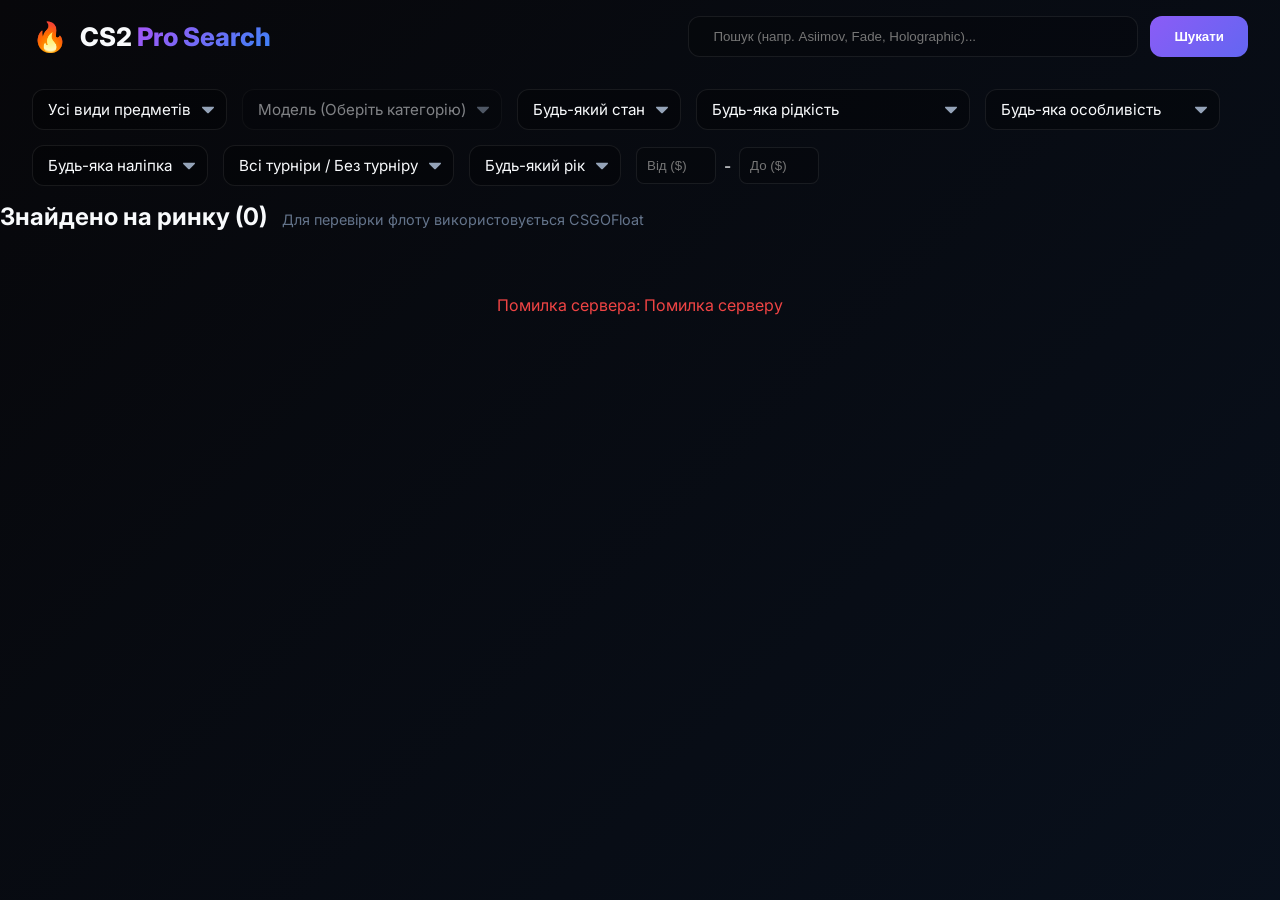
==== index.html @ dfa2dbc3 "Add files via upload" ====
<!DOCTYPE html>
<html lang="uk">
<head>
    <meta charset="UTF-8">
    <meta name="viewport" content="width=device-width, initial-scale=1.0">
    <title>CS2 Advanced Market</title>
    <link href="https://fonts.googleapis.com/css2?family=Outfit:wght@400;600;800&family=Inter:wght@400;500&display=swap" rel="stylesheet">
    <link rel="stylesheet" href="style.css">
    <!-- Зберігаємо стильовий мінімалізм -->
</head>
<body>
    <div class="app-container">
        <!-- Header -->
        <header class="header glass-panel">
            <div class="logo">
                <span class="logo-icon">🔥</span>
                <h1>CS2 <span class="highlight">Pro Search</span></h1>
            </div>
            <div class="search-bar">
                <input type="text" id="searchInput" placeholder="Пошук (напр. Asiimov, Fade, Holographic)...">
                <button id="searchBtn" class="btn-primary">Шукати</button>
            </div>
        </header>

        <!-- Dynamic Select Filters -->
        <nav class="filters-bar glass-panel flex-wrap">
            <select id="categorySelect" class="custom-select">
                <option value="">Усі види предметів</option>
                <option value="rifle">Гвинтівки</option>
                <option value="sniper">Снайперська зброя</option>
                <option value="pistol">Пістолети</option>
                <option value="smg">СМГ</option>
                <option value="shotgun">Дробовики</option>
                <option value="machinegun">Кулемети</option>
                <option value="knife">Ножі</option>
                <option value="gloves">Рукавиці</option>
            </select>

            <select id="weaponSelect" class="custom-select" disabled>
                <option value="">Модель (Оберіть категорію)</option>
            </select>

            <select id="conditionSelect" class="custom-select">
                <option value="">Будь-який стан</option>
                <option value="Factory New">Factory New</option>
                <option value="Minimal Wear">Minimal Wear</option>
                <option value="Field-Tested">Field-Tested</option>
                <option value="Well-Worn">Well-Worn</option>
                <option value="Battle-Scarred">Battle-Scarred</option>
            </select>

            <select id="raritySelect" class="custom-select">
                <option value="">Будь-яка рідкість</option>
                <option value="Consumer Grade">Ширпотреб (Consumer Grade)</option>
                <option value="Industrial Grade">Промислове (Industrial Grade)</option>
                <option value="Mil-Spec Grade">Армійське (Mil-Spec Grade)</option>
                <option value="Restricted">Заборонене (Restricted)</option>
                <option value="Classified">Засекречене (Classified)</option>
                <option value="Covert">Таємне (Covert)</option>
                <option value="Contraband">Контрабанда (Contraband)</option>
            </select>

            <select id="featureSelect" class="custom-select">
                <option value="">Будь-яка особливість</option>
                <option value="StatTrak™">StatTrak™</option>
                <option value="Souvenir">Сувенірна</option>
                <option value="Normal">Звичайна (Без Stat/Souv)</option>
            </select>

            <select id="stickerSelect" class="custom-select">
                <option value="">Будь-яка наліпка</option>
                <option value="Titan">Titan</option>
                <option value="iBUYPOWER">iBUYPOWER</option>
                <option value="Reason Gaming">Reason Gaming</option>
                <option value="Natus Vincere">Natus Vincere</option>
                <option value="Virtus.Pro">Virtus.Pro</option>
                <option value="Crown (Foil)">Crown (Foil)</option>
                <option value="Howling Dawn">Howling Dawn</option>
            </select>

            <select id="tournamentSelect" class="custom-select">
                <option value="">Всі турніри / Без турніру</option>
                <option value="Katowice">Katowice</option>
                <option value="Cologne">Cologne</option>
                <option value="Boston">Boston</option>
                <option value="Stockholm">Stockholm</option>
                <option value="Antwerp">Antwerp</option>
                <option value="Paris">Paris</option>
                <option value="Atlanta">Atlanta</option>
                <option value="Krakow">Krakow</option>
            </select>

            <select id="yearSelect" class="custom-select">
                <option value="">Будь-який рік</option>
                <option value="2014">2014</option>
                <option value="2015">2015</option>
                <option value="2016">2016</option>
                <option value="2017">2017</option>
                <option value="2018">2018</option>
                <option value="2019">2019</option>
                <option value="2020">2020</option>
                <option value="2021">2021</option>
                <option value="2022">2022</option>
                <option value="2023">2023</option>
                <option value="2024">2024</option>
            </select>

            <div class="price-inputs">
                <input type="number" id="minPrice" placeholder="Від ($)">
                <span>-</span>
                <input type="number" id="maxPrice" placeholder="До ($)">
            </div>
        </nav>

        <main class="main-content">
            <section class="items-display">
                <div class="items-header">
                    <h2>Знайдено на ринку (<span id="resultsCount">0</span>) <span style="font-size: 0.9rem; font-weight: normal; color: var(--text-muted); margin-left:10px;">Для перевірки флоту використовується CSGOFloat</span></h2>
                </div>
                
                <div id="itemsGrid" class="items-grid">
                    <!-- Cards will be injected via JS -->
                </div>
                
                <div style="text-align: center; margin-top: 30px;">
                    <button id="loadMoreBtn" class="btn-primary" style="display: none; width: 250px; font-size: 1.1rem; border-radius: 50px;">
                        Завантажити ще 100
                    </button>
                </div>
            </section>
        </main>
    </div>

    <!-- Modal Overlay -->
    <div id="itemModal" class="modal-overlay" style="display: none;">
        <div class="modal-content glass-panel">
            <button class="modal-close" onclick="closeModal()">×</button>
            <div class="modal-body">
                <!-- Ліва частина: 3D iframe або велика картинка -->
                <div class="modal-left" id="modalLeft">
                    <!-- Заповнюється динамічно -->
                </div>
                <!-- Права частина: Інформація -->
                <div class="modal-right">
                    <h2 id="modalTitle" class="modal-title">Назва</h2>
                    <div id="modalType" class="modal-subtitle">Тип</div>
                    <div id="modalPrice" class="modal-price">Ціна</div>
                    
                    <div class="modal-section">
                        <div id="modalLore" class="modal-lore">Опис (Lore)</div>
                    </div>

                    <div class="modal-section" id="modalStickersSection" style="display:none;">
                        <h4>Наліпки на зброї:</h4>
                        <div id="modalStickers" class="modal-stickers-container"></div>
                    </div>

                    <div class="modal-section">
                        <div id="modalActions">
                            <!-- Float та Лінк в Грати -->
                        </div>
                    </div>
                </div>
            </div>
        </div>
    </div>

    <script src="app.js"></script>
</body>
</html>
---- style.css ----
:root {
    --bg-dark: #07070a;
    --bg-gradient: radial-gradient(circle at 15% 50%, rgba(109, 40, 217, 0.15), transparent 40%),
                   radial-gradient(circle at 85% 30%, rgba(37, 99, 235, 0.15), transparent 40%);
    --panel-bg: rgba(255, 255, 255, 0.03);
    --panel-border: rgba(255, 255, 255, 0.08);
    --accent-primary: #8b5cf6;
    --accent-hover: #a78bfa;
    --text-primary: #f8fafc;
    --text-secondary: #94a3b8;
    --text-muted: #64748b;
    --danger: #ef4444;
    --success: #10b981;
    --font-heading: 'Outfit', sans-serif;
    --font-body: 'Inter', sans-serif;
    --transition-fast: 0.2s ease;
    --transition-smooth: 0.3s cubic-bezier(0.4, 0, 0.2, 1);
}

* { margin: 0; padding: 0; box-sizing: border-box; }

@keyframes fadeUpIn {
    from { opacity: 0; transform: translateY(30px); }
    to { opacity: 1; transform: translateY(0); }
}

@keyframes pulseGlow {
    0% { box-shadow: 0 4px 15px rgba(139, 92, 246, 0.3); }
    50% { box-shadow: 0 4px 25px rgba(139, 92, 246, 0.7); }
    100% { box-shadow: 0 4px 15px rgba(139, 92, 246, 0.3); }
}

@keyframes floating {
    0% { transform: translateY(0px); }
    50% { transform: translateY(-5px); }
    100% { transform: translateY(0px); }
}

@keyframes bgShift {
    0% { background-position: 0% 50%; }
    50% { background-position: 100% 50%; }
    100% { background-position: 0% 50%; }
}

body { 
    background-color: var(--bg-dark);
    background-image: linear-gradient(-45deg, #07070a, #110c1c, #091322, #07070a);
    background-size: 400% 400%;
    background-attachment: fixed;
    animation: bgShift 15s ease infinite;
    color: var(--text-primary); 
    font-family: var(--font-body); 
}
.header { display: flex; justify-content: space-between; align-items: center; padding: 16px 32px; border-radius: 20px; }
.logo { display: flex; align-items: center; gap: 12px; }
.logo-icon { font-size: 1.8rem; }
.logo h1 { font-size: 1.6rem; font-weight: 800; }
.highlight { background: linear-gradient(135deg, #a855f7, #3b82f6); -webkit-background-clip: text; -webkit-text-fill-color: transparent; }
.search-bar { display: flex; gap: 12px; }
.search-bar input { background: rgba(0,0,0,0.2); border: 1px solid var(--panel-border); color: white; padding: 12px 24px; border-radius: 12px; width: 450px; }
.btn-primary { background: linear-gradient(135deg, #8b5cf6, #6366f1); color: white; border: none; padding: 12px 24px; border-radius: 12px; font-weight: 600; cursor: pointer; transition: 0.2s; }
.btn-primary:hover { transform: translateY(-2px); box-shadow: 0 4px 12px rgba(139,92,246,0.4); }

.filters-bar { display: flex; gap: 15px; padding: 16px 32px; border-radius: 20px; position: sticky; top: 20px; z-index: 100; flex-wrap: wrap;}
.custom-select {
    background: rgba(0, 0, 0, 0.3); color: var(--text-primary);
    border: 1px solid var(--panel-border); padding: 10px 15px; border-radius: 12px;
    font-family: var(--font-body); font-size: 0.95rem; cursor: pointer; transition: 0.2s;
    outline: none; appearance: none; padding-right: 35px;
    background-image: url("data:image/svg+xml;charset=US-ASCII,%3Csvg%20xmlns%3D%22http%3A%2F%2Fwww.w3.org%2F2000%2Fsvg%22%20width%3D%22292.4%22%20height%3D%22292.4%22%3E%3Cpath%20fill%3D%22%2394a3b8%22%20d%3D%22M287%2069.4a17.6%2017.6%200%200%200-13-5.4H18.4c-5%200-9.3%201.8-12.9%205.4A17.6%2017.6%200%200%200%200%2082.2c0%205%201.8%209.3%205.4%2012.9l128%20127.9c3.6%203.6%207.8%205.4%2012.8%205.4s9.2-1.8%2012.8-5.4L287%2095c3.5-3.5%205.4-7.8%205.4-12.8%200-5-1.9-9.2-5.5-12.8z%22%2F%3E%3C%2Fsvg%3E");
    background-repeat: no-repeat; background-position: right 12px top 50%; background-size: 12px auto;
}
.custom-select:hover:not(:disabled) { border-color: var(--accent-primary); }
.custom-select:disabled { opacity: 0.5; cursor: not-allowed; }
.custom-select option { background: var(--bg-dark); }

.price-inputs { display: flex; align-items: center; gap: 8px; }
.price-inputs input { width: 80px; background: rgba(0,0,0,0.2); border: 1px solid var(--panel-border); color: white; padding: 10px; border-radius: 8px; transition: 0.3s; }
.price-inputs input:focus { border-color: var(--accent-primary); box-shadow: 0 0 12px rgba(139,92,246,0.3); outline: none; }

.items-header { display: flex; justify-content: space-between; margin-bottom: 24px; }
.items-grid { display: grid; grid-template-columns: repeat(auto-fill, minmax(280px, 1fr)); gap: 20px; }

.item-card { 
    border-radius: 20px; padding: 20px; display: flex; flex-direction: column; gap: 14px; 
    transition: 0.4s cubic-bezier(0.175, 0.885, 0.32, 1.275); 
    position: relative; overflow: hidden; 
    animation: fadeUpIn 0.6s ease-out backwards;
}
.item-card:hover { transform: translateY(-8px) scale(1.02); border-color: rgba(139, 92, 246, 0.5); box-shadow: 0 15px 35px rgba(0,0,0,0.6); }
.item-card-bg { position: absolute; top:0; left:0; right:0; height: 130px; background: radial-gradient(circle at center, rgba(139,92,246,0.2), transparent 70%); opacity: 0.5; z-index: 0; }
.item-image-wrapper { position: relative; height: 160px; display: flex; align-items: center; justify-content: center; z-index: 1; }
.item-image { max-width: 85%; max-height: 100%; object-fit: contain; filter: drop-shadow(0 10px 15px rgba(0,0,0,0.4)); transition: 0.3s; }
.item-card:hover .item-image { transform: scale(1.05); }

.item-details { z-index: 1; display: flex; flex-direction: column; gap: 6px; }
.item-type { font-size: 0.8rem; color: var(--text-muted); font-weight: 600; }
.item-name { font-size: 1.05rem; font-weight: 600; line-height: 1.3; }
.item-price { font-size: 1.2rem; font-weight: 800; color: #4ade80; }

.stickers-container { display: flex; gap: 6px; margin-top: 5px; flex-wrap: wrap; }
.sticker-img { width: 35px; height: 35px; object-fit: contain; background: rgba(0,0,0,0.3); border-radius: 8px; padding: 3px; border: 1px solid var(--panel-border); transition: 0.3s cubic-bezier(0.175, 0.885, 0.32, 1.275); }
.sticker-img:hover { transform: translateY(-5px) scale(1.3) rotate(5deg); border-color: rgba(139, 92, 246, 0.6); background: rgba(0,0,0,0.6); box-shadow: 0 5px 15px rgba(0,0,0,0.5); z-index: 10; }

/* Float Feature */
.float-block { margin-top: 10px; font-size: 0.85rem; }
.btn-float { background: rgba(255,255,255,0.05); border: 1px solid var(--panel-border); color: var(--text-primary); padding: 6px 12px; border-radius: 8px; cursor: pointer; transition: 0.2s; width: 100%; }
.btn-float:hover { background: rgba(139, 92, 246, 0.4); border-color: var(--accent-primary); animation: pulseGlow 2s infinite; }
.float-bar-container { height: 6px; background: linear-gradient(90deg, #00FF00 0%, #AAFF00 15%, #FFFF00 38%, #FF8800 45%, #FF0000 100%); border-radius: 3px; position: relative; margin-top: 8px; display: none; }
.float-marker { position: absolute; top: -3px; width: 2px; height: 12px; background: white; box-shadow: 0 0 5px black; z-index: 5; }

/* Modal Styles */
.modal-overlay { position: fixed; top: 0; left: 0; right: 0; bottom: 0; background: rgba(0,0,0,0.8); backdrop-filter: blur(8px); display: flex; align-items: center; justify-content: center; z-index: 9999; animation: fadeIn 0.3s forwards; }
@keyframes fadeIn { from { opacity: 0; } to { opacity: 1; } }
@keyframes zoomIn { from { transform: scale(0.95); opacity: 0; } to { transform: scale(1); opacity: 1; } }

.modal-content { 
    width: 90vw; height: 85vh; max-width: 1400px; 
    border-radius: 20px; position: relative; 
    display: flex; flex-direction: column; overflow: hidden;
    animation: zoomIn 0.3s cubic-bezier(0.175, 0.885, 0.32, 1.2) forwards;
}
.modal-close { position: absolute; top: 20px; right: 25px; background: transparent; border: none; color: white; font-size: 2rem; cursor: pointer; z-index: 100; transition: 0.2s; }
.modal-close:hover { color: var(--accent-primary); transform: scale(1.2); }

.modal-body { display: flex; height: 100%; width: 100%; }
.modal-left { flex: 2; height: 100%; background: rgba(0,0,0,0.4); display: flex; align-items: center; justify-content: center; position: relative; }
.modal-left iframe { width: 100%; height: 100%; border: none; }
.modal-left img.modal-fallback-img { max-width: 80%; max-height: 80%; object-fit: contain; filter: drop-shadow(0 20px 30px rgba(0,0,0,0.6)); }

.modal-right { flex: 1; min-width: 400px; padding: 40px; display: flex; flex-direction: column; overflow-y: auto; background: rgba(15, 23, 42, 0.8); border-left: 1px solid var(--panel-border); }
.modal-title { font-size: 2rem; margin-bottom: 5px; }
.modal-subtitle { color: var(--text-muted); font-size: 1rem; margin-bottom: 20px; }
.modal-price { font-size: 1.8rem; font-weight: bold; color: #4ade80; margin-bottom: 30px; }

.modal-section { margin-bottom: 25px; padding-bottom: 25px; border-bottom: 1px solid rgba(255,255,255,0.05); }
.modal-lore { font-style: italic; color: #cbd5e1; font-size: 0.95rem; line-height: 1.6; }
.modal-stickers-container { display: flex; gap: 10px; margin-top: 10px; flex-wrap: wrap; }
.modal-stickers-container .sticker-img { width: 60px; height: 60px; }

.item-actions { margin-top: auto; padding-top: 12px; border-top: 1px solid var(--panel-border); display: flex; gap: 8px;}
.btn-inspect { flex: 1; text-align: center; padding: 10px; border-radius: 10px; text-decoration: none; font-weight: 600; font-size: 0.9rem; transition: 0.2s; background: rgba(139, 92, 246, 0.1); border: 1px solid rgba(139,92,246,0.3); color: #a78bfa; }
.btn-market { flex: 1; text-align: center; padding: 10px; border-radius: 10px; text-decoration: none; font-weight: 600; font-size: 0.9rem; transition: 0.2s; background: rgba(37, 99, 235, 0.1); border: 1px solid rgba(37,99,235,0.3); color: #60a5fa;}
.btn-inspect:hover, .btn-market:hover { opacity: 0.8; color: white; }

/* Mobile Responsiveness */
@media (max-width: 768px) {
    .header { flex-direction: column; align-items: flex-start; gap: 15px; padding: 15px; border-radius: 15px; }
    .search-bar { width: 100%; flex-direction: column; }
    .search-bar input { width: 100%; }
    .btn-primary { width: 100%; }
    .app-container { padding: 10px; }
    
    .filters-bar { padding: 15px; flex-direction: column; gap: 10px; position: static; }
    .custom-select { width: 100%; }
    .price-inputs { width: 100%; justify-content: space-between; }
    .price-inputs input { width: 45%; }
    
    .items-grid { grid-template-columns: repeat(auto-fill, minmax(140px, 1fr)); gap: 10px; }
    .item-card { padding: 12px; gap: 8px; border-radius: 12px; }
    .item-card-bg { height: 90px; }
    .item-image-wrapper { height: 100px; }
    .item-name { font-size: 0.85rem; }
    .item-price { font-size: 1rem; }
    .item-type { font-size: 0.65rem; }
    .sticker-img { width: 25px; height: 25px; border-radius: 4px; padding: 2px;}
    
    .modal-content { width: 95vw; height: 90vh; }
    .modal-body { flex-direction: column; }
    .modal-left { flex: none; height: 40%; min-height: 250px; }
    .modal-right { flex: 1; min-width: 100%; padding: 20px; }
    .modal-title { font-size: 1.4rem; }
    .modal-price { font-size: 1.3rem; margin-bottom: 20px; }
    .modal-section { margin-bottom: 15px; padding-bottom: 15px; }
    
    .items-header { flex-direction: column; align-items: flex-start; gap: 10px;}
}
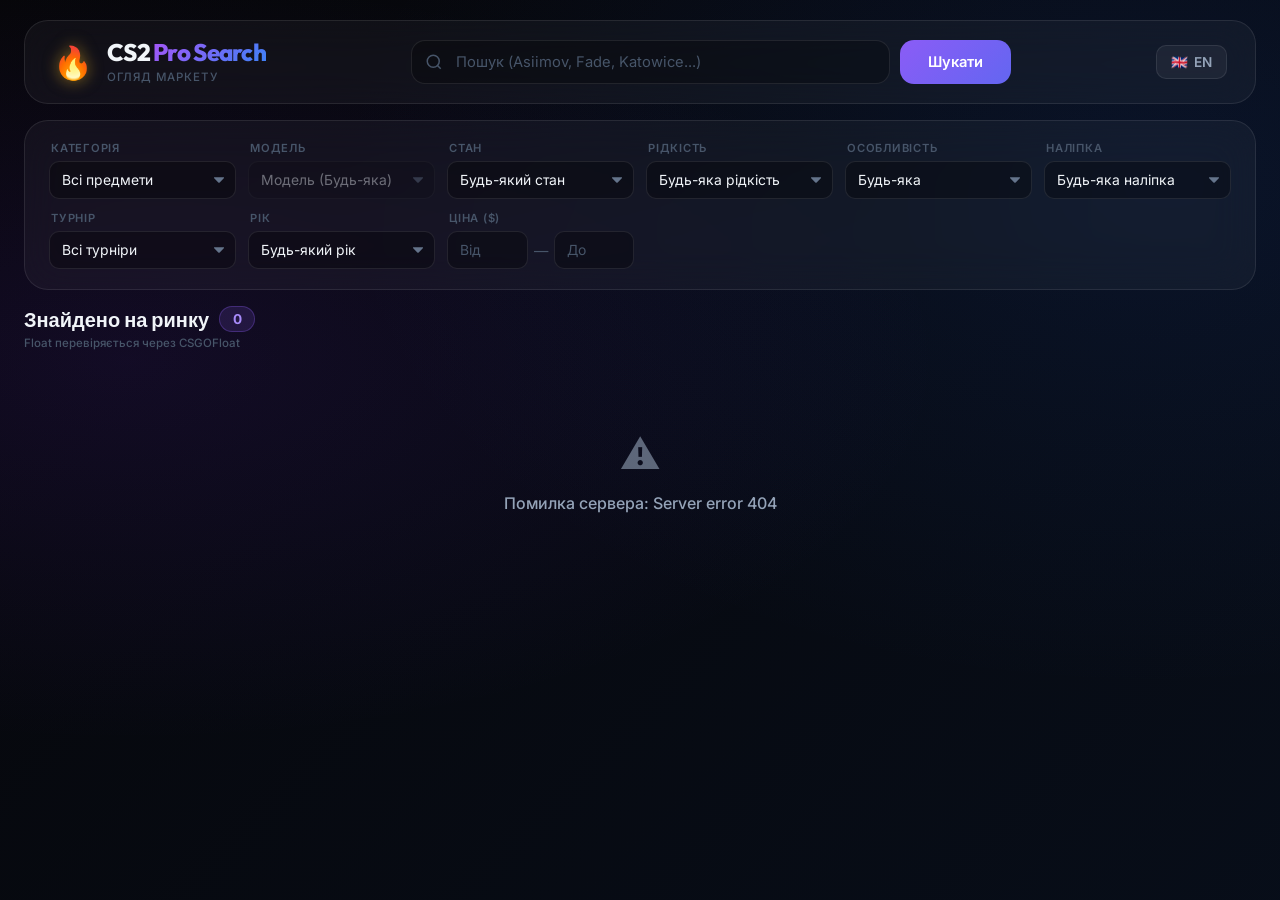
==== commit 0f6cbe1b: "Add files via upload" ====
--- a/index.html
+++ b/index.html
@@ -4,126 +4,178 @@
     <meta charset="UTF-8">
     <meta name="viewport" content="width=device-width, initial-scale=1.0">
     <title>CS2 Advanced Market</title>
-    <link href="https://fonts.googleapis.com/css2?family=Outfit:wght@400;600;800&family=Inter:wght@400;500&display=swap" rel="stylesheet">
+    <meta name="description" content="Professional CS2 Market Search — find skins, stickers, knives by price, float, rarity and tournament.">
+    <link href="https://fonts.googleapis.com/css2?family=Outfit:wght@400;600;700;800&family=Inter:wght@400;500;600&display=swap" rel="stylesheet">
     <link rel="stylesheet" href="style.css">
-    <!-- Зберігаємо стильовий мінімалізм -->
 </head>
 <body>
     <div class="app-container">
+
         <!-- Header -->
         <header class="header glass-panel">
             <div class="logo">
-                <span class="logo-icon">🔥</span>
-                <h1>CS2 <span class="highlight">Pro Search</span></h1>
-            </div>
+                <div class="logo-icon-wrap">🔥</div>
+                <div class="logo-text">
+                    <h1>CS2 <span class="highlight">Pro Search</span></h1>
+                    <span class="logo-sub" data-i18n="logoSub">Marketplace Explorer</span>
+                </div>
+            </div>
+
             <div class="search-bar">
-                <input type="text" id="searchInput" placeholder="Пошук (напр. Asiimov, Fade, Holographic)...">
-                <button id="searchBtn" class="btn-primary">Шукати</button>
+                <div class="search-input-wrap">
+                    <svg class="search-icon" viewBox="0 0 24 24" fill="none" stroke="currentColor" stroke-width="2"><circle cx="11" cy="11" r="8"/><path d="m21 21-4.35-4.35"/></svg>
+                    <input type="text" id="searchInput" data-i18n-placeholder="searchPlaceholder" placeholder="Пошук (Asiimov, Fade, Holographic...)">
+                </div>
+                <button id="searchBtn" class="btn-primary" data-i18n="searchBtn">Шукати</button>
+            </div>
+
+            <div class="header-actions">
+                <button id="langToggle" class="btn-lang" onclick="toggleLanguage()">
+                    <span id="langFlag">🇬🇧</span>
+                    <span id="langLabel">EN</span>
+                </button>
             </div>
         </header>
 
-        <!-- Dynamic Select Filters -->
-        <nav class="filters-bar glass-panel flex-wrap">
-            <select id="categorySelect" class="custom-select">
-                <option value="">Усі види предметів</option>
-                <option value="rifle">Гвинтівки</option>
-                <option value="sniper">Снайперська зброя</option>
-                <option value="pistol">Пістолети</option>
-                <option value="smg">СМГ</option>
-                <option value="shotgun">Дробовики</option>
-                <option value="machinegun">Кулемети</option>
-                <option value="knife">Ножі</option>
-                <option value="gloves">Рукавиці</option>
-            </select>
-
-            <select id="weaponSelect" class="custom-select" disabled>
-                <option value="">Модель (Оберіть категорію)</option>
-            </select>
-
-            <select id="conditionSelect" class="custom-select">
-                <option value="">Будь-який стан</option>
-                <option value="Factory New">Factory New</option>
-                <option value="Minimal Wear">Minimal Wear</option>
-                <option value="Field-Tested">Field-Tested</option>
-                <option value="Well-Worn">Well-Worn</option>
-                <option value="Battle-Scarred">Battle-Scarred</option>
-            </select>
-
-            <select id="raritySelect" class="custom-select">
-                <option value="">Будь-яка рідкість</option>
-                <option value="Consumer Grade">Ширпотреб (Consumer Grade)</option>
-                <option value="Industrial Grade">Промислове (Industrial Grade)</option>
-                <option value="Mil-Spec Grade">Армійське (Mil-Spec Grade)</option>
-                <option value="Restricted">Заборонене (Restricted)</option>
-                <option value="Classified">Засекречене (Classified)</option>
-                <option value="Covert">Таємне (Covert)</option>
-                <option value="Contraband">Контрабанда (Contraband)</option>
-            </select>
-
-            <select id="featureSelect" class="custom-select">
-                <option value="">Будь-яка особливість</option>
-                <option value="StatTrak™">StatTrak™</option>
-                <option value="Souvenir">Сувенірна</option>
-                <option value="Normal">Звичайна (Без Stat/Souv)</option>
-            </select>
-
-            <select id="stickerSelect" class="custom-select">
-                <option value="">Будь-яка наліпка</option>
-                <option value="Titan">Titan</option>
-                <option value="iBUYPOWER">iBUYPOWER</option>
-                <option value="Reason Gaming">Reason Gaming</option>
-                <option value="Natus Vincere">Natus Vincere</option>
-                <option value="Virtus.Pro">Virtus.Pro</option>
-                <option value="Crown (Foil)">Crown (Foil)</option>
-                <option value="Howling Dawn">Howling Dawn</option>
-            </select>
-
-            <select id="tournamentSelect" class="custom-select">
-                <option value="">Всі турніри / Без турніру</option>
-                <option value="Katowice">Katowice</option>
-                <option value="Cologne">Cologne</option>
-                <option value="Boston">Boston</option>
-                <option value="Stockholm">Stockholm</option>
-                <option value="Antwerp">Antwerp</option>
-                <option value="Paris">Paris</option>
-                <option value="Atlanta">Atlanta</option>
-                <option value="Krakow">Krakow</option>
-            </select>
-
-            <select id="yearSelect" class="custom-select">
-                <option value="">Будь-який рік</option>
-                <option value="2014">2014</option>
-                <option value="2015">2015</option>
-                <option value="2016">2016</option>
-                <option value="2017">2017</option>
-                <option value="2018">2018</option>
-                <option value="2019">2019</option>
-                <option value="2020">2020</option>
-                <option value="2021">2021</option>
-                <option value="2022">2022</option>
-                <option value="2023">2023</option>
-                <option value="2024">2024</option>
-            </select>
-
-            <div class="price-inputs">
-                <input type="number" id="minPrice" placeholder="Від ($)">
-                <span>-</span>
-                <input type="number" id="maxPrice" placeholder="До ($)">
+        <!-- Filters -->
+        <nav class="filters-bar glass-panel">
+            <div class="filters-grid">
+
+                <div class="filter-group">
+                    <label class="filter-label" data-i18n="filterCategory">Категорія</label>
+                    <select id="categorySelect" class="custom-select">
+                        <option value="" data-i18n="optAllItems">Всі предмети</option>
+                        <option value="rifle" data-i18n="optRifle">Гвинтівки</option>
+                        <option value="sniper" data-i18n="optSniper">Снайперська</option>
+                        <option value="pistol" data-i18n="optPistol">Пістолети</option>
+                        <option value="smg" data-i18n="optSmg">СМГ</option>
+                        <option value="shotgun" data-i18n="optShotgun">Дробовики</option>
+                        <option value="machinegun" data-i18n="optMachinegun">Кулемети</option>
+                        <option value="knife" data-i18n="optKnife">Ножі</option>
+                        <option value="gloves" data-i18n="optGloves">Рукавиці</option>
+                    </select>
+                </div>
+
+                <div class="filter-group">
+                    <label class="filter-label" data-i18n="filterModel">Модель</label>
+                    <select id="weaponSelect" class="custom-select" disabled>
+                        <option value="" data-i18n="optModelDefault">Модель (Будь-яка)</option>
+                    </select>
+                </div>
+
+                <div class="filter-group">
+                    <label class="filter-label" data-i18n="filterCondition">Стан</label>
+                    <select id="conditionSelect" class="custom-select">
+                        <option value="" data-i18n="optAnyCondition">Будь-який стан</option>
+                        <option value="Factory New">Factory New</option>
+                        <option value="Minimal Wear">Minimal Wear</option>
+                        <option value="Field-Tested">Field-Tested</option>
+                        <option value="Well-Worn">Well-Worn</option>
+                        <option value="Battle-Scarred">Battle-Scarred</option>
+                    </select>
+                </div>
+
+                <div class="filter-group">
+                    <label class="filter-label" data-i18n="filterRarity">Рідкість</label>
+                    <select id="raritySelect" class="custom-select">
+                        <option value="" data-i18n="optAnyRarity">Будь-яка</option>
+                        <option value="Consumer Grade" data-i18n="optConsumer">Ширпотреб</option>
+                        <option value="Industrial Grade" data-i18n="optIndustrial">Промислове</option>
+                        <option value="Mil-Spec Grade" data-i18n="optMilSpec">Армійське</option>
+                        <option value="Restricted" data-i18n="optRestricted">Заборонене</option>
+                        <option value="Classified" data-i18n="optClassified">Засекречене</option>
+                        <option value="Covert" data-i18n="optCovert">Таємне</option>
+                        <option value="Contraband" data-i18n="optContraband">Контрабанда</option>
+                    </select>
+                </div>
+
+                <div class="filter-group">
+                    <label class="filter-label" data-i18n="filterFeature">Особливість</label>
+                    <select id="featureSelect" class="custom-select">
+                        <option value="" data-i18n="optAnyFeature">Будь-яка</option>
+                        <option value="StatTrak™">StatTrak™</option>
+                        <option value="Souvenir" data-i18n="optSouvenir">Сувенірна</option>
+                        <option value="Normal" data-i18n="optNormal">Звичайна</option>
+                    </select>
+                </div>
+
+                <div class="filter-group">
+                    <label class="filter-label" data-i18n="filterSticker">Наліпка</label>
+                    <select id="stickerSelect" class="custom-select">
+                        <option value="" data-i18n="optAnySticker">Будь-яка</option>
+                        <option value="Titan">Titan</option>
+                        <option value="iBUYPOWER">iBUYPOWER</option>
+                        <option value="Reason Gaming">Reason Gaming</option>
+                        <option value="Natus Vincere">Natus Vincere</option>
+                        <option value="Virtus.Pro">Virtus.Pro</option>
+                        <option value="Crown (Foil)">Crown (Foil)</option>
+                        <option value="Howling Dawn">Howling Dawn</option>
+                    </select>
+                </div>
+
+                <div class="filter-group">
+                    <label class="filter-label" data-i18n="filterTournament">Турнір</label>
+                    <select id="tournamentSelect" class="custom-select">
+                        <option value="" data-i18n="optAnyTournament">Всі турніри</option>
+                        <option value="Katowice">Katowice</option>
+                        <option value="Cologne">Cologne</option>
+                        <option value="Boston">Boston</option>
+                        <option value="Stockholm">Stockholm</option>
+                        <option value="Antwerp">Antwerp</option>
+                        <option value="Paris">Paris</option>
+                        <option value="Atlanta">Atlanta</option>
+                        <option value="Krakow">Krakow</option>
+                    </select>
+                </div>
+
+                <div class="filter-group">
+                    <label class="filter-label" data-i18n="filterYear">Рік</label>
+                    <select id="yearSelect" class="custom-select">
+                        <option value="" data-i18n="optAnyYear">Будь-який</option>
+                        <option value="2014">2014</option>
+                        <option value="2015">2015</option>
+                        <option value="2016">2016</option>
+                        <option value="2017">2017</option>
+                        <option value="2018">2018</option>
+                        <option value="2019">2019</option>
+                        <option value="2020">2020</option>
+                        <option value="2021">2021</option>
+                        <option value="2022">2022</option>
+                        <option value="2023">2023</option>
+                        <option value="2024">2024</option>
+                    </select>
+                </div>
+
+                <div class="filter-group filter-group--price">
+                    <label class="filter-label" data-i18n="filterPrice">Ціна ($)</label>
+                    <div class="price-inputs">
+                        <input type="number" id="minPrice" data-i18n-placeholder="priceFrom" placeholder="Від">
+                        <span class="price-sep">—</span>
+                        <input type="number" id="maxPrice" data-i18n-placeholder="priceTo" placeholder="До">
+                    </div>
+                </div>
+
             </div>
         </nav>
 
+        <!-- Main Content -->
         <main class="main-content">
             <section class="items-display">
                 <div class="items-header">
-                    <h2>Знайдено на ринку (<span id="resultsCount">0</span>) <span style="font-size: 0.9rem; font-weight: normal; color: var(--text-muted); margin-left:10px;">Для перевірки флоту використовується CSGOFloat</span></h2>
-                </div>
-                
-                <div id="itemsGrid" class="items-grid">
-                    <!-- Cards will be injected via JS -->
-                </div>
-                
-                <div style="text-align: center; margin-top: 30px;">
-                    <button id="loadMoreBtn" class="btn-primary" style="display: none; width: 250px; font-size: 1.1rem; border-radius: 50px;">
+                    <div class="items-header-left">
+                        <h2>
+                            <span data-i18n="foundOnMarket">Знайдено на ринку</span>
+                            <span class="results-badge" id="resultsCount">0</span>
+                        </h2>
+                        <span class="float-credit" data-i18n="floatCredit">Float перевіряється через CSGOFloat</span>
+                    </div>
+                </div>
+
+                <div id="itemsGrid" class="items-grid"></div>
+
+                <div class="load-more-wrap">
+                    <button id="loadMoreBtn" class="btn-load-more" style="display: none;" data-i18n="loadMore">
+                        <svg viewBox="0 0 24 24" fill="none" stroke="currentColor" stroke-width="2" width="18" height="18"><path d="M12 5v14M5 12l7 7 7-7"/></svg>
                         Завантажити ще 100
                     </button>
                 </div>
@@ -132,33 +184,34 @@
     </div>
 
     <!-- Modal Overlay -->
-    <div id="itemModal" class="modal-overlay" style="display: none;">
+    <div id="itemModal" class="modal-overlay" style="display: none;" onclick="handleModalOverlayClick(event)">
         <div class="modal-content glass-panel">
-            <button class="modal-close" onclick="closeModal()">×</button>
+            <button class="modal-close" onclick="closeModal()" title="Close">
+                <svg viewBox="0 0 24 24" fill="none" stroke="currentColor" stroke-width="2.5" width="20" height="20"><path d="M18 6 6 18M6 6l12 12"/></svg>
+            </button>
             <div class="modal-body">
-                <!-- Ліва частина: 3D iframe або велика картинка -->
-                <div class="modal-left" id="modalLeft">
-                    <!-- Заповнюється динамічно -->
-                </div>
-                <!-- Права частина: Інформація -->
+                <div class="modal-left" id="modalLeft"></div>
                 <div class="modal-right">
-                    <h2 id="modalTitle" class="modal-title">Назва</h2>
-                    <div id="modalType" class="modal-subtitle">Тип</div>
-                    <div id="modalPrice" class="modal-price">Ціна</div>
-                    
-                    <div class="modal-section">
-                        <div id="modalLore" class="modal-lore">Опис (Lore)</div>
+                    <div class="modal-info-top">
+                        <div id="modalType" class="modal-subtitle"></div>
+                        <h2 id="modalTitle" class="modal-title"></h2>
+                        <div class="modal-price-row">
+                            <div id="modalPrice" class="modal-price"></div>
+                        </div>
+                    </div>
+
+                    <div class="modal-section" id="modalLoreSection">
+                        <div class="modal-section-label" data-i18n="modalDescription">Опис</div>
+                        <div id="modalLore" class="modal-lore"></div>
                     </div>
 
                     <div class="modal-section" id="modalStickersSection" style="display:none;">
-                        <h4>Наліпки на зброї:</h4>
+                        <div class="modal-section-label" data-i18n="modalStickers">Наліпки на зброї</div>
                         <div id="modalStickers" class="modal-stickers-container"></div>
                     </div>
 
-                    <div class="modal-section">
-                        <div id="modalActions">
-                            <!-- Float та Лінк в Грати -->
-                        </div>
+                    <div class="modal-section modal-section--actions" id="modalActionsSection">
+                        <div id="modalActions"></div>
                     </div>
                 </div>
             </div>
--- a/style.css
+++ b/style.css
@@ -1,177 +1,835 @@
 :root {
-    --bg-dark: #07070a;
-    --bg-gradient: radial-gradient(circle at 15% 50%, rgba(109, 40, 217, 0.15), transparent 40%),
-                   radial-gradient(circle at 85% 30%, rgba(37, 99, 235, 0.15), transparent 40%);
-    --panel-bg: rgba(255, 255, 255, 0.03);
-    --panel-border: rgba(255, 255, 255, 0.08);
+    --bg-dark: #060609;
+    --panel-bg: rgba(255, 255, 255, 0.04);
+    --panel-border: rgba(255, 255, 255, 0.09);
+    --panel-border-hover: rgba(139, 92, 246, 0.45);
     --accent-primary: #8b5cf6;
+    --accent-secondary: #6366f1;
+    --accent-gradient: linear-gradient(135deg, #8b5cf6, #6366f1);
     --accent-hover: #a78bfa;
-    --text-primary: #f8fafc;
+    --text-primary: #f1f5f9;
     --text-secondary: #94a3b8;
-    --text-muted: #64748b;
+    --text-muted: #475569;
     --danger: #ef4444;
-    --success: #10b981;
+    --success: #22c55e;
+    --gold: #f59e0b;
     --font-heading: 'Outfit', sans-serif;
     --font-body: 'Inter', sans-serif;
-    --transition-fast: 0.2s ease;
-    --transition-smooth: 0.3s cubic-bezier(0.4, 0, 0.2, 1);
-}
-
-* { margin: 0; padding: 0; box-sizing: border-box; }
+    --radius-sm: 10px;
+    --radius-md: 14px;
+    --radius-lg: 20px;
+    --radius-xl: 24px;
+    --shadow-accent: 0 0 30px rgba(139, 92, 246, 0.25);
+    --transition: 0.25s cubic-bezier(0.4, 0, 0.2, 1);
+}
+
+*, *::before, *::after { margin: 0; padding: 0; box-sizing: border-box; }
+
+html { scroll-behavior: smooth; }
 
 @keyframes fadeUpIn {
-    from { opacity: 0; transform: translateY(30px); }
-    to { opacity: 1; transform: translateY(0); }
-}
-
+    from { opacity: 0; transform: translateY(24px) scale(0.98); }
+    to   { opacity: 1; transform: translateY(0) scale(1); }
+}
 @keyframes pulseGlow {
-    0% { box-shadow: 0 4px 15px rgba(139, 92, 246, 0.3); }
-    50% { box-shadow: 0 4px 25px rgba(139, 92, 246, 0.7); }
-    100% { box-shadow: 0 4px 15px rgba(139, 92, 246, 0.3); }
-}
-
-@keyframes floating {
-    0% { transform: translateY(0px); }
-    50% { transform: translateY(-5px); }
-    100% { transform: translateY(0px); }
-}
-
+    0%, 100% { box-shadow: 0 4px 15px rgba(139,92,246,0.3); }
+    50%       { box-shadow: 0 4px 28px rgba(139,92,246,0.65); }
+}
 @keyframes bgShift {
-    0% { background-position: 0% 50%; }
-    50% { background-position: 100% 50%; }
+    0%   { background-position: 0% 50%; }
+    50%  { background-position: 100% 50%; }
     100% { background-position: 0% 50%; }
 }
-
-body { 
+@keyframes fadeIn    { from { opacity: 0; } to { opacity: 1; } }
+@keyframes zoomIn    { from { transform: scale(0.94); opacity: 0; } to { transform: scale(1); opacity: 1; } }
+@keyframes shimmer   { 0% { background-position: -200% 0; } 100% { background-position: 200% 0; } }
+@keyframes spin      { to { transform: rotate(360deg); } }
+
+body {
     background-color: var(--bg-dark);
-    background-image: linear-gradient(-45deg, #07070a, #110c1c, #091322, #07070a);
-    background-size: 400% 400%;
+    background-image:
+        radial-gradient(ellipse at 10% 40%, rgba(109, 40, 217, 0.12) 0%, transparent 50%),
+        radial-gradient(ellipse at 90% 20%, rgba(37, 99, 235, 0.10) 0%, transparent 50%),
+        linear-gradient(-45deg, #060609, #0e0918, #08101e, #060609);
+    background-size: 100% 100%, 100% 100%, 400% 400%;
     background-attachment: fixed;
-    animation: bgShift 15s ease infinite;
-    color: var(--text-primary); 
-    font-family: var(--font-body); 
-}
-.header { display: flex; justify-content: space-between; align-items: center; padding: 16px 32px; border-radius: 20px; }
-.logo { display: flex; align-items: center; gap: 12px; }
-.logo-icon { font-size: 1.8rem; }
-.logo h1 { font-size: 1.6rem; font-weight: 800; }
-.highlight { background: linear-gradient(135deg, #a855f7, #3b82f6); -webkit-background-clip: text; -webkit-text-fill-color: transparent; }
-.search-bar { display: flex; gap: 12px; }
-.search-bar input { background: rgba(0,0,0,0.2); border: 1px solid var(--panel-border); color: white; padding: 12px 24px; border-radius: 12px; width: 450px; }
-.btn-primary { background: linear-gradient(135deg, #8b5cf6, #6366f1); color: white; border: none; padding: 12px 24px; border-radius: 12px; font-weight: 600; cursor: pointer; transition: 0.2s; }
-.btn-primary:hover { transform: translateY(-2px); box-shadow: 0 4px 12px rgba(139,92,246,0.4); }
-
-.filters-bar { display: flex; gap: 15px; padding: 16px 32px; border-radius: 20px; position: sticky; top: 20px; z-index: 100; flex-wrap: wrap;}
+    animation: bgShift 20s ease infinite;
+    color: var(--text-primary);
+    font-family: var(--font-body);
+    min-height: 100vh;
+    overflow-x: hidden;
+}
+
+/* ─── Glass Panel ──────────────────────────────────────────────── */
+.glass-panel {
+    background: var(--panel-bg);
+    border: 1px solid var(--panel-border);
+    backdrop-filter: blur(20px);
+    -webkit-backdrop-filter: blur(20px);
+}
+
+/* ─── App Container ─────────────────────────────────────────────── */
+.app-container {
+    max-width: 1700px;
+    margin: 0 auto;
+    padding: 20px 24px;
+    display: flex;
+    flex-direction: column;
+    gap: 16px;
+}
+
+/* ─── Header ────────────────────────────────────────────────────── */
+.header {
+    display: grid;
+    grid-template-columns: auto 1fr auto;
+    align-items: center;
+    gap: 20px;
+    padding: 18px 28px;
+    border-radius: var(--radius-xl);
+}
+
+.logo {
+    display: flex;
+    align-items: center;
+    gap: 14px;
+    flex-shrink: 0;
+}
+
+.logo-icon-wrap {
+    font-size: 2rem;
+    filter: drop-shadow(0 0 8px rgba(251, 191, 36, 0.5));
+}
+
+.logo-text h1 {
+    font-family: var(--font-heading);
+    font-size: 1.5rem;
+    font-weight: 800;
+    line-height: 1.1;
+    letter-spacing: -0.03em;
+}
+
+.logo-text .logo-sub {
+    font-size: 0.72rem;
+    color: var(--text-muted);
+    font-weight: 500;
+    letter-spacing: 0.08em;
+    text-transform: uppercase;
+}
+
+.highlight {
+    background: linear-gradient(135deg, #a855f7, #3b82f6);
+    -webkit-background-clip: text;
+    -webkit-text-fill-color: transparent;
+    background-clip: text;
+}
+
+/* ─── Search Bar ─────────────────────────────────────────────────── */
+.search-bar {
+    display: flex;
+    gap: 10px;
+    max-width: 600px;
+    width: 100%;
+    justify-self: center;
+}
+
+.search-input-wrap {
+    position: relative;
+    flex: 1;
+}
+
+.search-icon {
+    position: absolute;
+    left: 14px;
+    top: 50%;
+    transform: translateY(-50%);
+    width: 18px;
+    height: 18px;
+    color: var(--text-muted);
+    pointer-events: none;
+}
+
+.search-bar input {
+    width: 100%;
+    background: rgba(0, 0, 0, 0.25);
+    border: 1px solid var(--panel-border);
+    color: var(--text-primary);
+    padding: 12px 16px 12px 44px;
+    border-radius: var(--radius-md);
+    font-family: var(--font-body);
+    font-size: 0.92rem;
+    transition: var(--transition);
+    outline: none;
+}
+
+.search-bar input:focus {
+    border-color: var(--accent-primary);
+    background: rgba(139, 92, 246, 0.05);
+    box-shadow: 0 0 0 3px rgba(139, 92, 246, 0.12);
+}
+
+.search-bar input::placeholder { color: var(--text-muted); }
+
+/* ─── Buttons ────────────────────────────────────────────────────── */
+.btn-primary {
+    background: var(--accent-gradient);
+    color: white;
+    border: none;
+    padding: 12px 28px;
+    border-radius: var(--radius-md);
+    font-family: var(--font-body);
+    font-weight: 600;
+    font-size: 0.92rem;
+    cursor: pointer;
+    transition: var(--transition);
+    white-space: nowrap;
+    flex-shrink: 0;
+    position: relative;
+    overflow: hidden;
+}
+
+.btn-primary::after {
+    content: '';
+    position: absolute;
+    inset: 0;
+    background: rgba(255,255,255,0);
+    transition: var(--transition);
+}
+
+.btn-primary:hover {
+    transform: translateY(-2px);
+    box-shadow: 0 6px 20px rgba(139, 92, 246, 0.45);
+}
+
+.btn-primary:hover::after { background: rgba(255,255,255,0.06); }
+.btn-primary:active { transform: translateY(0); }
+
+/* ─── Language Toggle ────────────────────────────────────────────── */
+.header-actions { display: flex; align-items: center; gap: 10px; }
+
+.btn-lang {
+    display: flex;
+    align-items: center;
+    gap: 6px;
+    background: rgba(255,255,255,0.05);
+    border: 1px solid var(--panel-border);
+    color: var(--text-secondary);
+    padding: 8px 14px;
+    border-radius: var(--radius-sm);
+    font-family: var(--font-body);
+    font-size: 0.85rem;
+    font-weight: 600;
+    cursor: pointer;
+    transition: var(--transition);
+    white-space: nowrap;
+}
+
+.btn-lang:hover {
+    background: rgba(139, 92, 246, 0.12);
+    border-color: var(--accent-primary);
+    color: var(--accent-hover);
+}
+
+/* ─── Filters Bar ─────────────────────────────────────────────────── */
+.filters-bar {
+    border-radius: var(--radius-xl);
+    padding: 20px 24px;
+    position: sticky;
+    top: 16px;
+    z-index: 100;
+}
+
+.filters-grid {
+    display: grid;
+    grid-template-columns: repeat(auto-fill, minmax(160px, 1fr));
+    gap: 12px;
+    align-items: end;
+}
+
+.filter-group {
+    display: flex;
+    flex-direction: column;
+    gap: 6px;
+}
+
+.filter-group--price { min-width: 180px; }
+
+.filter-label {
+    font-size: 0.7rem;
+    font-weight: 600;
+    color: var(--text-muted);
+    text-transform: uppercase;
+    letter-spacing: 0.07em;
+    padding-left: 2px;
+}
+
+/* ─── Custom Select ──────────────────────────────────────────────── */
 .custom-select {
-    background: rgba(0, 0, 0, 0.3); color: var(--text-primary);
-    border: 1px solid var(--panel-border); padding: 10px 15px; border-radius: 12px;
-    font-family: var(--font-body); font-size: 0.95rem; cursor: pointer; transition: 0.2s;
-    outline: none; appearance: none; padding-right: 35px;
-    background-image: url("data:image/svg+xml;charset=US-ASCII,%3Csvg%20xmlns%3D%22http%3A%2F%2Fwww.w3.org%2F2000%2Fsvg%22%20width%3D%22292.4%22%20height%3D%22292.4%22%3E%3Cpath%20fill%3D%22%2394a3b8%22%20d%3D%22M287%2069.4a17.6%2017.6%200%200%200-13-5.4H18.4c-5%200-9.3%201.8-12.9%205.4A17.6%2017.6%200%200%200%200%2082.2c0%205%201.8%209.3%205.4%2012.9l128%20127.9c3.6%203.6%207.8%205.4%2012.8%205.4s9.2-1.8%2012.8-5.4L287%2095c3.5-3.5%205.4-7.8%205.4-12.8%200-5-1.9-9.2-5.5-12.8z%22%2F%3E%3C%2Fsvg%3E");
-    background-repeat: no-repeat; background-position: right 12px top 50%; background-size: 12px auto;
-}
-.custom-select:hover:not(:disabled) { border-color: var(--accent-primary); }
-.custom-select:disabled { opacity: 0.5; cursor: not-allowed; }
-.custom-select option { background: var(--bg-dark); }
-
-.price-inputs { display: flex; align-items: center; gap: 8px; }
-.price-inputs input { width: 80px; background: rgba(0,0,0,0.2); border: 1px solid var(--panel-border); color: white; padding: 10px; border-radius: 8px; transition: 0.3s; }
-.price-inputs input:focus { border-color: var(--accent-primary); box-shadow: 0 0 12px rgba(139,92,246,0.3); outline: none; }
-
-.items-header { display: flex; justify-content: space-between; margin-bottom: 24px; }
-.items-grid { display: grid; grid-template-columns: repeat(auto-fill, minmax(280px, 1fr)); gap: 20px; }
-
-.item-card { 
-    border-radius: 20px; padding: 20px; display: flex; flex-direction: column; gap: 14px; 
-    transition: 0.4s cubic-bezier(0.175, 0.885, 0.32, 1.275); 
-    position: relative; overflow: hidden; 
-    animation: fadeUpIn 0.6s ease-out backwards;
-}
-.item-card:hover { transform: translateY(-8px) scale(1.02); border-color: rgba(139, 92, 246, 0.5); box-shadow: 0 15px 35px rgba(0,0,0,0.6); }
-.item-card-bg { position: absolute; top:0; left:0; right:0; height: 130px; background: radial-gradient(circle at center, rgba(139,92,246,0.2), transparent 70%); opacity: 0.5; z-index: 0; }
-.item-image-wrapper { position: relative; height: 160px; display: flex; align-items: center; justify-content: center; z-index: 1; }
-.item-image { max-width: 85%; max-height: 100%; object-fit: contain; filter: drop-shadow(0 10px 15px rgba(0,0,0,0.4)); transition: 0.3s; }
-.item-card:hover .item-image { transform: scale(1.05); }
-
-.item-details { z-index: 1; display: flex; flex-direction: column; gap: 6px; }
-.item-type { font-size: 0.8rem; color: var(--text-muted); font-weight: 600; }
-.item-name { font-size: 1.05rem; font-weight: 600; line-height: 1.3; }
-.item-price { font-size: 1.2rem; font-weight: 800; color: #4ade80; }
-
-.stickers-container { display: flex; gap: 6px; margin-top: 5px; flex-wrap: wrap; }
-.sticker-img { width: 35px; height: 35px; object-fit: contain; background: rgba(0,0,0,0.3); border-radius: 8px; padding: 3px; border: 1px solid var(--panel-border); transition: 0.3s cubic-bezier(0.175, 0.885, 0.32, 1.275); }
-.sticker-img:hover { transform: translateY(-5px) scale(1.3) rotate(5deg); border-color: rgba(139, 92, 246, 0.6); background: rgba(0,0,0,0.6); box-shadow: 0 5px 15px rgba(0,0,0,0.5); z-index: 10; }
-
-/* Float Feature */
-.float-block { margin-top: 10px; font-size: 0.85rem; }
-.btn-float { background: rgba(255,255,255,0.05); border: 1px solid var(--panel-border); color: var(--text-primary); padding: 6px 12px; border-radius: 8px; cursor: pointer; transition: 0.2s; width: 100%; }
-.btn-float:hover { background: rgba(139, 92, 246, 0.4); border-color: var(--accent-primary); animation: pulseGlow 2s infinite; }
-.float-bar-container { height: 6px; background: linear-gradient(90deg, #00FF00 0%, #AAFF00 15%, #FFFF00 38%, #FF8800 45%, #FF0000 100%); border-radius: 3px; position: relative; margin-top: 8px; display: none; }
-.float-marker { position: absolute; top: -3px; width: 2px; height: 12px; background: white; box-shadow: 0 0 5px black; z-index: 5; }
-
-/* Modal Styles */
-.modal-overlay { position: fixed; top: 0; left: 0; right: 0; bottom: 0; background: rgba(0,0,0,0.8); backdrop-filter: blur(8px); display: flex; align-items: center; justify-content: center; z-index: 9999; animation: fadeIn 0.3s forwards; }
-@keyframes fadeIn { from { opacity: 0; } to { opacity: 1; } }
-@keyframes zoomIn { from { transform: scale(0.95); opacity: 0; } to { transform: scale(1); opacity: 1; } }
-
-.modal-content { 
-    width: 90vw; height: 85vh; max-width: 1400px; 
-    border-radius: 20px; position: relative; 
-    display: flex; flex-direction: column; overflow: hidden;
+    background: rgba(0, 0, 0, 0.3);
+    color: var(--text-primary);
+    border: 1px solid var(--panel-border);
+    padding: 10px 34px 10px 12px;
+    border-radius: var(--radius-sm);
+    font-family: var(--font-body);
+    font-size: 0.87rem;
+    cursor: pointer;
+    transition: var(--transition);
+    outline: none;
+    appearance: none;
+    -webkit-appearance: none;
+    background-image: url("data:image/svg+xml;charset=US-ASCII,%3Csvg%20xmlns%3D%22http%3A%2F%2Fwww.w3.org%2F2000%2Fsvg%22%20width%3D%22292.4%22%20height%3D%22292.4%22%3E%3Cpath%20fill%3D%22%2364748b%22%20d%3D%22M287%2069.4a17.6%2017.6%200%200%200-13-5.4H18.4c-5%200-9.3%201.8-12.9%205.4A17.6%2017.6%200%200%200%200%2082.2c0%205%201.8%209.3%205.4%2012.9l128%20127.9c3.6%203.6%207.8%205.4%2012.8%205.4s9.2-1.8%2012.8-5.4L287%2095c3.5-3.5%205.4-7.8%205.4-12.8%200-5-1.9-9.2-5.5-12.8z%22%2F%3E%3C%2Fsvg%3E");
+    background-repeat: no-repeat;
+    background-position: right 11px center;
+    background-size: 10px auto;
+    width: 100%;
+}
+
+.custom-select:hover:not(:disabled) {
+    border-color: var(--accent-primary);
+    background-color: rgba(139, 92, 246, 0.07);
+}
+
+.custom-select:focus {
+    border-color: var(--accent-primary);
+    box-shadow: 0 0 0 3px rgba(139, 92, 246, 0.12);
+}
+
+.custom-select:disabled { opacity: 0.4; cursor: not-allowed; }
+.custom-select option { background: #0f0f1a; color: var(--text-primary); }
+
+/* ─── Price Inputs ────────────────────────────────────────────────── */
+.price-inputs {
+    display: flex;
+    align-items: center;
+    gap: 6px;
+}
+
+.price-inputs input {
+    flex: 1;
+    min-width: 0;
+    background: rgba(0, 0, 0, 0.3);
+    border: 1px solid var(--panel-border);
+    color: var(--text-primary);
+    padding: 10px 12px;
+    border-radius: var(--radius-sm);
+    font-family: var(--font-body);
+    font-size: 0.87rem;
+    transition: var(--transition);
+    outline: none;
+}
+
+.price-inputs input:focus {
+    border-color: var(--accent-primary);
+    box-shadow: 0 0 0 3px rgba(139, 92, 246, 0.12);
+}
+
+.price-inputs input::placeholder { color: var(--text-muted); }
+
+.price-sep { color: var(--text-muted); font-size: 0.9rem; flex-shrink: 0; }
+
+/* ─── Items Header ───────────────────────────────────────────────── */
+.items-header {
+    display: flex;
+    align-items: center;
+    justify-content: space-between;
+    margin-bottom: 20px;
+    flex-wrap: wrap;
+    gap: 10px;
+}
+
+.items-header-left { display: flex; flex-direction: column; gap: 4px; }
+
+.items-header h2 {
+    font-family: var(--font-heading);
+    font-size: 1.25rem;
+    font-weight: 700;
+    display: flex;
+    align-items: center;
+    gap: 10px;
+}
+
+.results-badge {
+    display: inline-flex;
+    align-items: center;
+    justify-content: center;
+    min-width: 36px;
+    height: 26px;
+    padding: 0 10px;
+    background: rgba(139, 92, 246, 0.15);
+    border: 1px solid rgba(139, 92, 246, 0.3);
+    border-radius: 50px;
+    font-size: 0.85rem;
+    font-weight: 700;
+    color: var(--accent-hover);
+    font-family: var(--font-body);
+}
+
+.float-credit {
+    font-size: 0.72rem;
+    color: var(--text-muted);
+    font-weight: 500;
+}
+
+/* ─── Items Grid ─────────────────────────────────────────────────── */
+.items-grid {
+    display: grid;
+    grid-template-columns: repeat(auto-fill, minmax(240px, 1fr));
+    gap: 16px;
+}
+
+/* ─── Item Card ──────────────────────────────────────────────────── */
+.item-card {
+    border-radius: var(--radius-lg);
+    padding: 18px;
+    display: flex;
+    flex-direction: column;
+    gap: 12px;
+    transition: transform 0.35s cubic-bezier(0.175, 0.885, 0.32, 1.275),
+                border-color 0.25s ease,
+                box-shadow 0.35s ease;
+    position: relative;
+    overflow: hidden;
+    cursor: pointer;
+    animation: fadeUpIn 0.5s ease-out backwards;
+}
+
+.item-card::before {
+    content: '';
+    position: absolute;
+    inset: 0;
+    background: linear-gradient(135deg, rgba(139,92,246,0.04), transparent 60%);
+    border-radius: inherit;
+    opacity: 0;
+    transition: opacity var(--transition);
+}
+
+.item-card:hover {
+    transform: translateY(-7px) scale(1.015);
+    border-color: rgba(139, 92, 246, 0.45);
+    box-shadow: 0 16px 40px rgba(0, 0, 0, 0.5), 0 0 0 1px rgba(139,92,246,0.15);
+}
+
+.item-card:hover::before { opacity: 1; }
+
+.item-card-bg {
+    position: absolute;
+    top: 0; left: 0; right: 0;
+    height: 110px;
+    background: radial-gradient(circle at 60% 0%, rgba(139,92,246,0.18), transparent 70%);
+    opacity: 0.6;
+    z-index: 0;
+    pointer-events: none;
+    transition: opacity var(--transition);
+}
+
+.item-card:hover .item-card-bg { opacity: 1; }
+
+.item-image-wrapper {
+    position: relative;
+    height: 148px;
+    display: flex;
+    align-items: center;
+    justify-content: center;
+    z-index: 1;
+}
+
+.item-image {
+    max-width: 88%;
+    max-height: 100%;
+    object-fit: contain;
+    filter: drop-shadow(0 8px 18px rgba(0, 0, 0, 0.5));
+    transition: transform 0.35s cubic-bezier(0.175, 0.885, 0.32, 1.275);
+}
+
+.item-card:hover .item-image { transform: scale(1.08) translateY(-3px); }
+
+.item-details {
+    z-index: 1;
+    display: flex;
+    flex-direction: column;
+    gap: 5px;
+}
+
+.item-meta {
+    display: flex;
+    justify-content: space-between;
+    align-items: center;
+}
+
+.item-type   { font-size: 0.72rem; color: var(--text-muted); font-weight: 600; text-transform: uppercase; letter-spacing: 0.05em; }
+.item-stock  { font-size: 0.7rem; color: var(--text-muted); }
+.item-name   { font-size: 0.95rem; font-weight: 700; line-height: 1.35; font-family: var(--font-heading); }
+.item-price  { font-size: 1.15rem; font-weight: 800; color: var(--success); letter-spacing: -0.02em; }
+
+.stickers-container { display: flex; gap: 5px; margin-top: 4px; flex-wrap: wrap; }
+
+.sticker-img {
+    width: 32px; height: 32px;
+    object-fit: contain;
+    background: rgba(0,0,0,0.35);
+    border-radius: 7px;
+    padding: 3px;
+    border: 1px solid var(--panel-border);
+    transition: transform 0.3s cubic-bezier(0.175, 0.885, 0.32, 1.275), border-color var(--transition);
+}
+
+.sticker-img:hover {
+    transform: translateY(-5px) scale(1.35) rotate(4deg);
+    border-color: rgba(139, 92, 246, 0.6);
+    background: rgba(0,0,0,0.6);
+    box-shadow: 0 5px 16px rgba(0,0,0,0.5);
+    z-index: 10;
+    position: relative;
+}
+
+/* ─── Card "Click to inspect" hint ──────────────────────────────── */
+.card-cta {
+    margin-top: auto;
+    padding-top: 10px;
+    font-size: 0.75rem;
+    color: var(--accent-primary);
+    font-weight: 600;
+    text-align: center;
+    opacity: 0;
+    transform: translateY(4px);
+    transition: opacity var(--transition), transform var(--transition);
+    letter-spacing: 0.03em;
+}
+
+.item-card:hover .card-cta { opacity: 1; transform: translateY(0); }
+
+/* ─── Float Feature ──────────────────────────────────────────────── */
+.float-block { font-size: 0.82rem; }
+
+.btn-float {
+    background: rgba(255,255,255,0.05);
+    border: 1px solid var(--panel-border);
+    color: var(--text-primary);
+    padding: 8px 14px;
+    border-radius: var(--radius-sm);
+    cursor: pointer;
+    transition: var(--transition);
+    width: 100%;
+    font-family: var(--font-body);
+    font-size: 0.85rem;
+    font-weight: 500;
+}
+
+.btn-float:hover {
+    background: rgba(139, 92, 246, 0.2);
+    border-color: var(--accent-primary);
+    box-shadow: 0 0 20px rgba(139, 92, 246, 0.25);
+}
+
+.float-bar-container {
+    height: 6px;
+    background: linear-gradient(90deg, #00FF00 0%, #AAFF00 15%, #FFFF00 38%, #FF8800 45%, #FF0000 100%);
+    border-radius: 3px;
+    position: relative;
+    margin-top: 8px;
+    display: none;
+}
+
+.float-marker {
+    position: absolute; top: -3px;
+    width: 2px; height: 12px;
+    background: white;
+    box-shadow: 0 0 6px black;
+    border-radius: 1px;
+}
+
+/* ─── Load More ──────────────────────────────────────────────────── */
+.load-more-wrap { text-align: center; margin-top: 32px; }
+
+.btn-load-more {
+    display: inline-flex;
+    align-items: center;
+    gap: 8px;
+    background: rgba(139, 92, 246, 0.1);
+    border: 1px solid rgba(139, 92, 246, 0.3);
+    color: var(--accent-hover);
+    padding: 14px 36px;
+    border-radius: 50px;
+    font-family: var(--font-body);
+    font-size: 0.95rem;
+    font-weight: 600;
+    cursor: pointer;
+    transition: var(--transition);
+}
+
+.btn-load-more:hover {
+    background: rgba(139, 92, 246, 0.2);
+    border-color: var(--accent-primary);
+    transform: translateY(-2px);
+    box-shadow: 0 8px 24px rgba(139, 92, 246, 0.2);
+}
+
+.btn-load-more:disabled { opacity: 0.5; cursor: not-allowed; transform: none; }
+
+/* ─── Modal ──────────────────────────────────────────────────────── */
+.modal-overlay {
+    position: fixed;
+    inset: 0;
+    background: rgba(0, 0, 0, 0.82);
+    backdrop-filter: blur(12px);
+    -webkit-backdrop-filter: blur(12px);
+    display: flex;
+    align-items: center;
+    justify-content: center;
+    z-index: 9999;
+    animation: fadeIn 0.25s forwards;
+    padding: 16px;
+}
+
+.modal-content {
+    width: min(92vw, 1300px);
+    height: min(88vh, 760px);
+    border-radius: var(--radius-xl);
+    position: relative;
+    display: flex;
+    flex-direction: column;
+    overflow: hidden;
     animation: zoomIn 0.3s cubic-bezier(0.175, 0.885, 0.32, 1.2) forwards;
 }
-.modal-close { position: absolute; top: 20px; right: 25px; background: transparent; border: none; color: white; font-size: 2rem; cursor: pointer; z-index: 100; transition: 0.2s; }
-.modal-close:hover { color: var(--accent-primary); transform: scale(1.2); }
-
-.modal-body { display: flex; height: 100%; width: 100%; }
-.modal-left { flex: 2; height: 100%; background: rgba(0,0,0,0.4); display: flex; align-items: center; justify-content: center; position: relative; }
+
+.modal-close {
+    position: absolute;
+    top: 16px; right: 18px;
+    width: 36px; height: 36px;
+    display: flex; align-items: center; justify-content: center;
+    background: rgba(255,255,255,0.07);
+    border: 1px solid var(--panel-border);
+    border-radius: 10px;
+    color: var(--text-secondary);
+    cursor: pointer;
+    z-index: 100;
+    transition: var(--transition);
+}
+
+.modal-close:hover {
+    background: rgba(239, 68, 68, 0.15);
+    border-color: rgba(239, 68, 68, 0.4);
+    color: #ef4444;
+    transform: scale(1.05);
+}
+
+.modal-body {
+    display: flex;
+    height: 100%;
+    width: 100%;
+    overflow: hidden;
+}
+
+.modal-left {
+    flex: 2;
+    height: 100%;
+    background: rgba(0,0,0,0.45);
+    display: flex;
+    align-items: center;
+    justify-content: center;
+    position: relative;
+    border-right: 1px solid var(--panel-border);
+}
+
 .modal-left iframe { width: 100%; height: 100%; border: none; }
-.modal-left img.modal-fallback-img { max-width: 80%; max-height: 80%; object-fit: contain; filter: drop-shadow(0 20px 30px rgba(0,0,0,0.6)); }
-
-.modal-right { flex: 1; min-width: 400px; padding: 40px; display: flex; flex-direction: column; overflow-y: auto; background: rgba(15, 23, 42, 0.8); border-left: 1px solid var(--panel-border); }
-.modal-title { font-size: 2rem; margin-bottom: 5px; }
-.modal-subtitle { color: var(--text-muted); font-size: 1rem; margin-bottom: 20px; }
-.modal-price { font-size: 1.8rem; font-weight: bold; color: #4ade80; margin-bottom: 30px; }
-
-.modal-section { margin-bottom: 25px; padding-bottom: 25px; border-bottom: 1px solid rgba(255,255,255,0.05); }
-.modal-lore { font-style: italic; color: #cbd5e1; font-size: 0.95rem; line-height: 1.6; }
-.modal-stickers-container { display: flex; gap: 10px; margin-top: 10px; flex-wrap: wrap; }
-.modal-stickers-container .sticker-img { width: 60px; height: 60px; }
-
-.item-actions { margin-top: auto; padding-top: 12px; border-top: 1px solid var(--panel-border); display: flex; gap: 8px;}
-.btn-inspect { flex: 1; text-align: center; padding: 10px; border-radius: 10px; text-decoration: none; font-weight: 600; font-size: 0.9rem; transition: 0.2s; background: rgba(139, 92, 246, 0.1); border: 1px solid rgba(139,92,246,0.3); color: #a78bfa; }
-.btn-market { flex: 1; text-align: center; padding: 10px; border-radius: 10px; text-decoration: none; font-weight: 600; font-size: 0.9rem; transition: 0.2s; background: rgba(37, 99, 235, 0.1); border: 1px solid rgba(37,99,235,0.3); color: #60a5fa;}
-.btn-inspect:hover, .btn-market:hover { opacity: 0.8; color: white; }
-
-/* Mobile Responsiveness */
+
+.modal-fallback-img {
+    max-width: 80%; max-height: 80%;
+    object-fit: contain;
+    filter: drop-shadow(0 20px 40px rgba(0,0,0,0.6));
+}
+
+.modal-right {
+    flex: 1;
+    min-width: 340px;
+    max-width: 420px;
+    padding: 36px 32px;
+    display: flex;
+    flex-direction: column;
+    gap: 0;
+    overflow-y: auto;
+    scrollbar-width: thin;
+    scrollbar-color: rgba(139,92,246,0.3) transparent;
+}
+
+.modal-right::-webkit-scrollbar { width: 5px; }
+.modal-right::-webkit-scrollbar-track { background: transparent; }
+.modal-right::-webkit-scrollbar-thumb { background: rgba(139,92,246,0.3); border-radius: 10px; }
+
+.modal-info-top { margin-bottom: 24px; }
+
+.modal-subtitle {
+    font-size: 0.75rem;
+    font-weight: 600;
+    color: var(--text-muted);
+    text-transform: uppercase;
+    letter-spacing: 0.08em;
+    margin-bottom: 6px;
+}
+
+.modal-title {
+    font-family: var(--font-heading);
+    font-size: 1.55rem;
+    font-weight: 800;
+    line-height: 1.2;
+    margin-bottom: 14px;
+    letter-spacing: -0.02em;
+}
+
+.modal-price-row { display: flex; align-items: baseline; gap: 10px; }
+
+.modal-price {
+    font-size: 1.65rem;
+    font-weight: 800;
+    color: var(--success);
+    letter-spacing: -0.03em;
+    font-family: var(--font-heading);
+}
+
+/* ─── Modal Sections ─────────────────────────────────────────────── */
+.modal-section {
+    padding: 18px 0;
+    border-top: 1px solid rgba(255,255,255,0.06);
+}
+
+.modal-section-label {
+    font-size: 0.7rem;
+    font-weight: 700;
+    color: var(--text-muted);
+    text-transform: uppercase;
+    letter-spacing: 0.1em;
+    margin-bottom: 10px;
+}
+
+.modal-lore {
+    font-style: italic;
+    color: #b5c0d0;
+    font-size: 0.88rem;
+    line-height: 1.65;
+}
+
+.modal-stickers-container { display: flex; gap: 10px; flex-wrap: wrap; }
+.modal-stickers-container .sticker-img { width: 56px; height: 56px; border-radius: 10px; }
+
+.modal-section--actions { margin-top: auto; border-top: 1px solid rgba(255,255,255,0.06); }
+
+/* ─── Modal Action Buttons ───────────────────────────────────────── */
+.btn-inspect, .btn-market {
+    display: block;
+    text-align: center;
+    padding: 12px;
+    border-radius: var(--radius-md);
+    text-decoration: none;
+    font-weight: 600;
+    font-size: 0.88rem;
+    transition: var(--transition);
+    border: 1px solid;
+}
+
+.btn-inspect {
+    background: rgba(139, 92, 246, 0.1);
+    border-color: rgba(139, 92, 246, 0.3);
+    color: #a78bfa;
+}
+
+.btn-market {
+    background: rgba(37, 99, 235, 0.1);
+    border-color: rgba(37, 99, 235, 0.3);
+    color: #60a5fa;
+}
+
+.btn-inspect:hover {
+    background: rgba(139, 92, 246, 0.25);
+    border-color: var(--accent-primary);
+    color: white;
+    transform: translateY(-1px);
+    box-shadow: 0 4px 14px rgba(139,92,246,0.25);
+}
+
+.btn-market:hover {
+    background: rgba(37, 99, 235, 0.25);
+    border-color: rgba(37, 99, 235, 0.7);
+    color: white;
+    transform: translateY(-1px);
+    box-shadow: 0 4px 14px rgba(37,99,235,0.25);
+}
+
+/* ─── Loading / Empty States ─────────────────────────────────────── */
+.state-message {
+    grid-column: 1 / -1;
+    text-align: center;
+    padding: 60px 20px;
+    color: var(--text-secondary);
+    display: flex;
+    flex-direction: column;
+    align-items: center;
+    gap: 14px;
+}
+
+.state-message .state-icon { font-size: 2.5rem; opacity: 0.6; }
+.state-message .state-text { font-size: 1rem; font-weight: 500; }
+.state-message .state-sub { font-size: 0.82rem; color: var(--text-muted); }
+
+.spinner {
+    width: 36px; height: 36px;
+    border: 3px solid rgba(139,92,246,0.2);
+    border-top-color: var(--accent-primary);
+    border-radius: 50%;
+    animation: spin 0.8s linear infinite;
+}
+
+/* ─── Responsive ─────────────────────────────────────────────────── */
+
+/* Tablet */
+@media (max-width: 1024px) {
+    .filters-grid { grid-template-columns: repeat(auto-fill, minmax(140px, 1fr)); }
+    .modal-right { min-width: 280px; padding: 28px 24px; }
+}
+
+/* Mobile L */
 @media (max-width: 768px) {
-    .header { flex-direction: column; align-items: flex-start; gap: 15px; padding: 15px; border-radius: 15px; }
-    .search-bar { width: 100%; flex-direction: column; }
-    .search-bar input { width: 100%; }
-    .btn-primary { width: 100%; }
-    .app-container { padding: 10px; }
-    
-    .filters-bar { padding: 15px; flex-direction: column; gap: 10px; position: static; }
-    .custom-select { width: 100%; }
-    .price-inputs { width: 100%; justify-content: space-between; }
-    .price-inputs input { width: 45%; }
-    
-    .items-grid { grid-template-columns: repeat(auto-fill, minmax(140px, 1fr)); gap: 10px; }
-    .item-card { padding: 12px; gap: 8px; border-radius: 12px; }
-    .item-card-bg { height: 90px; }
-    .item-image-wrapper { height: 100px; }
-    .item-name { font-size: 0.85rem; }
-    .item-price { font-size: 1rem; }
-    .item-type { font-size: 0.65rem; }
-    .sticker-img { width: 25px; height: 25px; border-radius: 4px; padding: 2px;}
-    
-    .modal-content { width: 95vw; height: 90vh; }
+    .app-container { padding: 12px; gap: 12px; }
+
+    /* Header */
+    .header {
+        grid-template-columns: 1fr auto;
+        grid-template-rows: auto auto;
+        gap: 12px;
+        padding: 16px;
+        border-radius: var(--radius-lg);
+    }
+    .logo { grid-row: 1; grid-column: 1; }
+    .header-actions { grid-row: 1; grid-column: 2; }
+    .search-bar { grid-row: 2; grid-column: 1 / -1; }
+
+    /* Filters */
+    .filters-bar { position: static; padding: 16px; border-radius: var(--radius-lg); }
+    .filters-grid { grid-template-columns: repeat(2, 1fr); gap: 10px; }
+    .filter-group--price { grid-column: 1 / -1; }
+
+    /* Grid */
+    .items-grid { grid-template-columns: repeat(auto-fill, minmax(152px, 1fr)); gap: 10px; }
+    .item-card { padding: 12px; gap: 8px; border-radius: var(--radius-md); }
+    .item-card-bg { height: 80px; }
+    .item-image-wrapper { height: 110px; }
+    .item-name { font-size: 0.82rem; }
+    .item-price { font-size: 0.98rem; }
+    .sticker-img { width: 26px; height: 26px; }
+
+    /* Modal */
+    .modal-overlay { padding: 0; align-items: flex-end; }
+    .modal-content { width: 100%; height: 94dvh; border-radius: var(--radius-xl) var(--radius-xl) 0 0; }
     .modal-body { flex-direction: column; }
-    .modal-left { flex: none; height: 40%; min-height: 250px; }
-    .modal-right { flex: 1; min-width: 100%; padding: 20px; }
-    .modal-title { font-size: 1.4rem; }
-    .modal-price { font-size: 1.3rem; margin-bottom: 20px; }
-    .modal-section { margin-bottom: 15px; padding-bottom: 15px; }
-    
-    .items-header { flex-direction: column; align-items: flex-start; gap: 10px;}
-}
+    .modal-left { flex: none; height: 42%; min-height: 220px; border-right: none; border-bottom: 1px solid var(--panel-border); }
+    .modal-right { flex: 1; min-width: 100%; max-width: 100%; padding: 20px 20px 28px; }
+    .modal-title { font-size: 1.2rem; }
+    .modal-price { font-size: 1.35rem; }
+    .modal-close { top: 12px; right: 14px; }
+}
+
+/* Mobile S */
+@media (max-width: 400px) {
+    .logo-text .logo-sub { display: none; }
+    .filters-grid { grid-template-columns: 1fr; }
+    .filter-group--price { grid-column: 1; }
+    .items-grid { grid-template-columns: repeat(2, 1fr); }
+}
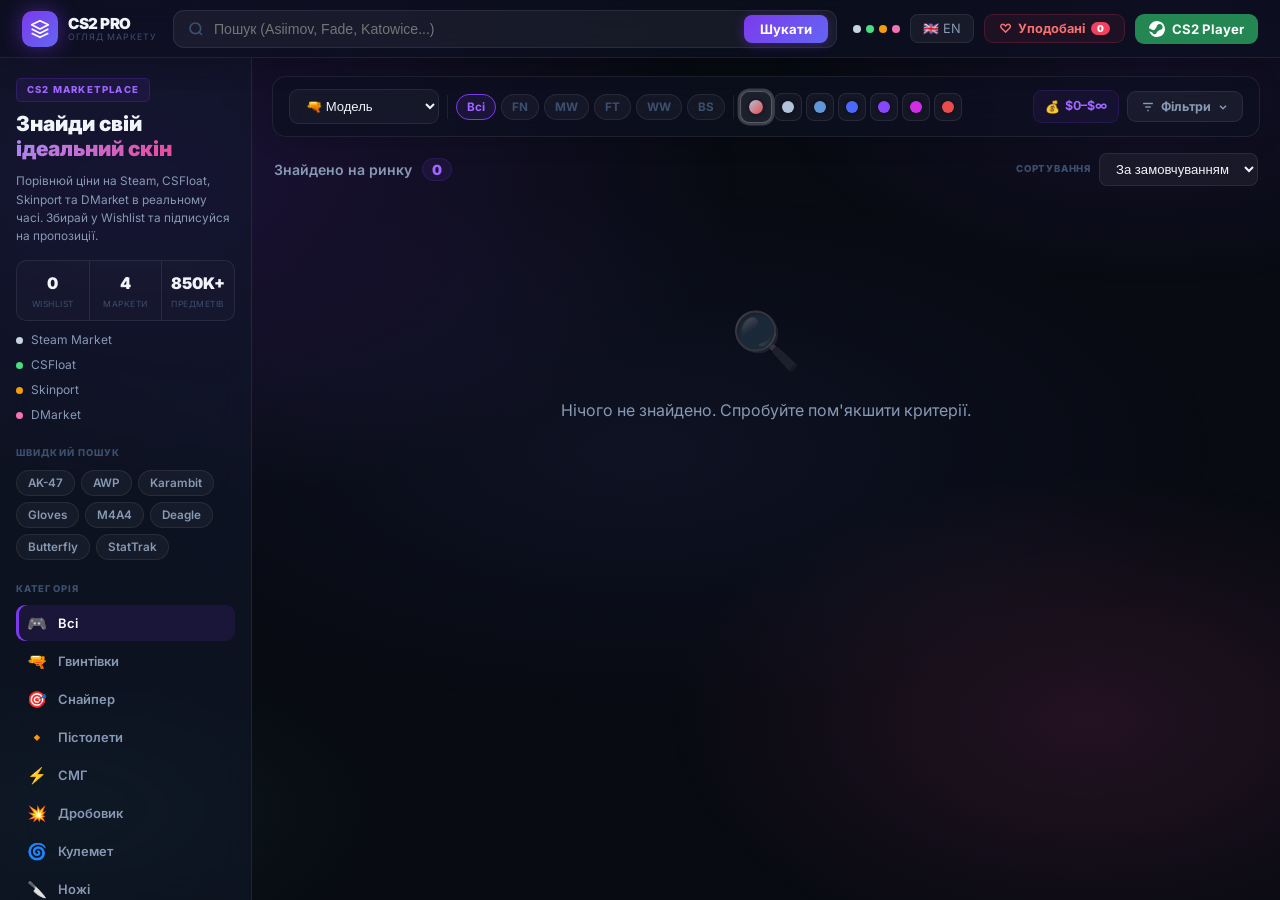
==== commit 1f601932: "Add files via upload" ====
--- a/index.html
+++ b/index.html
@@ -3,221 +3,383 @@
 <head>
     <meta charset="UTF-8">
     <meta name="viewport" content="width=device-width, initial-scale=1.0">
-    <title>CS2 Advanced Market</title>
-    <meta name="description" content="Professional CS2 Market Search — find skins, stickers, knives by price, float, rarity and tournament.">
-    <link href="https://fonts.googleapis.com/css2?family=Outfit:wght@400;600;700;800&family=Inter:wght@400;500;600&display=swap" rel="stylesheet">
+    <title>CS2 Pro Search — Marketplace Explorer</title>
+    <meta name="description" content="Знайди і порівняй ціни на скіни CS2 на Steam, CSFloat, Skinport і DMarket з одного зручного місця.">
+    <link rel="preconnect" href="https://fonts.googleapis.com">
+    <link rel="preconnect" href="https://fonts.gstatic.com" crossorigin>
+    <link href="https://fonts.googleapis.com/css2?family=Inter:wght@400;500;600;700;800;900&display=swap" rel="stylesheet">
     <link rel="stylesheet" href="style.css">
 </head>
 <body>
-    <div class="app-container">
-
-        <!-- Header -->
-        <header class="header glass-panel">
-            <div class="logo">
-                <div class="logo-icon-wrap">🔥</div>
-                <div class="logo-text">
-                    <h1>CS2 <span class="highlight">Pro Search</span></h1>
-                    <span class="logo-sub" data-i18n="logoSub">Marketplace Explorer</span>
-                </div>
-            </div>
-
-            <div class="search-bar">
-                <div class="search-input-wrap">
-                    <svg class="search-icon" viewBox="0 0 24 24" fill="none" stroke="currentColor" stroke-width="2"><circle cx="11" cy="11" r="8"/><path d="m21 21-4.35-4.35"/></svg>
-                    <input type="text" id="searchInput" data-i18n-placeholder="searchPlaceholder" placeholder="Пошук (Asiimov, Fade, Holographic...)">
-                </div>
-                <button id="searchBtn" class="btn-primary" data-i18n="searchBtn">Шукати</button>
-            </div>
-
-            <div class="header-actions">
-                <button id="langToggle" class="btn-lang" onclick="toggleLanguage()">
-                    <span id="langFlag">🇬🇧</span>
-                    <span id="langLabel">EN</span>
+
+<!-- ═══════════════════ SIDEBAR OVERLAY (mobile) ═══════════════════ -->
+<div class="sidebar-overlay" id="sidebarOverlay" onclick="closeSidebar()"></div>
+
+<!-- ═══════════════════ HEADER ═══════════════════ -->
+<header class="main-header">
+    <button class="btn-hamburger" id="btnHamburger" onclick="toggleSidebar()" aria-label="Меню">
+        <svg viewBox="0 0 24 24" fill="none" stroke="currentColor" stroke-width="2" width="20" height="20">
+            <line x1="3" y1="6" x2="21" y2="6"/><line x1="3" y1="12" x2="21" y2="12"/><line x1="3" y1="18" x2="21" y2="18"/>
+        </svg>
+    </button>
+
+    <a href="/" class="logo">
+        <div class="logo-icon">
+            <svg viewBox="0 0 24 24" fill="none" width="20" height="20">
+                <path d="M12 2L2 7l10 5 10-5-10-5z" stroke="white" stroke-width="2" stroke-linejoin="round"/>
+                <path d="M2 17l10 5 10-5" stroke="white" stroke-width="2" stroke-linejoin="round"/>
+                <path d="M2 12l10 5 10-5" stroke="white" stroke-width="2" stroke-linejoin="round"/>
+            </svg>
+        </div>
+        <div class="logo-text">
+            <span class="logo-main">CS2 PRO</span>
+            <span class="logo-sub">Огляд Маркету</span>
+        </div>
+    </a>
+
+    <div class="search-wrap">
+        <svg class="search-icon" viewBox="0 0 24 24" fill="none" stroke="currentColor" stroke-width="2.5" width="16" height="16">
+            <circle cx="11" cy="11" r="8"/><line x1="21" y1="21" x2="16.65" y2="16.65"/>
+        </svg>
+        <input type="text" id="searchInput" class="search-input" placeholder="Пошук (Asiimov, Fade, Katowice...)">
+        <button class="btn-search" onclick="handleSearch(true)">Шукати</button>
+    </div>
+
+    <div class="header-right">
+        <div class="market-indicators">
+            <span class="mkt-dot steam"></span>
+            <span class="mkt-dot csfloat"></span>
+            <span class="mkt-dot skinport"></span>
+            <span class="mkt-dot dmarket"></span>
+        </div>
+        <button class="btn-lang" onclick="toggleLanguage()"><span id="langFlag">🇬🇧</span> <span id="langLabel">EN</span></button>
+
+        <!-- Favorites button — always visible -->
+        <button id="btnHeaderFavs" class="btn-header-favs" onclick="toggleFavPanel()" title="Уподобані предмети">
+            ♡ <span>Уподобані</span>
+            <span id="headerFavCount" class="header-fav-count">0</span>
+        </button>
+
+        <button id="steamLoginBtn" class="btn-steam-login" onclick="steamLogin()">
+            <svg viewBox="0 0 24 24" width="16" height="16" fill="currentColor"><path d="M11.979 0C5.678 0 .511 4.86.022 11.037l6.432 2.658c.545-.371 1.203-.59 1.912-.59.063 0 .125.004.188.006l2.861-4.142V8.91c0-2.495 2.028-4.524 4.524-4.524 2.494 0 4.524 2.031 4.524 4.527s-2.03 4.525-4.524 4.525h-.105l-4.076 2.911c0 .052.004.105.004.159 0 1.875-1.515 3.396-3.39 3.396-1.635 0-3.016-1.173-3.331-2.727L.436 15.27C1.862 20.307 6.486 24 11.979 24c6.627 0 11.999-5.373 11.999-12S18.605 0 11.979 0z"/></svg>
+            CS2 Player
+        </button>
+        <div id="steamProfile" class="profile-badge" style="display:none;">
+            <img id="panelAvatar" src="" alt="" class="profile-avatar">
+            <span id="panelName" class="profile-name"></span>
+            <span id="wishlistCountBadge" class="wishlist-badge">0</span>
+            <button class="btn-profile-action" onclick="toggleProfilePanel()">Wishlist</button>
+        </div>
+    </div>
+</header>
+
+<!-- ═══════════════════ MAIN CONTENT ═══════════════════ -->
+<div class="page-wrap">
+
+    <!-- ═══ LEFT SIDEBAR ═══ -->
+    <aside class="sidebar">
+
+        <!-- Hero Block -->
+        <div class="hero-block">
+            <div class="hero-tag">CS2 MARKETPLACE</div>
+            <h1 class="hero-title">Знайди свій <span class="hero-grd">ідеальний скін</span></h1>
+            <p class="hero-sub">Порівнюй ціни на Steam, CSFloat, Skinport та DMarket в реальному часі. Збирай у Wishlist та підписуйся на пропозиції.</p>
+
+            <div class="hero-stats-row">
+                <div class="hero-stat"><span id="heroWishlistCount" class="hero-stat-num">0</span><span class="hero-stat-label">Wishlist</span></div>
+                <div class="hero-stat"><span class="hero-stat-num">4</span><span class="hero-stat-label">Маркети</span></div>
+                <div class="hero-stat"><span class="hero-stat-num">850K+</span><span class="hero-stat-label">Предметів</span></div>
+            </div>
+
+            <div class="hero-market-dots">
+                <span class="hero-mkt"><span class="hm-dot steam"></span>Steam Market</span>
+                <span class="hero-mkt"><span class="hm-dot csfloat"></span>CSFloat</span>
+                <span class="hero-mkt"><span class="hm-dot skinport"></span>Skinport</span>
+                <span class="hero-mkt"><span class="hm-dot dmarket"></span>DMarket</span>
+            </div>
+        </div>
+
+        <!-- Quick Search -->
+        <div class="sidebar-section">
+            <div class="sidebar-section-label">ШВИДКИЙ ПОШУК</div>
+            <div class="quick-pills">
+                <button class="qpill" onclick="quickSearch('AK-47')">AK-47</button>
+                <button class="qpill" onclick="quickSearch('AWP')">AWP</button>
+                <button class="qpill" onclick="quickSearch('Karambit')">Karambit</button>
+                <button class="qpill" onclick="quickSearch('Gloves')">Gloves</button>
+                <button class="qpill" onclick="quickSearch('M4A4')">M4A4</button>
+                <button class="qpill" onclick="quickSearch('Desert Eagle')">Deagle</button>
+                <button class="qpill" onclick="quickSearch('Butterfly Knife')">Butterfly</button>
+                <button class="qpill" onclick="quickSearch('StatTrak')">StatTrak</button>
+            </div>
+        </div>
+
+        <!-- Category -->
+        <div class="sidebar-section">
+            <div class="sidebar-section-label">КАТЕГОРІЯ</div>
+            <div class="cat-list" id="categoryCards">
+                <button class="cat-item active" data-cat="" onclick="selectCat(this,'')"><span class="cat-emoji">🎮</span> Всі</button>
+                <button class="cat-item" data-cat="rifle" onclick="selectCat(this,'rifle')"><span class="cat-emoji">🔫</span> Гвинтівки</button>
+                <button class="cat-item" data-cat="sniper" onclick="selectCat(this,'sniper')"><span class="cat-emoji">🎯</span> Снайпер</button>
+                <button class="cat-item" data-cat="pistol" onclick="selectCat(this,'pistol')"><span class="cat-emoji">🔸</span> Пістолети</button>
+                <button class="cat-item" data-cat="smg" onclick="selectCat(this,'smg')"><span class="cat-emoji">⚡</span> СМГ</button>
+                <button class="cat-item" data-cat="shotgun" onclick="selectCat(this,'shotgun')"><span class="cat-emoji">💥</span> Дробовик</button>
+                <button class="cat-item" data-cat="machinegun" onclick="selectCat(this,'machinegun')"><span class="cat-emoji">🌀</span> Кулемет</button>
+                <button class="cat-item" data-cat="knife" onclick="selectCat(this,'knife')"><span class="cat-emoji">🔪</span> Ножі</button>
+                <button class="cat-item" data-cat="gloves" onclick="selectCat(this,'gloves')"><span class="cat-emoji">🧤</span> Рукавиці</button>
+            </div>
+        </div>
+
+    </aside>
+
+    <!-- ═══ MAIN AREA ═══ -->
+    <main class="main-area">
+
+        <!-- Filters Bar -->
+        <div class="filters-bar">
+
+            <!-- ── COMPACT MAIN ROW ── -->
+            <div class="filters-main-row">
+
+                <!-- Model -->
+                <select id="filterWeapon" class="fselect fselect-compact" onchange="handleSearch(true)" title="Модель зброї">
+                    <option value="">🔫 Модель</option>
+                    <optgroup label="Rifles"><option>AK-47</option><option>M4A4</option><option>M4A1-S</option><option>AWP</option><option>Galil AR</option><option>FAMAS</option></optgroup>
+                    <optgroup label="Pistols"><option>USP-S</option><option>Glock-18</option><option>Desert Eagle</option><option>P250</option></optgroup>
+                    <optgroup label="SMGs"><option>MP5-SD</option><option>MP7</option><option>P90</option></optgroup>
+                    <optgroup label="Knives"><option>Karambit</option><option>M9 Bayonet</option><option>Butterfly Knife</option></optgroup>
+                </select>
+
+                <!-- Divider -->
+                <div class="filter-divider"></div>
+
+                <!-- Condition pills -->
+                <div class="cond-row cond-row-compact">
+                    <button class="cpill active" data-val="" onclick="selectCondition(this,'')">Всі</button>
+                    <button class="cpill fn" data-val="Factory New" onclick="selectCondition(this,'Factory New')" title="Factory New">FN</button>
+                    <button class="cpill mw" data-val="Minimal Wear" onclick="selectCondition(this,'Minimal Wear')" title="Minimal Wear">MW</button>
+                    <button class="cpill ft" data-val="Field-Tested" onclick="selectCondition(this,'Field-Tested')" title="Field-Tested">FT</button>
+                    <button class="cpill ww" data-val="Well-Worn" onclick="selectCondition(this,'Well-Worn')" title="Well-Worn">WW</button>
+                    <button class="cpill bs" data-val="Battle-Scarred" onclick="selectCondition(this,'Battle-Scarred')" title="Battle-Scarred">BS</button>
+                </div>
+
+                <!-- Divider -->
+                <div class="filter-divider"></div>
+
+                <!-- Rarity swatches (compact dots) -->
+                <div class="rarity-swatches" id="raritySwatches">
+                    <button class="rswatch active" data-val="" onclick="selectRarity(this,'')" title="Будь-яка рідкість"><span class="rswatch-dot" style="background:linear-gradient(135deg,#b0c3d9,#eb4b4b)"></span></button>
+                    <button class="rswatch" data-val="Consumer" onclick="selectRarity(this,'Consumer')" title="В Широкому вжитку"><span class="rswatch-dot" style="background:#b0c3d9"></span></button>
+                    <button class="rswatch" data-val="Industrial" onclick="selectRarity(this,'Industrial')" title="Промислова якість"><span class="rswatch-dot" style="background:#5e98d9"></span></button>
+                    <button class="rswatch" data-val="Mil-Spec" onclick="selectRarity(this,'Mil-Spec')" title="Армійська якість"><span class="rswatch-dot" style="background:#4b69ff"></span></button>
+                    <button class="rswatch" data-val="Restricted" onclick="selectRarity(this,'Restricted')" title="Заборонене"><span class="rswatch-dot" style="background:#8847ff"></span></button>
+                    <button class="rswatch" data-val="Classified" onclick="selectRarity(this,'Classified')" title="Засекречена"><span class="rswatch-dot" style="background:#d32ce6"></span></button>
+                    <button class="rswatch" data-val="Covert" onclick="selectRarity(this,'Covert')" title="Таємна"><span class="rswatch-dot" style="background:#eb4b4b"></span></button>
+                </div>
+
+                <!-- Spacer -->
+                <div style="flex:1"></div>
+
+                <!-- Price quick display -->
+                <div class="price-quick">
+                    <span class="price-quick-label">💰</span>
+                    <span class="price-val-disp">$<span id="priceMinVal">0</span>–$<span id="priceMaxVal">∞</span></span>
+                </div>
+
+                <!-- More filters toggle -->
+                <button class="btn-more-filters" id="btnMoreFilters" onclick="toggleAdvFilters()">
+                    <svg viewBox="0 0 20 20" fill="none" stroke="currentColor" stroke-width="2" width="14" height="14"><line x1="3" y1="5" x2="17" y2="5"/><line x1="6" y1="10" x2="14" y2="10"/><line x1="9" y1="15" x2="11" y2="15"/></svg>
+                    Фільтри
+                    <svg id="moreFiltersArrow" viewBox="0 0 20 20" fill="none" stroke="currentColor" stroke-width="2.5" width="12" height="12" style="transition:.2s"><polyline points="5,8 10,13 15,8"/></svg>
                 </button>
             </div>
-        </header>
-
-        <!-- Filters -->
-        <nav class="filters-bar glass-panel">
-            <div class="filters-grid">
-
-                <div class="filter-group">
-                    <label class="filter-label" data-i18n="filterCategory">Категорія</label>
-                    <select id="categorySelect" class="custom-select">
-                        <option value="" data-i18n="optAllItems">Всі предмети</option>
-                        <option value="rifle" data-i18n="optRifle">Гвинтівки</option>
-                        <option value="sniper" data-i18n="optSniper">Снайперська</option>
-                        <option value="pistol" data-i18n="optPistol">Пістолети</option>
-                        <option value="smg" data-i18n="optSmg">СМГ</option>
-                        <option value="shotgun" data-i18n="optShotgun">Дробовики</option>
-                        <option value="machinegun" data-i18n="optMachinegun">Кулемети</option>
-                        <option value="knife" data-i18n="optKnife">Ножі</option>
-                        <option value="gloves" data-i18n="optGloves">Рукавиці</option>
-                    </select>
-                </div>
-
-                <div class="filter-group">
-                    <label class="filter-label" data-i18n="filterModel">Модель</label>
-                    <select id="weaponSelect" class="custom-select" disabled>
-                        <option value="" data-i18n="optModelDefault">Модель (Будь-яка)</option>
-                    </select>
-                </div>
-
-                <div class="filter-group">
-                    <label class="filter-label" data-i18n="filterCondition">Стан</label>
-                    <select id="conditionSelect" class="custom-select">
-                        <option value="" data-i18n="optAnyCondition">Будь-який стан</option>
-                        <option value="Factory New">Factory New</option>
-                        <option value="Minimal Wear">Minimal Wear</option>
-                        <option value="Field-Tested">Field-Tested</option>
-                        <option value="Well-Worn">Well-Worn</option>
-                        <option value="Battle-Scarred">Battle-Scarred</option>
-                    </select>
-                </div>
-
-                <div class="filter-group">
-                    <label class="filter-label" data-i18n="filterRarity">Рідкість</label>
-                    <select id="raritySelect" class="custom-select">
-                        <option value="" data-i18n="optAnyRarity">Будь-яка</option>
-                        <option value="Consumer Grade" data-i18n="optConsumer">Ширпотреб</option>
-                        <option value="Industrial Grade" data-i18n="optIndustrial">Промислове</option>
-                        <option value="Mil-Spec Grade" data-i18n="optMilSpec">Армійське</option>
-                        <option value="Restricted" data-i18n="optRestricted">Заборонене</option>
-                        <option value="Classified" data-i18n="optClassified">Засекречене</option>
-                        <option value="Covert" data-i18n="optCovert">Таємне</option>
-                        <option value="Contraband" data-i18n="optContraband">Контрабанда</option>
-                    </select>
-                </div>
-
-                <div class="filter-group">
-                    <label class="filter-label" data-i18n="filterFeature">Особливість</label>
-                    <select id="featureSelect" class="custom-select">
-                        <option value="" data-i18n="optAnyFeature">Будь-яка</option>
-                        <option value="StatTrak™">StatTrak™</option>
-                        <option value="Souvenir" data-i18n="optSouvenir">Сувенірна</option>
-                        <option value="Normal" data-i18n="optNormal">Звичайна</option>
-                    </select>
-                </div>
-
-                <div class="filter-group">
-                    <label class="filter-label" data-i18n="filterSticker">Наліпка</label>
-                    <select id="stickerSelect" class="custom-select">
-                        <option value="" data-i18n="optAnySticker">Будь-яка</option>
-                        <option value="Titan">Titan</option>
-                        <option value="iBUYPOWER">iBUYPOWER</option>
-                        <option value="Reason Gaming">Reason Gaming</option>
-                        <option value="Natus Vincere">Natus Vincere</option>
-                        <option value="Virtus.Pro">Virtus.Pro</option>
-                        <option value="Crown (Foil)">Crown (Foil)</option>
-                        <option value="Howling Dawn">Howling Dawn</option>
-                    </select>
-                </div>
-
-                <div class="filter-group">
-                    <label class="filter-label" data-i18n="filterTournament">Турнір</label>
-                    <select id="tournamentSelect" class="custom-select">
-                        <option value="" data-i18n="optAnyTournament">Всі турніри</option>
-                        <option value="Katowice">Katowice</option>
-                        <option value="Cologne">Cologne</option>
-                        <option value="Boston">Boston</option>
-                        <option value="Stockholm">Stockholm</option>
-                        <option value="Antwerp">Antwerp</option>
-                        <option value="Paris">Paris</option>
-                        <option value="Atlanta">Atlanta</option>
-                        <option value="Krakow">Krakow</option>
-                    </select>
-                </div>
-
-                <div class="filter-group">
-                    <label class="filter-label" data-i18n="filterYear">Рік</label>
-                    <select id="yearSelect" class="custom-select">
-                        <option value="" data-i18n="optAnyYear">Будь-який</option>
-                        <option value="2014">2014</option>
-                        <option value="2015">2015</option>
-                        <option value="2016">2016</option>
-                        <option value="2017">2017</option>
-                        <option value="2018">2018</option>
-                        <option value="2019">2019</option>
-                        <option value="2020">2020</option>
-                        <option value="2021">2021</option>
-                        <option value="2022">2022</option>
-                        <option value="2023">2023</option>
-                        <option value="2024">2024</option>
-                    </select>
-                </div>
-
-                <div class="filter-group filter-group--price">
-                    <label class="filter-label" data-i18n="filterPrice">Ціна ($)</label>
-                    <div class="price-inputs">
-                        <input type="number" id="minPrice" data-i18n-placeholder="priceFrom" placeholder="Від">
-                        <span class="price-sep">—</span>
-                        <input type="number" id="maxPrice" data-i18n-placeholder="priceTo" placeholder="До">
-                    </div>
-                </div>
-
-            </div>
-        </nav>
-
-        <!-- Main Content -->
-        <main class="main-content">
-            <section class="items-display">
-                <div class="items-header">
-                    <div class="items-header-left">
-                        <h2>
-                            <span data-i18n="foundOnMarket">Знайдено на ринку</span>
-                            <span class="results-badge" id="resultsCount">0</span>
-                        </h2>
-                        <span class="float-credit" data-i18n="floatCredit">Float перевіряється через CSGOFloat</span>
-                    </div>
-                </div>
-
-                <div id="itemsGrid" class="items-grid"></div>
-
-                <div class="load-more-wrap">
-                    <button id="loadMoreBtn" class="btn-load-more" style="display: none;" data-i18n="loadMore">
-                        <svg viewBox="0 0 24 24" fill="none" stroke="currentColor" stroke-width="2" width="18" height="18"><path d="M12 5v14M5 12l7 7 7-7"/></svg>
-                        Завантажити ще 100
-                    </button>
-                </div>
-            </section>
-        </main>
-    </div>
-
-    <!-- Modal Overlay -->
-    <div id="itemModal" class="modal-overlay" style="display: none;" onclick="handleModalOverlayClick(event)">
-        <div class="modal-content glass-panel">
-            <button class="modal-close" onclick="closeModal()" title="Close">
-                <svg viewBox="0 0 24 24" fill="none" stroke="currentColor" stroke-width="2.5" width="20" height="20"><path d="M18 6 6 18M6 6l12 12"/></svg>
-            </button>
-            <div class="modal-body">
-                <div class="modal-left" id="modalLeft"></div>
-                <div class="modal-right">
-                    <div class="modal-info-top">
-                        <div id="modalType" class="modal-subtitle"></div>
-                        <h2 id="modalTitle" class="modal-title"></h2>
-                        <div class="modal-price-row">
-                            <div id="modalPrice" class="modal-price"></div>
+
+            <!-- ── ADVANCED FILTERS (collapsible) ── -->
+            <div class="filters-advanced" id="filtersAdvanced" style="display:none">
+                <div class="filters-adv-grid">
+                    <div class="fg">
+                        <label class="flabel">ОСОБЛИВІСТЬ</label>
+                        <select id="filterFeature" class="fselect" onchange="handleSearch(true)">
+                            <option value="">Будь-яка</option>
+                            <option value="StatTrak">StatTrak™</option>
+                            <option value="Souvenir">Souvenir</option>
+                        </select>
+                    </div>
+                    <div class="fg">
+                        <label class="flabel">НАВИЧКА</label>
+                        <select id="filterSticker" class="fselect" onchange="handleSearch(true)">
+                            <option value="">Будь-яка</option>
+                            <option value="Holo">Holo</option>
+                            <option value="Foil">Foil</option>
+                            <option value="Gold">Gold</option>
+                            <option value="Glitter">Glitter</option>
+                        </select>
+                    </div>
+                    <div class="fg">
+                        <label class="flabel">ТУРНІР</label>
+                        <select id="filterTournament" class="fselect" onchange="handleSearch(true)">
+                            <option value="">Всі турніри</option>
+                            <option value="Katowice 2014">Katowice 2014</option>
+                            <option value="Cologne 2014">Cologne 2014</option>
+                            <option value="ESL One Katowice 2015">Katowice 2015</option>
+                            <option value="MLG Columbus 2016">MLG Columbus 2016</option>
+                            <option value="Krakow 2017">Krakow 2017</option>
+                            <option value="Boston 2018">Boston 2018</option>
+                            <option value="Paris 2023">Paris 2023</option>
+                        </select>
+                    </div>
+                    <div class="fg">
+                        <label class="flabel">РІК</label>
+                        <select id="filterYear" class="fselect" onchange="handleSearch(true)">
+                            <option value="">Будь-який</option>
+                            <option>2014</option><option>2015</option><option>2016</option>
+                            <option>2017</option><option>2018</option><option>2019</option>
+                            <option>2020</option><option>2021</option><option>2022</option>
+                            <option>2023</option><option>2024</option>
+                        </select>
+                    </div>
+                    <div class="fg price-fg-adv">
+                        <label class="flabel">ЦІНА ($)</label>
+                        <div class="dual-slider-wrap">
+                            <input type="range" id="priceMin" min="0" max="2000" step="5" value="0" class="price-slider" oninput="updateSlider()">
+                            <input type="range" id="priceMax" min="0" max="2000" step="5" value="2000" class="price-slider" oninput="updateSlider()">
+                            <div class="slider-track" id="sliderTrack"></div>
                         </div>
-                    </div>
-
-                    <div class="modal-section" id="modalLoreSection">
-                        <div class="modal-section-label" data-i18n="modalDescription">Опис</div>
-                        <div id="modalLore" class="modal-lore"></div>
-                    </div>
-
-                    <div class="modal-section" id="modalStickersSection" style="display:none;">
-                        <div class="modal-section-label" data-i18n="modalStickers">Наліпки на зброї</div>
-                        <div id="modalStickers" class="modal-stickers-container"></div>
-                    </div>
-
-                    <div class="modal-section modal-section--actions" id="modalActionsSection">
-                        <div id="modalActions"></div>
-                    </div>
-                </div>
-            </div>
-        </div>
-    </div>
-
-    <script src="app.js"></script>
+                        <div class="price-presets">
+                            <button class="ppreset" onclick="setPreset(0,50)">$0–50</button>
+                            <button class="ppreset" onclick="setPreset(50,200)">$50–200</button>
+                            <button class="ppreset" onclick="setPreset(200,1000)">$200–1K</button>
+                            <button class="ppreset" onclick="setPreset(0,2000)">Всі</button>
+                        </div>
+                    </div>
+                </div>
+            </div>
+
+            <!-- Active Filters -->
+            <div id="activeFiltersBar" class="active-filters-bar" style="display:none;">
+                <span class="af-label">Активні:</span>
+                <div id="activeFilterChips" class="af-chips"></div>
+                <button class="af-clear" onclick="clearAllFilters()">Очистити</button>
+            </div>
+
+        </div>
+
+        <!-- Items Header -->
+        <div class="items-header-row">
+            <div class="items-found">
+                Знайдено на ринку <span id="foundCount" class="found-num">0</span>
+            </div>
+            <div class="sort-wrap">
+                <span class="sort-label">СОРТУВАННЯ</span>
+                <select id="filterSort" class="sort-select" onchange="handleSearch(true)">
+                    <option value="default">За замовчуванням</option>
+                    <option value="price_asc">Ціна ↑</option>
+                    <option value="price_desc">Ціна ↓</option>
+                    <option value="name_asc">Назва А-Я</option>
+                </select>
+            </div>
+        </div>
+
+        <!-- Loading -->
+        <div id="loadingBar" class="loading-bar" style="display:none;">
+            <div class="loading-spinner"></div>
+            <span>Завантаження з ринку Steam...</span>
+        </div>
+
+        <!-- Items Grid (SQUARE cards) -->
+        <div id="itemsGrid" class="items-grid"></div>
+
+        <div id="noResults" class="no-results" style="display:none;">
+            <div class="no-icon">🔍</div>
+            <div>Нічого не знайдено. Спробуйте пом'якшити критерії.</div>
+        </div>
+
+        <button id="loadMoreBtn" class="load-more-btn" style="display:none;" onclick="loadMore()">Завантажити ще 100</button>
+
+    </main>
+</div>
+
+<!-- ═══════════════════ PROFILE SIDE PANEL ═══════════════════ -->
+<div id="profileOverlay" class="profile-overlay" onclick="toggleFavPanel()"></div>
+<div id="profilePanel" class="profile-panel">
+    <div class="profile-panel-header">
+        <div class="profile-panel-user">
+            <div style="width:48px;height:48px;border-radius:50%;background:rgba(124,58,237,.15);border:2px solid rgba(124,58,237,.3);display:flex;align-items:center;justify-content:center;font-size:1.4rem;flex-shrink:0" id="panelAvatarPlaceholder">♡</div>
+            <img id="panelAvatarBig" src="" class="panel-avatar-big" alt="" style="display:none">
+            <div>
+                <div id="panelNameBig" class="panel-name-big">Уподобані предмети</div>
+                <div class="panel-tag" id="panelTagLine">Доступно без авторизації</div>
+            </div>
+        </div>
+        <button class="panel-close-btn" onclick="toggleFavPanel()">✕</button>
+    </div>
+    <div class="panel-wishlist-total">
+        <div class="panel-total-label">Найкраща ціна (набір)</div>
+        <div id="panelTotalValue" class="panel-total-value">$0.00</div>
+        <div id="panelMarketBreakdown" class="panel-market-breakdown"></div>
+    </div>
+    <div class="panel-items-list" id="panelFavList"></div>
+    <div class="panel-footer" id="profilePanelFooter" style="display:none">
+        <button class="btn-logout" onclick="steamLogout()">
+            <svg viewBox="0 0 24 24" width="14" height="14" fill="none" stroke="currentColor" stroke-width="2"><path d="M9 21H5a2 2 0 01-2-2V5a2 2 0 012-2h4M16 17l5-5-5-5M21 12H9"/></svg>
+            Вийти з Steam
+        </button>
+    </div>
+</div>
+
+
+<!-- ═══════════════════ MODAL ═══════════════════ -->
+<div id="modalOverlay" class="modal-overlay" onclick="closeModal()"></div>
+<div id="itemModal" class="item-modal">
+    <button class="modal-close-btn" onclick="closeModal()">✕</button>
+    <div class="modal-body">
+        <div class="modal-left">
+            <div class="modal-viewer-tabs">
+                <button class="viewer-tab active" id="tabPhoto" onclick="switchModalTab('photo')">📷 Фото</button>
+                <button class="viewer-tab" id="tab3D" onclick="switchModalTab('3d')">🎮 3D</button>
+            </div>
+            <div id="viewerPhoto" class="viewer-pane viewer-photo">
+                <img id="modalItemImg" src="" alt="" class="modal-item-img">
+            </div>
+            <div id="viewer3D" class="viewer-pane" style="display:none;">
+                <iframe id="modal3dFrame" src="" class="modal-3d-frame" allowfullscreen></iframe>
+            </div>
+            <div class="modal-inspect-row">
+                <a id="modalInspectLink" href="#" class="btn-inspect" target="_blank" style="display:none;">Відкрити в CS2</a>
+                <button id="btnFetchFloat" class="btn-float" onclick="fetchFloat()" style="display:none;">Перевірити Float</button>
+            </div>
+            <div id="floatResult" class="float-result" style="display:none;">
+                <div class="float-val-row"><span id="floatWearName" class="float-label"></span><span id="floatValText" class="float-val"></span></div>
+                <div class="float-bar-wrap">
+                    <div class="float-bar"><div id="floatBarFill" class="float-bar-fill"></div><div id="floatBarThumb" class="float-bar-thumb"></div></div>
+                    <div class="float-bar-labels"><span>0</span><span>1</span></div>
+                </div>
+            </div>
+        </div>
+        <div class="modal-right">
+            <div class="modal-badges-row">
+                <span id="modalRarityBadge" class="modal-badge rarity-badge"></span>
+                <span id="modalCondBadge" class="modal-badge cond-badge"></span>
+            </div>
+            <h2 id="modalItemName" class="modal-item-name"></h2>
+            <div id="modalItemType" class="modal-item-type"></div>
+            <div id="modalLoreText" class="modal-lore"></div>
+            <div class="modal-markets">
+                <div class="modal-markets-title">💰 Порівняння цін</div>
+                <div id="modalMarketRows" class="modal-market-rows"></div>
+            </div>
+            <div id="modalStickersSection" class="modal-stickers-section" style="display:none;">
+                <div class="modal-stickers-title">🎨 Наліпки</div>
+                <div id="modalStickerItems" class="modal-sticker-items"></div>
+            </div>
+            <div class="modal-action-row">
+                <button id="modalFavBtn" class="btn-modal-fav" onclick="toggleModalFav()">♡ До Wishlist</button>
+                <a id="modalBuyBtn" href="#" target="_blank" class="btn-modal-buy">Купити на Steam</a>
+            </div>
+        </div>
+    </div>
+</div>
+
+<script src="app.js"></script>
 </body>
 </html>
--- a/style.css
+++ b/style.css
@@ -1,835 +1,739 @@
 :root {
-    --bg-dark: #060609;
-    --panel-bg: rgba(255, 255, 255, 0.04);
-    --panel-border: rgba(255, 255, 255, 0.09);
-    --panel-border-hover: rgba(139, 92, 246, 0.45);
-    --accent-primary: #8b5cf6;
-    --accent-secondary: #6366f1;
-    --accent-gradient: linear-gradient(135deg, #8b5cf6, #6366f1);
-    --accent-hover: #a78bfa;
-    --text-primary: #f1f5f9;
-    --text-secondary: #94a3b8;
-    --text-muted: #475569;
-    --danger: #ef4444;
-    --success: #22c55e;
-    --gold: #f59e0b;
-    --font-heading: 'Outfit', sans-serif;
-    --font-body: 'Inter', sans-serif;
-    --radius-sm: 10px;
-    --radius-md: 14px;
-    --radius-lg: 20px;
-    --radius-xl: 24px;
-    --shadow-accent: 0 0 30px rgba(139, 92, 246, 0.25);
-    --transition: 0.25s cubic-bezier(0.4, 0, 0.2, 1);
-}
-
-*, *::before, *::after { margin: 0; padding: 0; box-sizing: border-box; }
-
-html { scroll-behavior: smooth; }
-
-@keyframes fadeUpIn {
-    from { opacity: 0; transform: translateY(24px) scale(0.98); }
-    to   { opacity: 1; transform: translateY(0) scale(1); }
-}
-@keyframes pulseGlow {
-    0%, 100% { box-shadow: 0 4px 15px rgba(139,92,246,0.3); }
-    50%       { box-shadow: 0 4px 28px rgba(139,92,246,0.65); }
-}
-@keyframes bgShift {
-    0%   { background-position: 0% 50%; }
-    50%  { background-position: 100% 50%; }
-    100% { background-position: 0% 50%; }
-}
-@keyframes fadeIn    { from { opacity: 0; } to { opacity: 1; } }
-@keyframes zoomIn    { from { transform: scale(0.94); opacity: 0; } to { transform: scale(1); opacity: 1; } }
-@keyframes shimmer   { 0% { background-position: -200% 0; } 100% { background-position: 200% 0; } }
-@keyframes spin      { to { transform: rotate(360deg); } }
-
-body {
-    background-color: var(--bg-dark);
-    background-image:
-        radial-gradient(ellipse at 10% 40%, rgba(109, 40, 217, 0.12) 0%, transparent 50%),
-        radial-gradient(ellipse at 90% 20%, rgba(37, 99, 235, 0.10) 0%, transparent 50%),
-        linear-gradient(-45deg, #060609, #0e0918, #08101e, #060609);
-    background-size: 100% 100%, 100% 100%, 400% 400%;
-    background-attachment: fixed;
-    animation: bgShift 20s ease infinite;
-    color: var(--text-primary);
-    font-family: var(--font-body);
-    min-height: 100vh;
-    overflow-x: hidden;
-}
-
-/* ─── Glass Panel ──────────────────────────────────────────────── */
-.glass-panel {
-    background: var(--panel-bg);
-    border: 1px solid var(--panel-border);
-    backdrop-filter: blur(20px);
-    -webkit-backdrop-filter: blur(20px);
-}
-
-/* ─── App Container ─────────────────────────────────────────────── */
-.app-container {
-    max-width: 1700px;
-    margin: 0 auto;
-    padding: 20px 24px;
-    display: flex;
-    flex-direction: column;
-    gap: 16px;
-}
-
-/* ─── Header ────────────────────────────────────────────────────── */
-.header {
-    display: grid;
-    grid-template-columns: auto 1fr auto;
-    align-items: center;
-    gap: 20px;
-    padding: 18px 28px;
-    border-radius: var(--radius-xl);
-}
-
-.logo {
-    display: flex;
-    align-items: center;
-    gap: 14px;
-    flex-shrink: 0;
-}
-
-.logo-icon-wrap {
-    font-size: 2rem;
-    filter: drop-shadow(0 0 8px rgba(251, 191, 36, 0.5));
-}
-
-.logo-text h1 {
-    font-family: var(--font-heading);
-    font-size: 1.5rem;
-    font-weight: 800;
-    line-height: 1.1;
-    letter-spacing: -0.03em;
-}
-
-.logo-text .logo-sub {
-    font-size: 0.72rem;
-    color: var(--text-muted);
-    font-weight: 500;
-    letter-spacing: 0.08em;
-    text-transform: uppercase;
-}
-
-.highlight {
-    background: linear-gradient(135deg, #a855f7, #3b82f6);
-    -webkit-background-clip: text;
-    -webkit-text-fill-color: transparent;
-    background-clip: text;
-}
-
-/* ─── Search Bar ─────────────────────────────────────────────────── */
-.search-bar {
-    display: flex;
-    gap: 10px;
-    max-width: 600px;
-    width: 100%;
-    justify-self: center;
-}
-
-.search-input-wrap {
-    position: relative;
-    flex: 1;
-}
-
-.search-icon {
-    position: absolute;
-    left: 14px;
-    top: 50%;
-    transform: translateY(-50%);
-    width: 18px;
-    height: 18px;
-    color: var(--text-muted);
-    pointer-events: none;
-}
-
-.search-bar input {
-    width: 100%;
-    background: rgba(0, 0, 0, 0.25);
-    border: 1px solid var(--panel-border);
-    color: var(--text-primary);
-    padding: 12px 16px 12px 44px;
-    border-radius: var(--radius-md);
-    font-family: var(--font-body);
-    font-size: 0.92rem;
-    transition: var(--transition);
-    outline: none;
-}
-
-.search-bar input:focus {
-    border-color: var(--accent-primary);
-    background: rgba(139, 92, 246, 0.05);
-    box-shadow: 0 0 0 3px rgba(139, 92, 246, 0.12);
-}
-
-.search-bar input::placeholder { color: var(--text-muted); }
-
-/* ─── Buttons ────────────────────────────────────────────────────── */
-.btn-primary {
-    background: var(--accent-gradient);
-    color: white;
-    border: none;
-    padding: 12px 28px;
-    border-radius: var(--radius-md);
-    font-family: var(--font-body);
-    font-weight: 600;
-    font-size: 0.92rem;
-    cursor: pointer;
-    transition: var(--transition);
-    white-space: nowrap;
-    flex-shrink: 0;
-    position: relative;
-    overflow: hidden;
-}
-
-.btn-primary::after {
-    content: '';
-    position: absolute;
-    inset: 0;
-    background: rgba(255,255,255,0);
-    transition: var(--transition);
-}
-
-.btn-primary:hover {
-    transform: translateY(-2px);
-    box-shadow: 0 6px 20px rgba(139, 92, 246, 0.45);
-}
-
-.btn-primary:hover::after { background: rgba(255,255,255,0.06); }
-.btn-primary:active { transform: translateY(0); }
-
-/* ─── Language Toggle ────────────────────────────────────────────── */
-.header-actions { display: flex; align-items: center; gap: 10px; }
-
-.btn-lang {
-    display: flex;
-    align-items: center;
-    gap: 6px;
-    background: rgba(255,255,255,0.05);
-    border: 1px solid var(--panel-border);
-    color: var(--text-secondary);
-    padding: 8px 14px;
-    border-radius: var(--radius-sm);
-    font-family: var(--font-body);
-    font-size: 0.85rem;
-    font-weight: 600;
-    cursor: pointer;
-    transition: var(--transition);
-    white-space: nowrap;
-}
-
-.btn-lang:hover {
-    background: rgba(139, 92, 246, 0.12);
-    border-color: var(--accent-primary);
-    color: var(--accent-hover);
-}
-
-/* ─── Filters Bar ─────────────────────────────────────────────────── */
-.filters-bar {
-    border-radius: var(--radius-xl);
-    padding: 20px 24px;
-    position: sticky;
-    top: 16px;
-    z-index: 100;
-}
-
-.filters-grid {
-    display: grid;
-    grid-template-columns: repeat(auto-fill, minmax(160px, 1fr));
-    gap: 12px;
-    align-items: end;
-}
-
-.filter-group {
-    display: flex;
-    flex-direction: column;
-    gap: 6px;
-}
-
-.filter-group--price { min-width: 180px; }
-
-.filter-label {
-    font-size: 0.7rem;
-    font-weight: 600;
-    color: var(--text-muted);
-    text-transform: uppercase;
-    letter-spacing: 0.07em;
-    padding-left: 2px;
-}
-
-/* ─── Custom Select ──────────────────────────────────────────────── */
-.custom-select {
-    background: rgba(0, 0, 0, 0.3);
-    color: var(--text-primary);
-    border: 1px solid var(--panel-border);
-    padding: 10px 34px 10px 12px;
-    border-radius: var(--radius-sm);
-    font-family: var(--font-body);
-    font-size: 0.87rem;
-    cursor: pointer;
-    transition: var(--transition);
-    outline: none;
-    appearance: none;
-    -webkit-appearance: none;
-    background-image: url("data:image/svg+xml;charset=US-ASCII,%3Csvg%20xmlns%3D%22http%3A%2F%2Fwww.w3.org%2F2000%2Fsvg%22%20width%3D%22292.4%22%20height%3D%22292.4%22%3E%3Cpath%20fill%3D%22%2364748b%22%20d%3D%22M287%2069.4a17.6%2017.6%200%200%200-13-5.4H18.4c-5%200-9.3%201.8-12.9%205.4A17.6%2017.6%200%200%200%200%2082.2c0%205%201.8%209.3%205.4%2012.9l128%20127.9c3.6%203.6%207.8%205.4%2012.8%205.4s9.2-1.8%2012.8-5.4L287%2095c3.5-3.5%205.4-7.8%205.4-12.8%200-5-1.9-9.2-5.5-12.8z%22%2F%3E%3C%2Fsvg%3E");
-    background-repeat: no-repeat;
-    background-position: right 11px center;
-    background-size: 10px auto;
-    width: 100%;
-}
-
-.custom-select:hover:not(:disabled) {
-    border-color: var(--accent-primary);
-    background-color: rgba(139, 92, 246, 0.07);
-}
-
-.custom-select:focus {
-    border-color: var(--accent-primary);
-    box-shadow: 0 0 0 3px rgba(139, 92, 246, 0.12);
-}
-
-.custom-select:disabled { opacity: 0.4; cursor: not-allowed; }
-.custom-select option { background: #0f0f1a; color: var(--text-primary); }
-
-/* ─── Price Inputs ────────────────────────────────────────────────── */
-.price-inputs {
-    display: flex;
-    align-items: center;
-    gap: 6px;
-}
-
-.price-inputs input {
-    flex: 1;
-    min-width: 0;
-    background: rgba(0, 0, 0, 0.3);
-    border: 1px solid var(--panel-border);
-    color: var(--text-primary);
-    padding: 10px 12px;
-    border-radius: var(--radius-sm);
-    font-family: var(--font-body);
-    font-size: 0.87rem;
-    transition: var(--transition);
-    outline: none;
-}
-
-.price-inputs input:focus {
-    border-color: var(--accent-primary);
-    box-shadow: 0 0 0 3px rgba(139, 92, 246, 0.12);
-}
-
-.price-inputs input::placeholder { color: var(--text-muted); }
-
-.price-sep { color: var(--text-muted); font-size: 0.9rem; flex-shrink: 0; }
-
-/* ─── Items Header ───────────────────────────────────────────────── */
-.items-header {
-    display: flex;
-    align-items: center;
-    justify-content: space-between;
-    margin-bottom: 20px;
-    flex-wrap: wrap;
-    gap: 10px;
-}
-
-.items-header-left { display: flex; flex-direction: column; gap: 4px; }
-
-.items-header h2 {
-    font-family: var(--font-heading);
-    font-size: 1.25rem;
-    font-weight: 700;
-    display: flex;
-    align-items: center;
-    gap: 10px;
-}
-
-.results-badge {
-    display: inline-flex;
-    align-items: center;
-    justify-content: center;
-    min-width: 36px;
-    height: 26px;
-    padding: 0 10px;
-    background: rgba(139, 92, 246, 0.15);
-    border: 1px solid rgba(139, 92, 246, 0.3);
-    border-radius: 50px;
-    font-size: 0.85rem;
-    font-weight: 700;
-    color: var(--accent-hover);
-    font-family: var(--font-body);
-}
-
-.float-credit {
-    font-size: 0.72rem;
-    color: var(--text-muted);
-    font-weight: 500;
-}
-
-/* ─── Items Grid ─────────────────────────────────────────────────── */
-.items-grid {
-    display: grid;
-    grid-template-columns: repeat(auto-fill, minmax(240px, 1fr));
-    gap: 16px;
-}
-
-/* ─── Item Card ──────────────────────────────────────────────────── */
-.item-card {
-    border-radius: var(--radius-lg);
-    padding: 18px;
-    display: flex;
-    flex-direction: column;
-    gap: 12px;
-    transition: transform 0.35s cubic-bezier(0.175, 0.885, 0.32, 1.275),
-                border-color 0.25s ease,
-                box-shadow 0.35s ease;
-    position: relative;
-    overflow: hidden;
-    cursor: pointer;
-    animation: fadeUpIn 0.5s ease-out backwards;
-}
-
-.item-card::before {
-    content: '';
-    position: absolute;
-    inset: 0;
-    background: linear-gradient(135deg, rgba(139,92,246,0.04), transparent 60%);
-    border-radius: inherit;
-    opacity: 0;
-    transition: opacity var(--transition);
-}
-
-.item-card:hover {
-    transform: translateY(-7px) scale(1.015);
-    border-color: rgba(139, 92, 246, 0.45);
-    box-shadow: 0 16px 40px rgba(0, 0, 0, 0.5), 0 0 0 1px rgba(139,92,246,0.15);
-}
-
-.item-card:hover::before { opacity: 1; }
-
-.item-card-bg {
-    position: absolute;
-    top: 0; left: 0; right: 0;
-    height: 110px;
-    background: radial-gradient(circle at 60% 0%, rgba(139,92,246,0.18), transparent 70%);
-    opacity: 0.6;
-    z-index: 0;
-    pointer-events: none;
-    transition: opacity var(--transition);
-}
-
-.item-card:hover .item-card-bg { opacity: 1; }
-
-.item-image-wrapper {
-    position: relative;
-    height: 148px;
-    display: flex;
-    align-items: center;
-    justify-content: center;
-    z-index: 1;
-}
-
-.item-image {
-    max-width: 88%;
-    max-height: 100%;
-    object-fit: contain;
-    filter: drop-shadow(0 8px 18px rgba(0, 0, 0, 0.5));
-    transition: transform 0.35s cubic-bezier(0.175, 0.885, 0.32, 1.275);
-}
-
-.item-card:hover .item-image { transform: scale(1.08) translateY(-3px); }
-
-.item-details {
-    z-index: 1;
-    display: flex;
-    flex-direction: column;
-    gap: 5px;
-}
-
-.item-meta {
-    display: flex;
-    justify-content: space-between;
-    align-items: center;
-}
-
-.item-type   { font-size: 0.72rem; color: var(--text-muted); font-weight: 600; text-transform: uppercase; letter-spacing: 0.05em; }
-.item-stock  { font-size: 0.7rem; color: var(--text-muted); }
-.item-name   { font-size: 0.95rem; font-weight: 700; line-height: 1.35; font-family: var(--font-heading); }
-.item-price  { font-size: 1.15rem; font-weight: 800; color: var(--success); letter-spacing: -0.02em; }
-
-.stickers-container { display: flex; gap: 5px; margin-top: 4px; flex-wrap: wrap; }
-
-.sticker-img {
-    width: 32px; height: 32px;
-    object-fit: contain;
-    background: rgba(0,0,0,0.35);
-    border-radius: 7px;
-    padding: 3px;
-    border: 1px solid var(--panel-border);
-    transition: transform 0.3s cubic-bezier(0.175, 0.885, 0.32, 1.275), border-color var(--transition);
-}
-
-.sticker-img:hover {
-    transform: translateY(-5px) scale(1.35) rotate(4deg);
-    border-color: rgba(139, 92, 246, 0.6);
-    background: rgba(0,0,0,0.6);
-    box-shadow: 0 5px 16px rgba(0,0,0,0.5);
-    z-index: 10;
-    position: relative;
-}
-
-/* ─── Card "Click to inspect" hint ──────────────────────────────── */
-.card-cta {
-    margin-top: auto;
-    padding-top: 10px;
-    font-size: 0.75rem;
-    color: var(--accent-primary);
-    font-weight: 600;
-    text-align: center;
-    opacity: 0;
-    transform: translateY(4px);
-    transition: opacity var(--transition), transform var(--transition);
-    letter-spacing: 0.03em;
-}
-
-.item-card:hover .card-cta { opacity: 1; transform: translateY(0); }
-
-/* ─── Float Feature ──────────────────────────────────────────────── */
-.float-block { font-size: 0.82rem; }
-
-.btn-float {
-    background: rgba(255,255,255,0.05);
-    border: 1px solid var(--panel-border);
-    color: var(--text-primary);
-    padding: 8px 14px;
-    border-radius: var(--radius-sm);
-    cursor: pointer;
-    transition: var(--transition);
-    width: 100%;
-    font-family: var(--font-body);
-    font-size: 0.85rem;
-    font-weight: 500;
-}
-
-.btn-float:hover {
-    background: rgba(139, 92, 246, 0.2);
-    border-color: var(--accent-primary);
-    box-shadow: 0 0 20px rgba(139, 92, 246, 0.25);
-}
-
-.float-bar-container {
-    height: 6px;
-    background: linear-gradient(90deg, #00FF00 0%, #AAFF00 15%, #FFFF00 38%, #FF8800 45%, #FF0000 100%);
-    border-radius: 3px;
-    position: relative;
-    margin-top: 8px;
-    display: none;
-}
-
-.float-marker {
-    position: absolute; top: -3px;
-    width: 2px; height: 12px;
-    background: white;
-    box-shadow: 0 0 6px black;
-    border-radius: 1px;
-}
-
-/* ─── Load More ──────────────────────────────────────────────────── */
-.load-more-wrap { text-align: center; margin-top: 32px; }
-
-.btn-load-more {
-    display: inline-flex;
-    align-items: center;
-    gap: 8px;
-    background: rgba(139, 92, 246, 0.1);
-    border: 1px solid rgba(139, 92, 246, 0.3);
-    color: var(--accent-hover);
-    padding: 14px 36px;
-    border-radius: 50px;
-    font-family: var(--font-body);
-    font-size: 0.95rem;
-    font-weight: 600;
-    cursor: pointer;
-    transition: var(--transition);
-}
-
-.btn-load-more:hover {
-    background: rgba(139, 92, 246, 0.2);
-    border-color: var(--accent-primary);
-    transform: translateY(-2px);
-    box-shadow: 0 8px 24px rgba(139, 92, 246, 0.2);
-}
-
-.btn-load-more:disabled { opacity: 0.5; cursor: not-allowed; transform: none; }
-
-/* ─── Modal ──────────────────────────────────────────────────────── */
-.modal-overlay {
-    position: fixed;
-    inset: 0;
-    background: rgba(0, 0, 0, 0.82);
-    backdrop-filter: blur(12px);
-    -webkit-backdrop-filter: blur(12px);
-    display: flex;
-    align-items: center;
-    justify-content: center;
-    z-index: 9999;
-    animation: fadeIn 0.25s forwards;
-    padding: 16px;
-}
-
-.modal-content {
-    width: min(92vw, 1300px);
-    height: min(88vh, 760px);
-    border-radius: var(--radius-xl);
-    position: relative;
-    display: flex;
-    flex-direction: column;
-    overflow: hidden;
-    animation: zoomIn 0.3s cubic-bezier(0.175, 0.885, 0.32, 1.2) forwards;
-}
-
-.modal-close {
-    position: absolute;
-    top: 16px; right: 18px;
-    width: 36px; height: 36px;
-    display: flex; align-items: center; justify-content: center;
-    background: rgba(255,255,255,0.07);
-    border: 1px solid var(--panel-border);
-    border-radius: 10px;
-    color: var(--text-secondary);
-    cursor: pointer;
-    z-index: 100;
-    transition: var(--transition);
-}
-
-.modal-close:hover {
-    background: rgba(239, 68, 68, 0.15);
-    border-color: rgba(239, 68, 68, 0.4);
-    color: #ef4444;
-    transform: scale(1.05);
-}
-
-.modal-body {
-    display: flex;
-    height: 100%;
-    width: 100%;
-    overflow: hidden;
-}
-
-.modal-left {
-    flex: 2;
-    height: 100%;
-    background: rgba(0,0,0,0.45);
-    display: flex;
-    align-items: center;
-    justify-content: center;
-    position: relative;
-    border-right: 1px solid var(--panel-border);
-}
-
-.modal-left iframe { width: 100%; height: 100%; border: none; }
-
-.modal-fallback-img {
-    max-width: 80%; max-height: 80%;
-    object-fit: contain;
-    filter: drop-shadow(0 20px 40px rgba(0,0,0,0.6));
-}
-
-.modal-right {
-    flex: 1;
-    min-width: 340px;
-    max-width: 420px;
-    padding: 36px 32px;
-    display: flex;
-    flex-direction: column;
-    gap: 0;
-    overflow-y: auto;
-    scrollbar-width: thin;
-    scrollbar-color: rgba(139,92,246,0.3) transparent;
-}
-
-.modal-right::-webkit-scrollbar { width: 5px; }
-.modal-right::-webkit-scrollbar-track { background: transparent; }
-.modal-right::-webkit-scrollbar-thumb { background: rgba(139,92,246,0.3); border-radius: 10px; }
-
-.modal-info-top { margin-bottom: 24px; }
-
-.modal-subtitle {
-    font-size: 0.75rem;
-    font-weight: 600;
-    color: var(--text-muted);
-    text-transform: uppercase;
-    letter-spacing: 0.08em;
-    margin-bottom: 6px;
-}
-
-.modal-title {
-    font-family: var(--font-heading);
-    font-size: 1.55rem;
-    font-weight: 800;
-    line-height: 1.2;
-    margin-bottom: 14px;
-    letter-spacing: -0.02em;
-}
-
-.modal-price-row { display: flex; align-items: baseline; gap: 10px; }
-
-.modal-price {
-    font-size: 1.65rem;
-    font-weight: 800;
-    color: var(--success);
-    letter-spacing: -0.03em;
-    font-family: var(--font-heading);
-}
-
-/* ─── Modal Sections ─────────────────────────────────────────────── */
-.modal-section {
-    padding: 18px 0;
-    border-top: 1px solid rgba(255,255,255,0.06);
-}
-
-.modal-section-label {
-    font-size: 0.7rem;
-    font-weight: 700;
-    color: var(--text-muted);
-    text-transform: uppercase;
-    letter-spacing: 0.1em;
-    margin-bottom: 10px;
-}
-
-.modal-lore {
-    font-style: italic;
-    color: #b5c0d0;
-    font-size: 0.88rem;
-    line-height: 1.65;
-}
-
-.modal-stickers-container { display: flex; gap: 10px; flex-wrap: wrap; }
-.modal-stickers-container .sticker-img { width: 56px; height: 56px; border-radius: 10px; }
-
-.modal-section--actions { margin-top: auto; border-top: 1px solid rgba(255,255,255,0.06); }
-
-/* ─── Modal Action Buttons ───────────────────────────────────────── */
-.btn-inspect, .btn-market {
-    display: block;
-    text-align: center;
-    padding: 12px;
-    border-radius: var(--radius-md);
-    text-decoration: none;
-    font-weight: 600;
-    font-size: 0.88rem;
-    transition: var(--transition);
-    border: 1px solid;
-}
-
-.btn-inspect {
-    background: rgba(139, 92, 246, 0.1);
-    border-color: rgba(139, 92, 246, 0.3);
-    color: #a78bfa;
-}
-
-.btn-market {
-    background: rgba(37, 99, 235, 0.1);
-    border-color: rgba(37, 99, 235, 0.3);
-    color: #60a5fa;
-}
-
-.btn-inspect:hover {
-    background: rgba(139, 92, 246, 0.25);
-    border-color: var(--accent-primary);
-    color: white;
-    transform: translateY(-1px);
-    box-shadow: 0 4px 14px rgba(139,92,246,0.25);
-}
-
-.btn-market:hover {
-    background: rgba(37, 99, 235, 0.25);
-    border-color: rgba(37, 99, 235, 0.7);
-    color: white;
-    transform: translateY(-1px);
-    box-shadow: 0 4px 14px rgba(37,99,235,0.25);
-}
-
-/* ─── Loading / Empty States ─────────────────────────────────────── */
-.state-message {
-    grid-column: 1 / -1;
-    text-align: center;
-    padding: 60px 20px;
-    color: var(--text-secondary);
-    display: flex;
-    flex-direction: column;
-    align-items: center;
-    gap: 14px;
-}
-
-.state-message .state-icon { font-size: 2.5rem; opacity: 0.6; }
-.state-message .state-text { font-size: 1rem; font-weight: 500; }
-.state-message .state-sub { font-size: 0.82rem; color: var(--text-muted); }
-
-.spinner {
-    width: 36px; height: 36px;
-    border: 3px solid rgba(139,92,246,0.2);
-    border-top-color: var(--accent-primary);
-    border-radius: 50%;
-    animation: spin 0.8s linear infinite;
-}
-
-/* ─── Responsive ─────────────────────────────────────────────────── */
-
-/* Tablet */
-@media (max-width: 1024px) {
-    .filters-grid { grid-template-columns: repeat(auto-fill, minmax(140px, 1fr)); }
-    .modal-right { min-width: 280px; padding: 28px 24px; }
-}
-
-/* Mobile L */
-@media (max-width: 768px) {
-    .app-container { padding: 12px; gap: 12px; }
-
+    --bg:       #080b12;
+    --bg1:      #0d1120;
+    --bg2:      #121829;
+    --bg3:      #181f33;
+    --border:   rgba(255,255,255,.08);
+    --glass:    rgba(13,17,32,.7);
+    --glass2:   rgba(18,24,41,.6);
+    --accent:   #7c3aed;
+    --accent2:  #9f67ff;
+    --text:     #f1f5f9;
+    --text2:    #8899b4;
+    --text3:    #3d4f6e;
+    --green:    #22c55e;
+    --trans:    .22s cubic-bezier(.4,0,.2,1);
+    --sidebar-w:252px;
+    --header-h: 58px;
+}
+
+/* ═════════════════════════ BASE ══════════════════════════ */
+*{margin:0;padding:0;box-sizing:border-box}
+html{scroll-behavior:smooth}
+body{
+    background:var(--bg);color:var(--text);
+    font-family:'Inter',sans-serif;line-height:1.5;
+    -webkit-font-smoothing:antialiased;min-height:100vh;
+    overflow-x:hidden;
+}
+::-webkit-scrollbar{width:5px;height:5px}
+::-webkit-scrollbar-track{background:transparent}
+::-webkit-scrollbar-thumb{background:rgba(255,255,255,.1);border-radius:10px}
+button{font-family:inherit;cursor:pointer}
+a{text-decoration:none;color:inherit}
+
+/* ═════════════════════════ ANIMATED BACKGROUND ═══════════════════ */
+body::before {
+    content:'';
+    position:fixed;inset:0;z-index:0;pointer-events:none;
+    background:
+        radial-gradient(ellipse 80% 60% at 10% 20%, rgba(124,58,237,.18) 0%, transparent 60%),
+        radial-gradient(ellipse 60% 50% at 85% 80%, rgba(236,72,153,.12) 0%, transparent 55%),
+        radial-gradient(ellipse 70% 45% at 50% 50%, rgba(99,102,241,.08) 0%, transparent 65%);
+    animation: bgMove 18s ease-in-out infinite alternate;
+}
+body::after {
+    content:'';
+    position:fixed;inset:0;z-index:0;pointer-events:none;
+    background:
+        radial-gradient(ellipse 55% 40% at 90% 10%, rgba(124,58,237,.1) 0%, transparent 55%),
+        radial-gradient(ellipse 50% 35% at 5% 90%, rgba(99,244,215,.07) 0%, transparent 50%);
+    animation: bgMove2 22s ease-in-out infinite alternate;
+}
+@keyframes bgMove{
+    0%  { transform:translate(0,0)    scale(1); }
+    33% { transform:translate(3%,2%)  scale(1.04); }
+    66% { transform:translate(-2%,3%) scale(.97); }
+    100%{ transform:translate(2%,-2%) scale(1.02); }
+}
+@keyframes bgMove2{
+    0%  { transform:translate(0,0)    scale(1); }
+    50% { transform:translate(-3%,-2%)scale(1.05); }
+    100%{ transform:translate(2%,3%)  scale(.98); }
+}
+
+/* Grid overlay texture */
+body > *{ position:relative;z-index:1 }
+
+/* ═════════════════════════ HEADER ════════════════════════ */
+.main-header{
+    position:sticky;top:0;z-index:900;
+    display:flex;align-items:center;gap:16px;
+    padding:0 22px;height:var(--header-h);
+    background:var(--glass);
+    backdrop-filter:blur(20px) saturate(1.4);
+    -webkit-backdrop-filter:blur(20px) saturate(1.4);
+    border-bottom:1px solid var(--border);
+    box-shadow:0 1px 30px rgba(0,0,0,.3);
+}
+
+.logo{display:flex;align-items:center;gap:10px;flex-shrink:0}
+.logo-icon{
+    width:36px;height:36px;border-radius:10px;
+    background:linear-gradient(135deg,var(--accent),#6366f1);
+    display:flex;align-items:center;justify-content:center;flex-shrink:0;
+    box-shadow:0 0 20px rgba(124,58,237,.5);
+}
+.logo-text{display:flex;flex-direction:column;line-height:1}
+.logo-main{font-size:.95rem;font-weight:900;letter-spacing:-.5px}
+.logo-sub{font-size:.55rem;color:var(--text3);text-transform:uppercase;letter-spacing:1px;margin-top:2px}
+
+.search-wrap{
+    flex:1;display:flex;align-items:center;gap:10px;
+    background:rgba(255,255,255,.05);border:1px solid var(--border);
+    border-radius:11px;padding:0 8px 0 14px;height:38px;
+    transition:var(--trans);min-width:0;
+}
+.search-wrap:focus-within{
+    border-color:rgba(124,58,237,.5);
+    box-shadow:0 0 0 3px rgba(124,58,237,.12),inset 0 0 20px rgba(124,58,237,.04);
+}
+.search-icon{color:var(--text3);flex-shrink:0}
+.search-input{flex:1;background:none;border:none;color:var(--text);font-size:.88rem;outline:none;min-width:0}
+.btn-search{
+    background:linear-gradient(135deg,var(--accent),#6366f1);
+    color:#fff;border:none;padding:6px 16px;border-radius:8px;
+    font-size:.82rem;font-weight:700;white-space:nowrap;flex-shrink:0;transition:var(--trans);
+    box-shadow:0 2px 12px rgba(124,58,237,.35);
+}
+.btn-search:hover{transform:translateY(-1px);box-shadow:0 4px 18px rgba(124,58,237,.5)}
+
+.header-right{display:flex;align-items:center;gap:10px;flex-shrink:0}
+.market-indicators{display:flex;align-items:center;gap:5px}
+.mkt-dot{width:8px;height:8px;border-radius:50%;animation:mpulse 2.5s ease-in-out infinite}
+.mkt-dot.steam{background:#c7d5e0}.mkt-dot.csfloat{background:#4ade80;animation-delay:.35s}
+.mkt-dot.skinport{background:#f59e0b;animation-delay:.7s}.mkt-dot.dmarket{background:#f472b6;animation-delay:1.1s}
+@keyframes mpulse{0%,100%{opacity:1;transform:scale(1)}50%{opacity:.4;transform:scale(.8)}}
+
+.btn-lang{
+    background:rgba(255,255,255,.05);border:1px solid var(--border);
+    color:var(--text2);padding:6px 12px;border-radius:8px;font-size:.8rem;
+    white-space:nowrap;transition:var(--trans);backdrop-filter:blur(10px);
+}
+.btn-lang:hover{background:rgba(255,255,255,.1);color:var(--text)}
+
+/* Favorites header button */
+.btn-header-favs{
+    display:flex;align-items:center;gap:6px;
+    background:rgba(244,63,94,.07);border:1.5px solid rgba(244,63,94,.2);
+    color:#f87171;padding:6px 14px;border-radius:9px;
+    font-size:.8rem;font-weight:700;white-space:nowrap;transition:var(--trans);
+    position:relative;
+}
+.btn-header-favs:hover{background:rgba(244,63,94,.14);border-color:rgba(244,63,94,.4);color:#fff}
+.btn-header-favs.active{background:rgba(244,63,94,.18);border-color:#f43f5e;color:#fff}
+.header-fav-count{
+    background:#f43f5e;color:#fff;font-size:.6rem;font-weight:900;
+    padding:1px 6px;border-radius:10px;min-width:18px;text-align:center;
+}
+
+.btn-steam-login{
+    display:flex;align-items:center;gap:7px;
+    background:rgba(42,157,92,.85);color:#fff;border:none;
+    padding:7px 14px;border-radius:9px;font-weight:700;font-size:.82rem;
+    white-space:nowrap;transition:var(--trans);backdrop-filter:blur(10px);
+}
+.btn-steam-login:hover{background:#22c55e;transform:translateY(-1px);box-shadow:0 4px 14px rgba(34,197,94,.3)}
+
+.profile-badge{
+    display:flex;align-items:center;gap:9px;padding:4px 12px 4px 5px;
+    background:rgba(255,255,255,.05);border:1px solid var(--border);
+    border-radius:40px;backdrop-filter:blur(10px);
+}
+.profile-avatar{width:28px;height:28px;border-radius:50%;border:2px solid var(--accent);flex-shrink:0}
+.profile-name{font-size:.8rem;font-weight:600;max-width:90px;white-space:nowrap;overflow:hidden;text-overflow:ellipsis}
+.wishlist-badge{background:var(--accent);font-size:.6rem;font-weight:800;padding:1px 6px;border-radius:10px}
+.btn-profile-action{
+    background:var(--accent);color:#fff;border:none;padding:6px 12px;
+    border-radius:7px;font-size:.76rem;font-weight:700;white-space:nowrap;transition:var(--trans);
+}
+.btn-profile-action:hover{background:var(--accent2)}
+
+/* Hamburger (mobile) */
+.btn-hamburger{
+    display:none;width:38px;height:38px;border:1px solid var(--border);
+    background:rgba(255,255,255,.05);border-radius:9px;color:var(--text2);
+    font-size:1.2rem;align-items:center;justify-content:center;flex-shrink:0;transition:var(--trans);
+}
+.btn-hamburger:hover{background:rgba(255,255,255,.1);color:var(--text)}
+
+/* ═════════════════════════ PAGE LAYOUT ════════════════════ */
+.page-wrap{display:flex;align-items:flex-start;min-height:calc(100vh - var(--header-h))}
+
+/* ═════════════════════════ SIDEBAR ════════════════════════ */
+.sidebar{
+    width:var(--sidebar-w);min-width:var(--sidebar-w);
+    background:var(--glass2);
+    backdrop-filter:blur(16px) saturate(1.3);
+    -webkit-backdrop-filter:blur(16px) saturate(1.3);
+    border-right:1px solid var(--border);
+    padding:20px 16px 28px;display:flex;flex-direction:column;gap:22px;
+    position:sticky;top:var(--header-h);height:calc(100vh - var(--header-h));
+    overflow-y:auto;transition:transform .3s cubic-bezier(.4,0,.2,1);
+}
+/* Mobile sidebar overlay */
+.sidebar-overlay{
+    display:none;
+    position:fixed;inset:0;
+    background:rgba(0,0,0,.75);
+    /* NO backdrop-filter here — it blurs the entire page */
+    z-index:800;
+    transition:opacity .3s;
+}
+.sidebar-overlay.open{display:block}
+.sidebar.mobile-open{transform:translateX(0) !important}
+
+/* Hero Block */
+.hero-block{display:flex;flex-direction:column;gap:10px}
+.hero-tag{
+    display:inline-flex;align-items:center;
+    font-size:.6rem;font-weight:800;text-transform:uppercase;letter-spacing:1.2px;
+    color:var(--accent2);padding:4px 10px;
+    background:rgba(124,58,237,.1);border:1px solid rgba(124,58,237,.22);border-radius:5px;
+    width:fit-content;
+}
+.hero-title{font-size:1.3rem;font-weight:900;line-height:1.2}
+.hero-grd{background:linear-gradient(135deg,#a78bfa,#ec4899);-webkit-background-clip:text;-webkit-text-fill-color:transparent}
+.hero-sub{font-size:.74rem;color:var(--text2);line-height:1.55}
+
+.hero-stats-row{
+    display:flex;border:1px solid var(--border);border-radius:10px;overflow:hidden;
+    background:rgba(255,255,255,.02);margin-top:4px;
+}
+.hero-stat{flex:1;display:flex;flex-direction:column;align-items:center;padding:10px 4px;border-right:1px solid var(--border)}
+.hero-stat:last-child{border-right:none}
+.hero-stat-num{font-size:1rem;font-weight:900}
+.hero-stat-label{font-size:.53rem;color:var(--text3);text-transform:uppercase;letter-spacing:.5px;margin-top:3px}
+
+.hero-market-dots{display:flex;flex-direction:column;gap:7px}
+.hero-mkt{display:flex;align-items:center;gap:8px;font-size:.75rem;color:var(--text2)}
+.hm-dot{width:7px;height:7px;border-radius:50%;flex-shrink:0}
+.hm-dot.steam{background:#c7d5e0}.hm-dot.csfloat{background:#4ade80}
+.hm-dot.skinport{background:#f59e0b}.hm-dot.dmarket{background:#f472b6}
+
+.sidebar-section{display:flex;flex-direction:column;gap:9px}
+.sidebar-section-label{font-size:.59rem;font-weight:800;text-transform:uppercase;color:var(--text3);letter-spacing:1.1px}
+.quick-pills{display:flex;flex-wrap:wrap;gap:6px}
+.qpill{
+    background:rgba(255,255,255,.04);border:1px solid var(--border);
+    color:var(--text2);padding:5px 11px;border-radius:20px;font-size:.73rem;font-weight:600;transition:var(--trans);
+}
+.qpill:hover{background:rgba(124,58,237,.12);border-color:var(--accent);color:#fff}
+
+.cat-list{display:flex;flex-direction:column;gap:2px}
+.cat-item{
+    display:flex;align-items:center;gap:10px;padding:8px 10px;
+    border-radius:9px;border:none;background:none;color:var(--text2);
+    font-size:.81rem;font-weight:600;transition:var(--trans);width:100%;text-align:left;
+}
+.cat-item:hover{background:rgba(255,255,255,.05);color:var(--text)}
+.cat-item.active{background:rgba(124,58,237,.12);color:#fff;box-shadow:inset 3px 0 0 var(--accent)}
+.cat-emoji{font-size:1rem;width:22px;text-align:center;flex-shrink:0}
+
+/* ═════════════════════════ MAIN AREA ══════════════════════ */
+.main-area{flex:1;min-width:0;padding:18px 20px 40px;display:flex;flex-direction:column;gap:16px}
+
+/* ═════════════════════════ FILTERS BAR ═══════════════════ */
+.filters-bar{
+    background:var(--glass);
+    backdrop-filter:blur(16px) saturate(1.2);
+    -webkit-backdrop-filter:blur(16px) saturate(1.2);
+    border:1px solid var(--border);border-radius:14px;
+    padding:12px 16px;display:flex;flex-direction:column;gap:10px;
+    box-shadow:0 4px 24px rgba(0,0,0,.2);
+}
+
+/* ── Compact Main Row ── */
+.filters-main-row{
+    display:flex;align-items:center;gap:8px;flex-wrap:wrap;min-width:0;
+}
+.filter-divider{
+    width:1px;height:24px;background:var(--border);flex-shrink:0;
+}
+
+/* Compact weapon select */
+.fselect-compact{
+    background:rgba(255,255,255,.05);border:1px solid var(--border);
+    color:var(--text);padding:7px 11px;border-radius:9px;font-size:.82rem;
+    flex-shrink:0;width:auto;max-width:150px;
+    transition:var(--trans);backdrop-filter:blur(8px);
+}
+.fselect-compact:focus{outline:none;border-color:rgba(124,58,237,.5)}
+.fselect-compact option,.fselect-compact optgroup{background:#0f1420}
+
+/* Condition row compact */
+.cond-row-compact{display:flex;gap:4px;flex-wrap:nowrap}
+.cond-row-compact .cpill{padding:5px 10px;font-size:.73rem;border-radius:18px}
+
+/* Rarity swatches — compact color dots */
+.rarity-swatches{display:flex;align-items:center;gap:4px}
+.rswatch{
+    width:28px;height:28px;border-radius:8px;
+    background:rgba(255,255,255,.04);border:1.5px solid var(--border);
+    display:flex;align-items:center;justify-content:center;
+    transition:var(--trans);position:relative;
+}
+.rswatch:hover,.rswatch.active{
+    background:rgba(255,255,255,.08);
+    border-color:rgba(255,255,255,.25);
+    transform:scale(1.15);
+}
+.rswatch.active{box-shadow:0 0 0 2px rgba(255,255,255,.2)}
+.rswatch-dot{
+    width:12px;height:12px;border-radius:50%;display:block;
+    box-shadow:0 0 6px rgba(0,0,0,.5);
+}
+/* Tooltip on hover via title */
+.rswatch[title]:hover::after{
+    content:attr(title);
+    position:absolute;bottom:calc(100% + 7px);left:50%;transform:translateX(-50%);
+    background:rgba(10,14,28,.95);border:1px solid var(--border);
+    color:var(--text);padding:4px 9px;border-radius:7px;
+    font-size:.65rem;font-weight:600;white-space:nowrap;pointer-events:none;
+    box-shadow:0 4px 16px rgba(0,0,0,.4);
+    z-index:100;
+}
+
+/* Price quick display */
+.price-quick{
+    display:flex;align-items:center;gap:5px;
+    background:rgba(124,58,237,.07);border:1px solid rgba(124,58,237,.18);
+    border-radius:9px;padding:6px 11px;flex-shrink:0;
+}
+.price-quick-label{font-size:.75rem}
+.price-quick .price-val-disp{font-size:.78rem;font-weight:700;color:var(--accent2)}
+
+/* More filters toggle button */
+.btn-more-filters{
+    display:flex;align-items:center;gap:6px;flex-shrink:0;
+    background:rgba(255,255,255,.05);border:1.5px solid var(--border);
+    color:var(--text2);padding:7px 13px;border-radius:9px;
+    font-size:.78rem;font-weight:700;transition:var(--trans);
+}
+.btn-more-filters:hover{background:rgba(255,255,255,.1);color:var(--text)}
+.btn-more-filters.open{
+    background:rgba(124,58,237,.1);border-color:rgba(124,58,237,.35);color:#fff;
+}
+
+/* Advanced filters panel */
+.filters-advanced{
+    padding-top:12px;
+    border-top:1px solid var(--border);
+    animation:fadeSlideIn .2s ease;
+}
+@keyframes fadeSlideIn{
+    from{opacity:0;transform:translateY(-6px)}
+    to{opacity:1;transform:translateY(0)}
+}
+.filters-adv-grid{
+    display:grid;
+    grid-template-columns:1fr 1fr 1fr 1fr 220px;
+    gap:14px;align-items:start;
+}
+.price-fg-adv{display:flex;flex-direction:column;gap:8px}
+
+/* Favorites toggle row */
+.filters-favs-bar{
+    display:flex;align-items:center;gap:10px;
+    padding:10px 14px;
+    background:rgba(244,63,94,.05);border:1px solid rgba(244,63,94,.15);
+    border-radius:10px;
+}
+.filters-favs-bar-label{font-size:.78rem;color:#f87171;font-weight:700;flex:1}
+.filters-favs-close{
+    background:none;border:none;color:var(--text3);font-size:.9rem;
+    padding:3px 7px;border-radius:6px;transition:var(--trans);
+}
+.filters-favs-close:hover{color:#f43f5e;background:rgba(244,63,94,.1)}
+
+.fg{display:flex;flex-direction:column;gap:7px}
+.flabel{font-size:.6rem;font-weight:800;color:var(--text3);text-transform:uppercase;letter-spacing:.9px;white-space:nowrap}
+
+.fselect{
+    background:rgba(255,255,255,.04);border:1px solid var(--border);
+    color:var(--text);padding:8px 12px;border-radius:9px;font-size:.82rem;
+    width:100%;transition:var(--trans);backdrop-filter:blur(8px);
+}
+.fselect:focus{outline:none;border-color:rgba(124,58,237,.5);box-shadow:0 0 0 2px rgba(124,58,237,.1)}
+.fselect option,.fselect optgroup{background:#0f1420}
+
+.cond-row{display:flex;gap:5px;flex-wrap:wrap}
+.cpill{
+    padding:6px 12px;border-radius:20px;font-size:.76rem;font-weight:700;
+    border:1.5px solid var(--border);background:rgba(255,255,255,.04);color:var(--text3);
+    transition:var(--trans);white-space:nowrap;
+}
+.cpill.active[data-val=""]{background:rgba(124,58,237,.12);border-color:var(--accent);color:var(--accent2)}
+.cpill.fn:hover,.cpill.fn.active{background:rgba(34,197,94,.1);border-color:#22c55e;color:#22c55e}
+.cpill.mw:hover,.cpill.mw.active{background:rgba(59,130,246,.1);border-color:#3b82f6;color:#3b82f6}
+.cpill.ft:hover,.cpill.ft.active{background:rgba(234,179,8,.1);border-color:#eab308;color:#eab308}
+.cpill.ww:hover,.cpill.ww.active{background:rgba(249,115,22,.1);border-color:#f97316;color:#f97316}
+.cpill.bs:hover,.cpill.bs.active{background:rgba(239,68,68,.1);border-color:#ef4444;color:#ef4444}
+
+.rarity-row{display:flex;gap:5px;flex-wrap:wrap}
+.rpill{
+    display:flex;align-items:center;gap:6px;padding:6px 11px;
+    border-radius:20px;font-size:.73rem;font-weight:600;
+    border:1.5px solid var(--border);background:rgba(255,255,255,.04);color:var(--text3);
+    transition:var(--trans);white-space:nowrap;
+}
+.rpill:hover,.rpill.active{background:rgba(255,255,255,.07);border-color:rgba(255,255,255,.18);color:var(--text)}
+.rdot{width:8px;height:8px;border-radius:50%;display:inline-block;flex-shrink:0}
+
+/* Price */
+.price-range-row{display:flex;justify-content:space-between;align-items:center;margin-bottom:2px}
+.price-val-disp{font-size:.77rem;font-weight:700;color:var(--accent2)}
+.dual-slider-wrap{position:relative;height:22px;display:flex;align-items:center}
+.price-slider{position:absolute;width:100%;-webkit-appearance:none;appearance:none;height:4px;background:transparent;pointer-events:none;outline:none}
+.price-slider::-webkit-slider-thumb{-webkit-appearance:none;width:17px;height:17px;border-radius:50%;background:white;border:2.5px solid var(--accent);cursor:pointer;pointer-events:all;box-shadow:0 0 8px rgba(124,58,237,.5);transition:transform .15s}
+.price-slider::-webkit-slider-thumb:hover{transform:scale(1.2)}
+.slider-track{position:absolute;left:0;right:0;height:4px;border-radius:2px;background:rgba(255,255,255,.1);pointer-events:none}
+.price-presets{display:flex;gap:5px;margin-top:10px;flex-wrap:wrap}
+.ppreset{background:rgba(255,255,255,.05);border:1px solid var(--border);color:var(--text3);padding:4px 10px;border-radius:14px;font-size:.69rem;font-weight:700;transition:var(--trans)}
+.ppreset:hover{background:rgba(124,58,237,.1);border-color:var(--accent);color:#fff}
+
+/* Active Filters */
+.active-filters-bar{display:flex;align-items:center;gap:10px;flex-wrap:wrap;padding-top:12px;border-top:1px solid var(--border)}
+.af-label{font-size:.6rem;font-weight:800;color:var(--text3);text-transform:uppercase;letter-spacing:.9px;flex-shrink:0}
+.af-chips{display:flex;gap:6px;flex-wrap:wrap;flex:1}
+.filter-chip{display:flex;align-items:center;gap:5px;background:rgba(124,58,237,.1);border:1px solid rgba(124,58,237,.25);color:var(--accent2);padding:4px 11px;border-radius:20px;font-size:.71rem;font-weight:600}
+.filter-chip-remove{background:none;border:none;color:inherit;cursor:pointer;font-size:.8rem;line-height:1;padding:0;opacity:.7}
+.filter-chip-remove:hover{opacity:1}
+.af-clear{background:rgba(239,68,68,.08);border:1px solid rgba(239,68,68,.2);color:#ef4444;padding:4px 12px;border-radius:20px;font-size:.71rem;font-weight:700;flex-shrink:0;transition:var(--trans)}
+.af-clear:hover{background:rgba(239,68,68,.16)}
+
+/* ═════════════════════════ ITEMS HEADER ═══════════════════ */
+.items-header-row{display:flex;justify-content:space-between;align-items:center;padding:0 2px}
+.items-found{font-size:.88rem;color:var(--text2);font-weight:600}
+.found-num{color:var(--accent2);font-weight:900;background:rgba(124,58,237,.1);border:1px solid rgba(124,58,237,.18);padding:2px 9px;border-radius:20px;margin-left:6px}
+.sort-wrap{display:flex;align-items:center;gap:8px}
+.sort-label{font-size:.6rem;font-weight:800;color:var(--text3);text-transform:uppercase;letter-spacing:.8px}
+.sort-select{background:rgba(255,255,255,.05);border:1px solid var(--border);color:var(--text);padding:7px 12px;border-radius:8px;font-size:.82rem;transition:var(--trans);backdrop-filter:blur(8px)}
+.sort-select:focus{outline:none;border-color:var(--accent)}
+.sort-select option{background:#0f1420}
+
+/* Loading */
+.loading-bar{display:flex;align-items:center;gap:14px;padding:24px;color:var(--text2);font-size:.88rem}
+.loading-spinner{width:24px;height:24px;border:2.5px solid rgba(124,58,237,.2);border-left-color:var(--accent);border-radius:50%;animation:spin 1s linear infinite;flex-shrink:0}
+@keyframes spin{to{transform:rotate(360deg)}}
+
+/* ═════════════════════════ SQUARE ITEM CARDS ══════════════ */
+.items-grid{display:grid;grid-template-columns:repeat(auto-fill,minmax(200px,1fr));gap:14px}
+
+.item-card{
+    background:var(--glass2);
+    backdrop-filter:blur(12px);-webkit-backdrop-filter:blur(12px);
+    border:1px solid var(--border);border-radius:14px;
+    overflow:hidden;cursor:pointer;transition:var(--trans);
+    display:flex;flex-direction:column;
+}
+.item-card:hover{
+    border-color:rgba(124,58,237,.45);
+    box-shadow:0 8px 32px rgba(124,58,237,.15),0 0 0 1px rgba(124,58,237,.1);
+    transform:translateY(-4px);
+    background:rgba(20,28,50,.8);
+}
+.item-img-wrap{
+    aspect-ratio:1/1;width:100%;
+    display:flex;align-items:center;justify-content:center;
+    background:linear-gradient(135deg,rgba(0,0,0,.4) 0%,rgba(124,58,237,.05) 100%);
+    padding:20px;position:relative;
+}
+.item-img{max-width:100%;max-height:100%;object-fit:contain;transition:transform .4s;filter:drop-shadow(0 8px 18px rgba(0,0,0,.6))}
+.item-card:hover .item-img{transform:scale(1.1) translateY(-4px)}
+
+.btn-fav{
+    position:absolute;top:9px;right:9px;
+    width:32px;height:32px;
+    background:rgba(0,0,0,.55);backdrop-filter:blur(6px);
+    border:1px solid rgba(255,255,255,.12);border-radius:9px;font-size:1rem;
+    display:flex;align-items:center;justify-content:center;
+    transition:var(--trans);color:var(--text2);z-index:2;
+    opacity:0;
+}
+.item-card:hover .btn-fav,.btn-fav.active{opacity:1}
+.btn-fav.active{color:#f43f5e;background:rgba(244,63,94,.12);border-color:rgba(244,63,94,.25)}
+.btn-fav:hover{background:rgba(244,63,94,.15);border-color:rgba(244,63,94,.3);color:#f43f5e}
+
+.item-info{padding:12px;display:flex;flex-direction:column;gap:4px;border-top:1px solid var(--border);flex:1}
+.item-type-lbl{font-size:.61rem;font-weight:800;color:var(--text3);text-transform:uppercase;letter-spacing:.4px}
+.item-name{font-size:.84rem;font-weight:700;line-height:1.3;display:-webkit-box;-webkit-line-clamp:2;-webkit-box-orient:vertical;overflow:hidden}
+.item-price{font-size:1.05rem;font-weight:900;margin-top:4px}
+.item-best{display:inline-flex;align-items:center;gap:5px;background:rgba(34,197,94,.07);border:1px solid rgba(34,197,94,.15);color:#22c55e;font-size:.67rem;font-weight:700;padding:3px 8px;border-radius:20px;width:fit-content;margin-top:2px}
+
+.no-results{text-align:center;padding:80px 20px;color:var(--text2)}
+.no-icon{font-size:3.5rem;margin-bottom:16px;opacity:.22}
+.load-more-btn{display:block;margin:8px auto 0;padding:13px 40px;border-radius:12px;background:rgba(124,58,237,.1);border:1.5px solid rgba(124,58,237,.25);color:var(--accent2);font-size:.88rem;font-weight:700;transition:var(--trans)}
+.load-more-btn:hover{background:rgba(124,58,237,.2);transform:translateY(-2px)}
+
+/* ═════════════════════════ PROFILE PANEL ══════════════════ */
+.profile-overlay{position:fixed;inset:0;background:rgba(0,0,0,.65);backdrop-filter:blur(6px);-webkit-backdrop-filter:blur(6px);z-index:1000;display:none}
+.profile-panel{
+    position:fixed;top:0;right:0;width:380px;height:100%;
+    background:rgba(11,15,28,.92);
+    backdrop-filter:blur(24px) saturate(1.3);-webkit-backdrop-filter:blur(24px) saturate(1.3);
+    border-left:1px solid var(--border);z-index:1001;display:none;flex-direction:column;
+    animation:slideInR .32s cubic-bezier(.4,0,.2,1);
+}
+@keyframes slideInR{from{transform:translateX(100%)}to{transform:translateX(0)}}
+.profile-panel-header{padding:22px 20px;border-bottom:1px solid var(--border);display:flex;align-items:center;justify-content:space-between}
+.profile-panel-user{display:flex;align-items:center;gap:12px}
+.panel-avatar-big{width:48px;height:48px;border-radius:50%;border:2px solid var(--accent)}
+.panel-name-big{font-size:.95rem;font-weight:700}
+.panel-tag{font-size:.64rem;color:var(--text3);margin-top:2px}
+.panel-close-btn{width:34px;height:34px;background:rgba(255,255,255,.05);border:1px solid var(--border);border-radius:9px;color:var(--text2);font-size:1rem;display:flex;align-items:center;justify-content:center;transition:var(--trans)}
+.panel-close-btn:hover{background:rgba(239,68,68,.1);color:#ef4444}
+.panel-wishlist-total{padding:18px 20px;border-bottom:1px solid var(--border);background:rgba(124,58,237,.06)}
+.panel-total-label{font-size:.62rem;font-weight:800;color:var(--text3);text-transform:uppercase;letter-spacing:.8px;margin-bottom:8px}
+.panel-total-value{font-size:1.9rem;font-weight:900;margin-bottom:10px}
+.panel-market-breakdown{display:flex;gap:8px;flex-wrap:wrap}
+.panel-mkt-chip{display:flex;align-items:center;gap:5px;background:rgba(255,255,255,.04);border:1px solid var(--border);padding:3px 9px;border-radius:20px;font-size:.64rem;font-weight:700}
+.panel-mkt-chip.best{border-color:rgba(34,197,94,.3);background:rgba(34,197,94,.06);color:#22c55e}
+.panel-mkt-dot{width:6px;height:6px;border-radius:50%}
+.panel-items-list{flex:1;overflow-y:auto;padding:14px}
+.panel-fav-item{display:flex;align-items:center;gap:12px;padding:11px;background:rgba(255,255,255,.03);border:1px solid var(--border);border-radius:11px;margin-bottom:8px;transition:var(--trans)}
+.panel-fav-item:hover{background:rgba(255,255,255,.05);border-color:rgba(255,255,255,.12)}
+.panel-fav-img{width:46px;height:46px;object-fit:contain;flex-shrink:0}
+.panel-fav-info{flex:1;overflow:hidden;min-width:0}
+.panel-fav-name{font-size:.78rem;font-weight:700;white-space:nowrap;overflow:hidden;text-overflow:ellipsis}
+.panel-fav-price{font-size:.72rem;color:var(--text2);margin-top:2px}
+.panel-fav-best{font-size:.68rem;color:#22c55e;margin-top:2px}
+.btn-remove-panel-fav{background:none;border:none;color:var(--text3);font-size:1.1rem;padding:5px 7px;border-radius:7px;transition:var(--trans);flex-shrink:0}
+.btn-remove-panel-fav:hover{color:#ef4444;background:rgba(239,68,68,.1)}
+.panel-footer{padding:14px 20px;border-top:1px solid var(--border)}
+.panel-empty{text-align:center;padding:40px 20px;color:var(--text3);font-size:.85rem}
+.panel-empty-icon{font-size:2.5rem;margin-bottom:10px;opacity:.3}
+.btn-logout{display:flex;align-items:center;gap:6px;justify-content:center;width:100%;background:rgba(239,68,68,.08);border:1px solid rgba(239,68,68,.2);color:#ef4444;padding:10px;border-radius:10px;font-size:.84rem;font-weight:700;transition:var(--trans)}
+.btn-logout:hover{background:rgba(239,68,68,.18)}
+
+/* ═════════════════════════ MODAL ══════════════════════════ */
+.modal-overlay{position:fixed;inset:0;background:rgba(0,0,0,.88);backdrop-filter:blur(20px);-webkit-backdrop-filter:blur(20px);z-index:1100;display:none}
+.item-modal{
+    position:fixed;top:50%;left:50%;transform:translate(-50%,-50%);
+    width:min(94vw,960px);max-height:90vh;overflow:hidden;
+    background:rgba(11,15,26,.94);
+    backdrop-filter:blur(24px) saturate(1.4);-webkit-backdrop-filter:blur(24px) saturate(1.4);
+    border:1px solid rgba(255,255,255,.1);border-radius:22px;
+    z-index:1101;display:none;
+    box-shadow:0 20px 80px rgba(0,0,0,.7),0 0 0 1px rgba(124,58,237,.15);
+    animation:modalIn .32s cubic-bezier(.34,1.3,.64,1);
+}
+@keyframes modalIn{from{transform:translate(-50%,-50%) scale(.9);opacity:0}to{transform:translate(-50%,-50%) scale(1);opacity:1}}
+.modal-close-btn{position:absolute;top:18px;right:18px;z-index:10;width:36px;height:36px;background:rgba(255,255,255,.06);backdrop-filter:blur(8px);border:1px solid rgba(255,255,255,.1);border-radius:10px;font-size:1rem;color:var(--text2);display:flex;align-items:center;justify-content:center;transition:var(--trans)}
+.modal-close-btn:hover{background:rgba(239,68,68,.1);color:#ef4444;transform:rotate(90deg)}
+.modal-body{display:flex;height:570px}
+.modal-left{flex:1.2;background:rgba(0,0,0,.35);display:flex;flex-direction:column;border-right:1px solid var(--border)}
+.modal-viewer-tabs{display:flex;border-bottom:1px solid var(--border)}
+.viewer-tab{flex:1;padding:13px;font-size:.8rem;font-weight:700;background:none;border:none;color:var(--text3);border-bottom:2px solid transparent;transition:var(--trans)}
+.viewer-tab.active{color:#fff;border-bottom-color:var(--accent);background:rgba(124,58,237,.06)}
+.viewer-pane{flex:1;display:flex;align-items:center;justify-content:center;padding:24px;overflow:hidden}
+.modal-item-img{max-width:90%;max-height:90%;object-fit:contain;filter:drop-shadow(0 16px 40px rgba(0,0,0,.8));animation:floatImg 4.5s ease-in-out infinite}
+@keyframes floatImg{0%,100%{transform:translateY(0)}50%{transform:translateY(-10px)}}
+.modal-3d-frame{width:100%;height:100%;border:none;border-radius:10px}
+.modal-inspect-row{display:flex;gap:8px;padding:13px 18px;border-top:1px solid var(--border);background:rgba(0,0,0,.25)}
+.btn-inspect{display:flex;align-items:center;gap:5px;background:rgba(124,58,237,.12);border:1px solid rgba(124,58,237,.3);color:var(--accent2);padding:8px 14px;border-radius:9px;font-size:.8rem;font-weight:700;transition:var(--trans)}
+.btn-inspect:hover{background:rgba(124,58,237,.22)}
+.btn-float{background:rgba(255,255,255,.05);border:1px solid var(--border);color:var(--text2);padding:8px 14px;border-radius:9px;font-size:.8rem;font-weight:700;transition:var(--trans)}
+.btn-float:hover{background:rgba(255,255,255,.1)}
+.float-result{padding:0 18px 14px;border-top:1px solid var(--border)}
+.float-val-row{display:flex;justify-content:space-between;margin-bottom:7px;font-size:.8rem}
+.float-label{color:var(--text2);font-weight:700}
+.float-val{font-family:'Courier New',monospace;color:var(--accent2);font-weight:700}
+.float-bar{position:relative;height:7px;background:rgba(255,255,255,.08);border-radius:4px;margin-bottom:5px}
+.float-bar-fill{position:absolute;left:0;height:100%;border-radius:4px;background:linear-gradient(90deg,#22c55e,#eab308,#ef4444)}
+.float-bar-thumb{position:absolute;top:50%;width:14px;height:14px;background:#fff;border:2.5px solid var(--accent);border-radius:50%;transform:translate(-50%,-50%);box-shadow:0 0 8px rgba(124,58,237,.5)}
+.float-bar-labels{display:flex;justify-content:space-between;font-size:.6rem;color:var(--text3)}
+.modal-right{flex:1;padding:28px 26px;overflow-y:auto;display:flex;flex-direction:column;gap:16px}
+.modal-badges-row{display:flex;gap:8px;flex-wrap:wrap}
+.modal-badge{display:inline-block;padding:4px 12px;border-radius:20px;font-size:.67rem;font-weight:800;text-transform:uppercase;letter-spacing:.5px}
+.rarity-badge{background:rgba(139,71,255,.12);color:#9f67ff;border:1px solid rgba(139,71,255,.25)}
+.cond-badge{background:rgba(34,197,94,.08);color:#22c55e;border:1px solid rgba(34,197,94,.2)}
+.modal-item-name{font-size:1.42rem;font-weight:900;line-height:1.2}
+.modal-item-type{font-size:.64rem;color:var(--text3);font-weight:800;text-transform:uppercase;letter-spacing:.8px}
+.modal-lore{font-size:.81rem;color:var(--text2);line-height:1.65;font-style:italic}
+.modal-markets-title{font-size:.64rem;font-weight:800;color:var(--text3);text-transform:uppercase;letter-spacing:.8px;margin-bottom:10px}
+.modal-market-rows{display:flex;flex-direction:column;gap:7px}
+.market-row{display:grid;grid-template-columns:1fr auto auto auto;align-items:center;gap:10px;padding:9px 13px;background:rgba(255,255,255,.03);border:1px solid var(--border);border-radius:10px;transition:var(--trans)}
+.market-row:hover{background:rgba(255,255,255,.05)}
+.market-row.best{background:rgba(34,197,94,.05);border-color:rgba(34,197,94,.2)}
+.market-nm{display:flex;align-items:center;gap:7px;font-size:.8rem;font-weight:600}
+.market-nm-dot{width:7px;height:7px;border-radius:50%;flex-shrink:0}
+.market-pr{font-weight:800;font-size:.88rem}
+.market-save{font-size:.7rem;font-weight:700;color:#22c55e;min-width:35px;text-align:right}
+.market-save.no-save{color:var(--text3)}
+.btn-go-market{background:linear-gradient(135deg,var(--accent),#6366f1);color:#fff;padding:5px 11px;border-radius:7px;font-size:.7rem;font-weight:800;white-space:nowrap;transition:var(--trans)}
+.btn-go-market:hover{transform:translateY(-1px);box-shadow:0 3px 10px rgba(124,58,237,.4)}
+.modal-stickers-title{font-size:.64rem;font-weight:800;color:var(--text3);text-transform:uppercase;letter-spacing:.8px;margin-bottom:8px}
+.modal-sticker-items{display:flex;flex-wrap:wrap;gap:6px}
+.sticker-tag{background:rgba(255,255,255,.05);border:1px solid var(--border);padding:4px 10px;border-radius:20px;font-size:.72rem;font-weight:600}
+.modal-action-row{display:flex;gap:10px;margin-top:auto;padding-top:4px}
+.btn-modal-fav{flex:1;padding:11px;border-radius:11px;font-size:.82rem;font-weight:700;background:rgba(244,63,94,.08);border:1.5px solid rgba(244,63,94,.22);color:#f43f5e;transition:var(--trans)}
+.btn-modal-fav:hover,.btn-modal-fav.active{background:rgba(244,63,94,.18)}
+.btn-modal-buy{flex:1;display:flex;align-items:center;justify-content:center;padding:11px;border-radius:11px;font-size:.82rem;font-weight:700;background:linear-gradient(135deg,var(--accent),#6366f1);color:#fff;transition:var(--trans)}
+.btn-modal-buy:hover{transform:translateY(-1px);box-shadow:0 4px 18px rgba(124,58,237,.4)}
+
+/* ═════════════════════════ RESPONSIVE ══════════════════════
+   Breakpoints:
+   xl: > 1200   full sidebar + 3+5 col filters
+   lg: 900-1200 sidebar + 2+3 col filters
+   md: 600-900  no sidebar (hamburger), 2+2 filters
+   sm: < 600    single col cards
+══════════════════════════════════════════════════════════ */
+
+/* ══════════════════════════════
+   RESPONSIVE — MOBILE
+══════════════════════════════ */
+
+/* LG: 900-1200px */
+@media(max-width:1200px){
+    .filters-adv-grid{grid-template-columns:1fr 1fr 1fr}
+    :root{--sidebar-w:220px}
+}
+
+/* MD: hide sidebar, show hamburger */
+@media(max-width:960px){
+    :root{--sidebar-w:280px}
+    .btn-hamburger{display:flex}
+    .sidebar{
+        position:fixed;
+        top:0;left:0;
+        height:100vh;
+        z-index:810;
+        transform:translateX(-100%);
+        box-shadow:12px 0 40px rgba(0,0,0,.7);
+        isolation:isolate;
+        will-change:transform;
+        /* Solid bg on mobile — no backdrop-filter to avoid iOS blur on siblings */
+        background:#0d1120 !important;
+        backdrop-filter:none !important;
+        -webkit-backdrop-filter:none !important;
+    }
+    .page-wrap{
+        position:relative;
+        z-index:1;
+    }
+    .main-area{padding:12px 14px 60px}
+    .items-grid{grid-template-columns:repeat(auto-fill,minmax(155px,1fr));gap:12px}
+    .filters-adv-grid{grid-template-columns:1fr 1fr}
+    .profile-panel{width:min(100%,420px)}
+    .cond-row-compact{flex-wrap:wrap}
+    .filter-divider{display:none}
+}
+
+/* SM: mobile ≤600px */
+@media(max-width:600px){
     /* Header */
-    .header {
-        grid-template-columns: 1fr auto;
-        grid-template-rows: auto auto;
-        gap: 12px;
-        padding: 16px;
-        border-radius: var(--radius-lg);
-    }
-    .logo { grid-row: 1; grid-column: 1; }
-    .header-actions { grid-row: 1; grid-column: 2; }
-    .search-bar { grid-row: 2; grid-column: 1 / -1; }
-
-    /* Filters */
-    .filters-bar { position: static; padding: 16px; border-radius: var(--radius-lg); }
-    .filters-grid { grid-template-columns: repeat(2, 1fr); gap: 10px; }
-    .filter-group--price { grid-column: 1 / -1; }
-
-    /* Grid */
-    .items-grid { grid-template-columns: repeat(auto-fill, minmax(152px, 1fr)); gap: 10px; }
-    .item-card { padding: 12px; gap: 8px; border-radius: var(--radius-md); }
-    .item-card-bg { height: 80px; }
-    .item-image-wrapper { height: 110px; }
-    .item-name { font-size: 0.82rem; }
-    .item-price { font-size: 0.98rem; }
-    .sticker-img { width: 26px; height: 26px; }
-
-    /* Modal */
-    .modal-overlay { padding: 0; align-items: flex-end; }
-    .modal-content { width: 100%; height: 94dvh; border-radius: var(--radius-xl) var(--radius-xl) 0 0; }
-    .modal-body { flex-direction: column; }
-    .modal-left { flex: none; height: 42%; min-height: 220px; border-right: none; border-bottom: 1px solid var(--panel-border); }
-    .modal-right { flex: 1; min-width: 100%; max-width: 100%; padding: 20px 20px 28px; }
-    .modal-title { font-size: 1.2rem; }
-    .modal-price { font-size: 1.35rem; }
-    .modal-close { top: 12px; right: 14px; }
-}
-
-/* Mobile S */
-@media (max-width: 400px) {
-    .logo-text .logo-sub { display: none; }
-    .filters-grid { grid-template-columns: 1fr; }
-    .filter-group--price { grid-column: 1; }
-    .items-grid { grid-template-columns: repeat(2, 1fr); }
-}
+    .main-header{padding:0 10px;gap:6px;height:52px}
+    :root{--header-h:52px}
+    .logo-sub,.market-indicators,.btn-lang{display:none}
+    .btn-header-favs span:not(.header-fav-count){display:none}
+    .search-wrap{height:34px;padding:0 6px 0 10px}
+    .btn-search{display:none}  /* search on Enter */
+
+    /* Layout */
+    .page-wrap{display:block}  /* no flex, stacks vertically */
+    .main-area{padding:8px 10px 80px}
+    .filters-bar{padding:8px 10px;gap:6px;border-radius:10px}
+    .filters-main-row{gap:5px;flex-wrap:wrap}
+    .fselect-compact{max-width:110px;font-size:.78rem;
+        padding:5px 8px;}
+    .cond-row-compact .cpill{padding:4px 8px;font-size:.68rem}
+    .rarity-swatches{gap:3px}
+    .rswatch{width:24px;height:24px}
+    .rswatch-dot{width:10px;height:10px}
+    .price-quick{display:none}
+    .btn-more-filters{padding:5px 10px;font-size:.72rem}
+
+    /* Items */
+    .items-grid{grid-template-columns:repeat(2,1fr);gap:8px}
+    .item-img-wrap{height:120px}
+    .item-info{padding:8px}
+    .item-price{font-size:.88rem}
+    .item-name{font-size:.76rem;-webkit-line-clamp:2}
+
+    /* Items header */
+    .items-header-row{flex-direction:column;align-items:flex-start;gap:6px}
+    .sort-wrap{width:100%;display:flex;align-items:center;gap:8px}
+    .sort-select{flex:1}
+    .sort-label{flex-shrink:0}
+
+    /* Advanced filters */
+    .filters-adv-grid{grid-template-columns:1fr}
+
+    /* Sidebar popup */
+    .sidebar{
+        top:0 !important;
+        padding-top:calc(52px + 16px);
+        width:82vw !important;
+        min-width:0 !important;
+        max-width:300px;
+    }
+
+    /* Modal — bottom sheet */
+    .item-modal{
+        position:fixed;
+        bottom:0 !important;
+        top:auto !important;
+        left:0 !important;
+        right:0 !important;
+        transform:none !important;
+        width:100% !important;
+        max-width:100% !important;
+        max-height:92vh;
+        border-radius:20px 20px 0 0;
+        overflow:hidden;
+        display:flex;
+        flex-direction:column;
+    }
+    @keyframes modalIn{
+        from{opacity:0;transform:translateY(60px)}
+        to{opacity:1;transform:translateY(0)}
+    }
+    .modal-body{
+        flex-direction:column;
+        flex:1;
+        overflow-y:auto;
+        height:auto;
+        max-height:none;
+        -webkit-overflow-scrolling:touch;
+    }
+    .modal-left{
+        border-right:none;
+        border-bottom:1px solid var(--border);
+        min-height:220px;
+        max-height:280px;
+        flex:none;
+    }
+    .modal-right{
+        padding:14px 16px 20px;
+        overflow-y:visible;  /* parent scrolls */
+    }
+    .modal-item-name{font-size:1.1rem}
+    .modal-close-btn{top:12px;right:12px;width:30px;height:30px}
+    /* Drag handle indicator */
+    .item-modal::before{
+        content:'';
+        display:block;
+        width:36px;height:4px;
+        background:rgba(255,255,255,.2);
+        border-radius:2px;
+        margin:10px auto 0;
+        flex-shrink:0;
+    }
+
+    /* Profile panel */
+    .profile-panel{width:100%;max-width:100%;border-radius:20px 20px 0 0;bottom:0;top:auto}
+
+    /* Hero block adjustment */
+    .hero-title{font-size:1.05rem}
+}
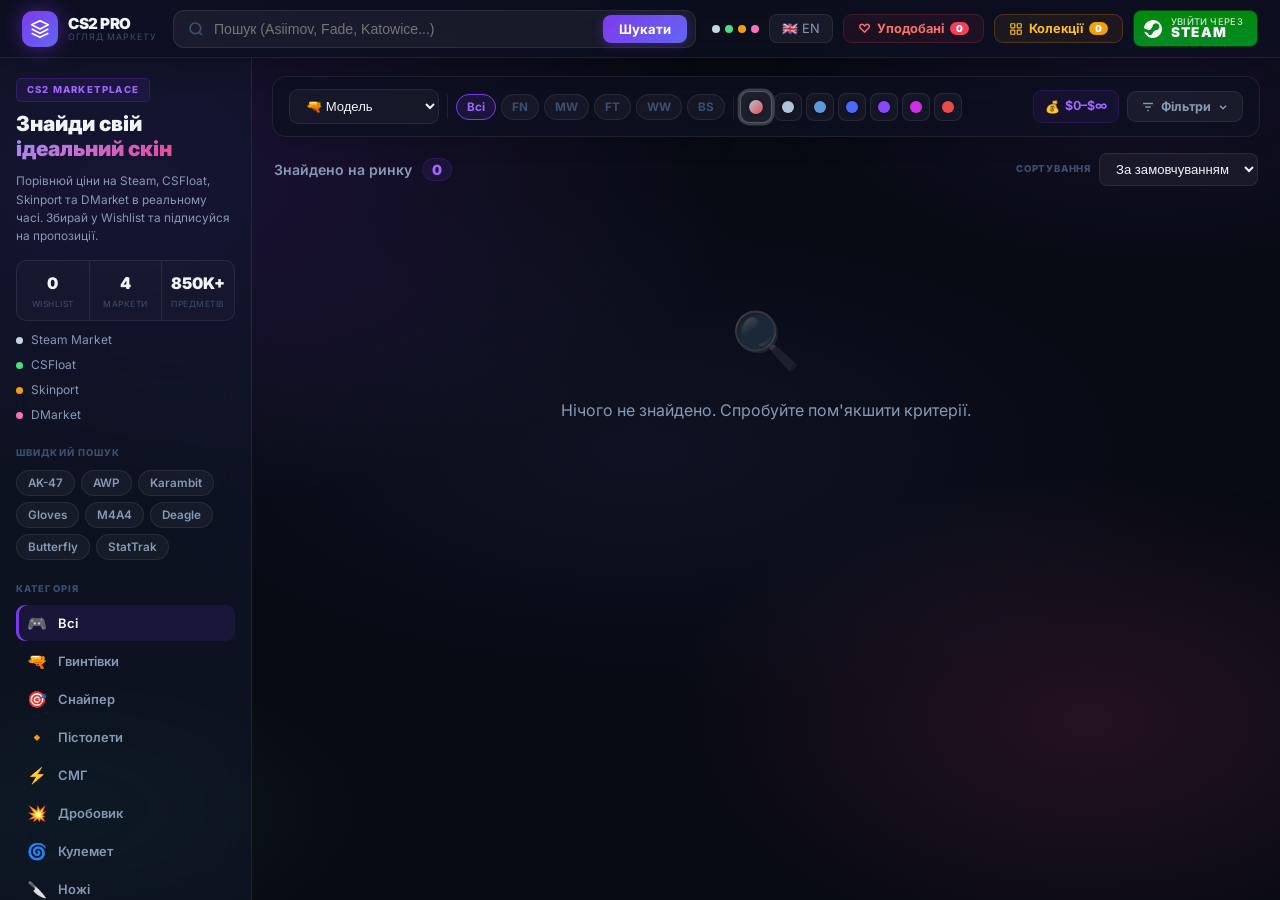
==== commit 574df9af: "Add files via upload" ====
--- a/index.html
+++ b/index.html
@@ -60,15 +60,31 @@
             <span id="headerFavCount" class="header-fav-count">0</span>
         </button>
 
+        <!-- Collections button -->
+        <button id="btnHeaderCollections" class="btn-header-collections" onclick="toggleCollectionsPanel()" title="Мої Колекції">
+            <svg viewBox="0 0 24 24" width="14" height="14" fill="none" stroke="currentColor" stroke-width="2"><rect x="3" y="3" width="7" height="7" rx="1"/><rect x="14" y="3" width="7" height="7" rx="1"/><rect x="14" y="14" width="7" height="7" rx="1"/><rect x="3" y="14" width="7" height="7" rx="1"/></svg>
+            <span>Колекції</span>
+            <span id="headerCollCount" class="header-fav-count" style="background:#f59e0b;color:#fff">0</span>
+        </button>
+
         <button id="steamLoginBtn" class="btn-steam-login" onclick="steamLogin()">
-            <svg viewBox="0 0 24 24" width="16" height="16" fill="currentColor"><path d="M11.979 0C5.678 0 .511 4.86.022 11.037l6.432 2.658c.545-.371 1.203-.59 1.912-.59.063 0 .125.004.188.006l2.861-4.142V8.91c0-2.495 2.028-4.524 4.524-4.524 2.494 0 4.524 2.031 4.524 4.527s-2.03 4.525-4.524 4.525h-.105l-4.076 2.911c0 .052.004.105.004.159 0 1.875-1.515 3.396-3.39 3.396-1.635 0-3.016-1.173-3.331-2.727L.436 15.27C1.862 20.307 6.486 24 11.979 24c6.627 0 11.999-5.373 11.999-12S18.605 0 11.979 0z"/></svg>
-            CS2 Player
+            <!-- Official Steam logo -->
+            <svg viewBox="0 0 24 24" width="18" height="18" fill="currentColor" style="flex-shrink:0">
+                <path d="M11.979 0C5.678 0 .511 4.86.022 11.037l6.432 2.658c.545-.371 1.203-.59 1.912-.59.063 0 .125.004.188.006l2.861-4.142V8.91c0-2.495 2.028-4.524 4.524-4.524 2.494 0 4.524 2.031 4.524 4.527s-2.03 4.525-4.524 4.525h-.105l-4.076 2.911c0 .052.004.105.004.159 0 1.875-1.515 3.396-3.39 3.396-1.635 0-3.016-1.173-3.331-2.727L.436 15.27C1.862 20.307 6.486 24 11.979 24c6.627 0 11.999-5.373 11.999-12S18.605 0 11.979 0z"/>
+            </svg>
+            <span class="btn-steam-login-text">
+                <span class="btn-steam-login-sub">Увійти через</span>
+                <span class="btn-steam-login-main">STEAM</span>
+            </span>
         </button>
         <div id="steamProfile" class="profile-badge" style="display:none;">
             <img id="panelAvatar" src="" alt="" class="profile-avatar">
             <span id="panelName" class="profile-name"></span>
             <span id="wishlistCountBadge" class="wishlist-badge">0</span>
             <button class="btn-profile-action" onclick="toggleProfilePanel()">Wishlist</button>
+            <button class="btn-header-logout" onclick="steamLogout()" title="Вийти з аккаунту">
+                <svg viewBox="0 0 24 24" width="14" height="14" fill="none" stroke="currentColor" stroke-width="2"><path d="M9 21H5a2 2 0 01-2-2V5a2 2 0 012-2h4M16 17l5-5-5-5M21 12H9"/></svg>
+            </button>
         </div>
     </div>
 </header>
@@ -374,12 +390,112 @@
             </div>
             <div class="modal-action-row">
                 <button id="modalFavBtn" class="btn-modal-fav" onclick="toggleModalFav()">♡ До Wishlist</button>
+                <button class="btn-modal-add-coll" onclick="openAddToCollectionMenu(event)">
+                    <svg viewBox="0 0 24 24" width="13" height="13" fill="none" stroke="currentColor" stroke-width="2.5"><rect x="3" y="3" width="7" height="7" rx="1"/><rect x="14" y="3" width="7" height="7" rx="1"/><rect x="14" y="14" width="7" height="7" rx="1"/><rect x="3" y="14" width="7" height="7" rx="1"/></svg>
+                    До колекції
+                </button>
                 <a id="modalBuyBtn" href="#" target="_blank" class="btn-modal-buy">Купити на Steam</a>
             </div>
-        </div>
+            <!-- Add-to-collection dropdown -->
+            <div id="addToCollDropdown" class="add-to-coll-dropdown" style="display:none"></div>
+        </div>
+    </div>
+</div>
+
+<!-- ═══════════════════ COLLECTIONS PANEL ═══════════════════ -->
+<div id="collOverlay" class="profile-overlay" onclick="toggleCollectionsPanel()"></div>
+<div id="collPanel" class="profile-panel coll-panel" style="display:none">
+
+    <!-- LIST VIEW -->
+    <div id="collListView">
+        <div class="profile-panel-header">
+            <div class="profile-panel-user">
+                <div class="coll-panel-icon">⊞</div>
+                <div>
+                    <div class="panel-name-big">Мої Колекції</div>
+                    <div class="panel-tag">Набори скінів</div>
+                </div>
+            </div>
+            <button class="panel-close-btn" onclick="toggleCollectionsPanel()">✕</button>
+        </div>
+        <div class="coll-create-bar">
+            <button class="btn-coll-create" onclick="openCreateCollection()">
+                <svg viewBox="0 0 24 24" width="14" height="14" fill="none" stroke="currentColor" stroke-width="2.5"><line x1="12" y1="5" x2="12" y2="19"/><line x1="5" y1="12" x2="19" y2="12"/></svg>
+                Нова колекція
+            </button>
+        </div>
+        <div class="panel-items-list" id="collList">
+            <div class="panel-empty"><div class="panel-empty-icon">⊞</div>Ще немає колекцій.<br>Натисни «Нова колекція» щоб розпочати.</div>
+        </div>
+    </div>
+
+    <!-- DETAIL VIEW (hidden until collection clicked) -->
+    <div id="collDetailView" style="display:none">
+        <div class="profile-panel-header">
+            <button class="panel-back-btn" onclick="showCollListView()">
+                <svg viewBox="0 0 24 24" width="14" height="14" fill="none" stroke="currentColor" stroke-width="2.5"><polyline points="15,18 9,12 15,6"/></svg>
+                Назад
+            </button>
+            <div id="collDetailName" class="panel-name-big" style="flex:1;text-align:center"></div>
+            <button class="panel-close-btn" onclick="toggleCollectionsPanel()">✕</button>
+        </div>
+
+        <!-- Price summary -->
+        <div class="panel-wishlist-total">
+            <div class="panel-total-label">Загальна вартість набору</div>
+            <div id="collDetailTotal" class="panel-total-value">$0.00</div>
+            <div id="collDetailBreakdown" class="panel-market-breakdown"></div>
+        </div>
+
+        <!-- Action buttons -->
+        <div class="coll-detail-actions">
+            <button class="btn-coll-action btn-coll-edit" onclick="openEditCollection()">
+                <svg viewBox="0 0 24 24" width="13" height="13" fill="none" stroke="currentColor" stroke-width="2"><path d="M11 4H4a2 2 0 00-2 2v14a2 2 0 002 2h14a2 2 0 002-2v-7"/><path d="M18.5 2.5a2.121 2.121 0 013 3L12 15l-4 1 1-4 9.5-9.5z"/></svg>
+                Редагувати
+            </button>
+            <button class="btn-coll-action btn-coll-delete" onclick="deleteActiveCollection()" title="Видалити колекцію">
+                <svg viewBox="0 0 24 24" width="13" height="13" fill="none" stroke="currentColor" stroke-width="2"><polyline points="3,6 5,6 21,6"/><path d="M19 6l-1 14a2 2 0 01-2 2H8a2 2 0 01-2-2L5 6"/><path d="M10 11v6M14 11v6"/><path d="M9 6V4a1 1 0 011-1h4a1 1 0 011 1v2"/></svg>
+                Видалити
+            </button>
+            <button class="btn-coll-action btn-coll-buy" onclick="buyAllInCollection()">
+                <svg viewBox="0 0 24 24" width="13" height="13" fill="none" stroke="currentColor" stroke-width="2"><circle cx="9" cy="21" r="1"/><circle cx="20" cy="21" r="1"/><path d="M1 1h4l2.68 13.39a2 2 0 002 1.61h9.72a2 2 0 001.99-1.85L23 6H6"/></svg>
+                Купити всі
+            </button>
+            <button class="btn-coll-action btn-coll-cs2" onclick="viewInCS2()">
+                <svg viewBox="0 0 24 24" width="13" height="13" fill="none" stroke="currentColor" stroke-width="2"><polygon points="5,3 19,12 5,21"/></svg>
+                В CS2
+            </button>
+        </div>
+
+        <!-- Items list -->
+        <div class="panel-items-list" id="collDetailItems"></div>
+    </div>
+</div>
+
+<!-- ═══════════════════ CREATE/EDIT COLLECTION MODAL ═══════════════════ -->
+<div id="collModalOverlay" class="modal-overlay" onclick="closeCollModal()" style="display:none"></div>
+<div id="collModal" class="coll-edit-modal" style="display:none">
+    <div class="coll-modal-header">
+        <h3 id="collModalTitle">Нова колекція</h3>
+        <button class="panel-close-btn" onclick="closeCollModal()">✕</button>
+    </div>
+    <div class="coll-modal-body">
+        <label class="flabel">НАЗВА КОЛЕКЦІЇ</label>
+        <input id="collModalName" class="coll-name-input" type="text" placeholder="Наприклад: Червоний інвентар" maxlength="40">
+        <div class="coll-modal-items-label">
+            <span class="flabel">СКІНИ У КОЛЕКЦІЇ</span>
+            <span id="collModalItemCount" class="coll-item-count">0 скінів</span>
+        </div>
+        <div id="collModalItems" class="coll-modal-items-list"></div>
+    </div>
+    <div class="coll-modal-footer">
+        <button class="btn-coll-cancel" onclick="closeCollModal()">Скасувати</button>
+        <button class="btn-coll-delete-modal" id="btnCollDelete" onclick="deleteCurrentCollection()" style="display:none">Видалити</button>
+        <button class="btn-coll-save" onclick="saveCollection()">Зберегти</button>
     </div>
 </div>
 
 <script src="app.js"></script>
 </body>
 </html>
+
--- a/style.css
+++ b/style.css
@@ -1,586 +1,2191 @@
 :root {
-    --bg:       #080b12;
-    --bg1:      #0d1120;
-    --bg2:      #121829;
-    --bg3:      #181f33;
-    --border:   rgba(255,255,255,.08);
-    --glass:    rgba(13,17,32,.7);
-    --glass2:   rgba(18,24,41,.6);
-    --accent:   #7c3aed;
-    --accent2:  #9f67ff;
-    --text:     #f1f5f9;
-    --text2:    #8899b4;
-    --text3:    #3d4f6e;
-    --green:    #22c55e;
-    --trans:    .22s cubic-bezier(.4,0,.2,1);
-    --sidebar-w:252px;
+    --bg: #080b12;
+    --bg1: #0d1120;
+    --bg2: #121829;
+    --bg3: #181f33;
+    --border: rgba(255, 255, 255, .08);
+    --glass: rgba(13, 17, 32, .7);
+    --glass2: rgba(18, 24, 41, .6);
+    --accent: #7c3aed;
+    --accent2: #9f67ff;
+    --text: #f1f5f9;
+    --text2: #8899b4;
+    --text3: #3d4f6e;
+    --green: #22c55e;
+    --trans: .22s cubic-bezier(.4, 0, .2, 1);
+    --sidebar-w: 252px;
     --header-h: 58px;
 }
 
 /* ═════════════════════════ BASE ══════════════════════════ */
-*{margin:0;padding:0;box-sizing:border-box}
-html{scroll-behavior:smooth}
-body{
-    background:var(--bg);color:var(--text);
-    font-family:'Inter',sans-serif;line-height:1.5;
-    -webkit-font-smoothing:antialiased;min-height:100vh;
-    overflow-x:hidden;
-}
-::-webkit-scrollbar{width:5px;height:5px}
-::-webkit-scrollbar-track{background:transparent}
-::-webkit-scrollbar-thumb{background:rgba(255,255,255,.1);border-radius:10px}
-button{font-family:inherit;cursor:pointer}
-a{text-decoration:none;color:inherit}
+* {
+    margin: 0;
+    padding: 0;
+    box-sizing: border-box
+}
+
+html {
+    scroll-behavior: smooth
+}
+
+body {
+    background: var(--bg);
+    color: var(--text);
+    font-family: 'Inter', sans-serif;
+    line-height: 1.5;
+    -webkit-font-smoothing: antialiased;
+    min-height: 100vh;
+    overflow-x: hidden;
+}
+
+::-webkit-scrollbar {
+    width: 5px;
+    height: 5px
+}
+
+::-webkit-scrollbar-track {
+    background: transparent
+}
+
+::-webkit-scrollbar-thumb {
+    background: rgba(255, 255, 255, .1);
+    border-radius: 10px
+}
+
+button {
+    font-family: inherit;
+    cursor: pointer
+}
+
+a {
+    text-decoration: none;
+    color: inherit
+}
 
 /* ═════════════════════════ ANIMATED BACKGROUND ═══════════════════ */
 body::before {
-    content:'';
-    position:fixed;inset:0;z-index:0;pointer-events:none;
+    content: '';
+    position: fixed;
+    inset: 0;
+    z-index: 0;
+    pointer-events: none;
     background:
-        radial-gradient(ellipse 80% 60% at 10% 20%, rgba(124,58,237,.18) 0%, transparent 60%),
-        radial-gradient(ellipse 60% 50% at 85% 80%, rgba(236,72,153,.12) 0%, transparent 55%),
-        radial-gradient(ellipse 70% 45% at 50% 50%, rgba(99,102,241,.08) 0%, transparent 65%);
+        radial-gradient(ellipse 80% 60% at 10% 20%, rgba(124, 58, 237, .18) 0%, transparent 60%),
+        radial-gradient(ellipse 60% 50% at 85% 80%, rgba(236, 72, 153, .12) 0%, transparent 55%),
+        radial-gradient(ellipse 70% 45% at 50% 50%, rgba(99, 102, 241, .08) 0%, transparent 65%);
     animation: bgMove 18s ease-in-out infinite alternate;
 }
+
 body::after {
-    content:'';
-    position:fixed;inset:0;z-index:0;pointer-events:none;
+    content: '';
+    position: fixed;
+    inset: 0;
+    z-index: 0;
+    pointer-events: none;
     background:
-        radial-gradient(ellipse 55% 40% at 90% 10%, rgba(124,58,237,.1) 0%, transparent 55%),
-        radial-gradient(ellipse 50% 35% at 5% 90%, rgba(99,244,215,.07) 0%, transparent 50%);
+        radial-gradient(ellipse 55% 40% at 90% 10%, rgba(124, 58, 237, .1) 0%, transparent 55%),
+        radial-gradient(ellipse 50% 35% at 5% 90%, rgba(99, 244, 215, .07) 0%, transparent 50%);
     animation: bgMove2 22s ease-in-out infinite alternate;
 }
-@keyframes bgMove{
-    0%  { transform:translate(0,0)    scale(1); }
-    33% { transform:translate(3%,2%)  scale(1.04); }
-    66% { transform:translate(-2%,3%) scale(.97); }
-    100%{ transform:translate(2%,-2%) scale(1.02); }
-}
-@keyframes bgMove2{
-    0%  { transform:translate(0,0)    scale(1); }
-    50% { transform:translate(-3%,-2%)scale(1.05); }
-    100%{ transform:translate(2%,3%)  scale(.98); }
+
+@keyframes bgMove {
+    0% {
+        transform: translate(0, 0) scale(1);
+    }
+
+    33% {
+        transform: translate(3%, 2%) scale(1.04);
+    }
+
+    66% {
+        transform: translate(-2%, 3%) scale(.97);
+    }
+
+    100% {
+        transform: translate(2%, -2%) scale(1.02);
+    }
+}
+
+@keyframes bgMove2 {
+    0% {
+        transform: translate(0, 0) scale(1);
+    }
+
+    50% {
+        transform: translate(-3%, -2%)scale(1.05);
+    }
+
+    100% {
+        transform: translate(2%, 3%) scale(.98);
+    }
 }
 
 /* Grid overlay texture */
-body > *{ position:relative;z-index:1 }
+body>* {
+    position: relative;
+    z-index: 1
+}
 
 /* ═════════════════════════ HEADER ════════════════════════ */
-.main-header{
-    position:sticky;top:0;z-index:900;
-    display:flex;align-items:center;gap:16px;
-    padding:0 22px;height:var(--header-h);
-    background:var(--glass);
-    backdrop-filter:blur(20px) saturate(1.4);
-    -webkit-backdrop-filter:blur(20px) saturate(1.4);
-    border-bottom:1px solid var(--border);
-    box-shadow:0 1px 30px rgba(0,0,0,.3);
-}
-
-.logo{display:flex;align-items:center;gap:10px;flex-shrink:0}
-.logo-icon{
-    width:36px;height:36px;border-radius:10px;
-    background:linear-gradient(135deg,var(--accent),#6366f1);
-    display:flex;align-items:center;justify-content:center;flex-shrink:0;
-    box-shadow:0 0 20px rgba(124,58,237,.5);
-}
-.logo-text{display:flex;flex-direction:column;line-height:1}
-.logo-main{font-size:.95rem;font-weight:900;letter-spacing:-.5px}
-.logo-sub{font-size:.55rem;color:var(--text3);text-transform:uppercase;letter-spacing:1px;margin-top:2px}
-
-.search-wrap{
-    flex:1;display:flex;align-items:center;gap:10px;
-    background:rgba(255,255,255,.05);border:1px solid var(--border);
-    border-radius:11px;padding:0 8px 0 14px;height:38px;
-    transition:var(--trans);min-width:0;
-}
-.search-wrap:focus-within{
-    border-color:rgba(124,58,237,.5);
-    box-shadow:0 0 0 3px rgba(124,58,237,.12),inset 0 0 20px rgba(124,58,237,.04);
-}
-.search-icon{color:var(--text3);flex-shrink:0}
-.search-input{flex:1;background:none;border:none;color:var(--text);font-size:.88rem;outline:none;min-width:0}
-.btn-search{
-    background:linear-gradient(135deg,var(--accent),#6366f1);
-    color:#fff;border:none;padding:6px 16px;border-radius:8px;
-    font-size:.82rem;font-weight:700;white-space:nowrap;flex-shrink:0;transition:var(--trans);
-    box-shadow:0 2px 12px rgba(124,58,237,.35);
-}
-.btn-search:hover{transform:translateY(-1px);box-shadow:0 4px 18px rgba(124,58,237,.5)}
-
-.header-right{display:flex;align-items:center;gap:10px;flex-shrink:0}
-.market-indicators{display:flex;align-items:center;gap:5px}
-.mkt-dot{width:8px;height:8px;border-radius:50%;animation:mpulse 2.5s ease-in-out infinite}
-.mkt-dot.steam{background:#c7d5e0}.mkt-dot.csfloat{background:#4ade80;animation-delay:.35s}
-.mkt-dot.skinport{background:#f59e0b;animation-delay:.7s}.mkt-dot.dmarket{background:#f472b6;animation-delay:1.1s}
-@keyframes mpulse{0%,100%{opacity:1;transform:scale(1)}50%{opacity:.4;transform:scale(.8)}}
-
-.btn-lang{
-    background:rgba(255,255,255,.05);border:1px solid var(--border);
-    color:var(--text2);padding:6px 12px;border-radius:8px;font-size:.8rem;
-    white-space:nowrap;transition:var(--trans);backdrop-filter:blur(10px);
-}
-.btn-lang:hover{background:rgba(255,255,255,.1);color:var(--text)}
+.main-header {
+    position: sticky;
+    top: 0;
+    z-index: 900;
+    display: flex;
+    align-items: center;
+    gap: 16px;
+    padding: 0 22px;
+    height: var(--header-h);
+    background: var(--glass);
+    backdrop-filter: blur(20px) saturate(1.4);
+    -webkit-backdrop-filter: blur(20px) saturate(1.4);
+    border-bottom: 1px solid var(--border);
+    box-shadow: 0 1px 30px rgba(0, 0, 0, .3);
+}
+
+.logo {
+    display: flex;
+    align-items: center;
+    gap: 10px;
+    flex-shrink: 0
+}
+
+.logo-icon {
+    width: 36px;
+    height: 36px;
+    border-radius: 10px;
+    background: linear-gradient(135deg, var(--accent), #6366f1);
+    display: flex;
+    align-items: center;
+    justify-content: center;
+    flex-shrink: 0;
+    box-shadow: 0 0 20px rgba(124, 58, 237, .5);
+}
+
+.logo-text {
+    display: flex;
+    flex-direction: column;
+    line-height: 1
+}
+
+.logo-main {
+    font-size: .95rem;
+    font-weight: 900;
+    letter-spacing: -.5px
+}
+
+.logo-sub {
+    font-size: .55rem;
+    color: var(--text3);
+    text-transform: uppercase;
+    letter-spacing: 1px;
+    margin-top: 2px
+}
+
+.search-wrap {
+    flex: 1;
+    display: flex;
+    align-items: center;
+    gap: 10px;
+    background: rgba(255, 255, 255, .05);
+    border: 1px solid var(--border);
+    border-radius: 11px;
+    padding: 0 8px 0 14px;
+    height: 38px;
+    transition: var(--trans);
+    min-width: 0;
+}
+
+.search-wrap:focus-within {
+    border-color: rgba(124, 58, 237, .5);
+    box-shadow: 0 0 0 3px rgba(124, 58, 237, .12), inset 0 0 20px rgba(124, 58, 237, .04);
+}
+
+.search-icon {
+    color: var(--text3);
+    flex-shrink: 0
+}
+
+.search-input {
+    flex: 1;
+    background: none;
+    border: none;
+    color: var(--text);
+    font-size: .88rem;
+    outline: none;
+    min-width: 0
+}
+
+.btn-search {
+    background: linear-gradient(135deg, var(--accent), #6366f1);
+    color: #fff;
+    border: none;
+    padding: 6px 16px;
+    border-radius: 8px;
+    font-size: .82rem;
+    font-weight: 700;
+    white-space: nowrap;
+    flex-shrink: 0;
+    transition: var(--trans);
+    box-shadow: 0 2px 12px rgba(124, 58, 237, .35);
+}
+
+.btn-search:hover {
+    transform: translateY(-1px);
+    box-shadow: 0 4px 18px rgba(124, 58, 237, .5)
+}
+
+.header-right {
+    display: flex;
+    align-items: center;
+    gap: 10px;
+    flex-shrink: 0
+}
+
+.market-indicators {
+    display: flex;
+    align-items: center;
+    gap: 5px
+}
+
+.mkt-dot {
+    width: 8px;
+    height: 8px;
+    border-radius: 50%;
+    animation: mpulse 2.5s ease-in-out infinite
+}
+
+.mkt-dot.steam {
+    background: #c7d5e0
+}
+
+.mkt-dot.csfloat {
+    background: #4ade80;
+    animation-delay: .35s
+}
+
+.mkt-dot.skinport {
+    background: #f59e0b;
+    animation-delay: .7s
+}
+
+.mkt-dot.dmarket {
+    background: #f472b6;
+    animation-delay: 1.1s
+}
+
+@keyframes mpulse {
+
+    0%,
+    100% {
+        opacity: 1;
+        transform: scale(1)
+    }
+
+    50% {
+        opacity: .4;
+        transform: scale(.8)
+    }
+}
+
+.btn-lang {
+    background: rgba(255, 255, 255, .05);
+    border: 1px solid var(--border);
+    color: var(--text2);
+    padding: 6px 12px;
+    border-radius: 8px;
+    font-size: .8rem;
+    white-space: nowrap;
+    transition: var(--trans);
+    backdrop-filter: blur(10px);
+}
+
+.btn-lang:hover {
+    background: rgba(255, 255, 255, .1);
+    color: var(--text)
+}
 
 /* Favorites header button */
-.btn-header-favs{
-    display:flex;align-items:center;gap:6px;
-    background:rgba(244,63,94,.07);border:1.5px solid rgba(244,63,94,.2);
-    color:#f87171;padding:6px 14px;border-radius:9px;
-    font-size:.8rem;font-weight:700;white-space:nowrap;transition:var(--trans);
-    position:relative;
-}
-.btn-header-favs:hover{background:rgba(244,63,94,.14);border-color:rgba(244,63,94,.4);color:#fff}
-.btn-header-favs.active{background:rgba(244,63,94,.18);border-color:#f43f5e;color:#fff}
-.header-fav-count{
-    background:#f43f5e;color:#fff;font-size:.6rem;font-weight:900;
-    padding:1px 6px;border-radius:10px;min-width:18px;text-align:center;
-}
-
-.btn-steam-login{
-    display:flex;align-items:center;gap:7px;
-    background:rgba(42,157,92,.85);color:#fff;border:none;
-    padding:7px 14px;border-radius:9px;font-weight:700;font-size:.82rem;
-    white-space:nowrap;transition:var(--trans);backdrop-filter:blur(10px);
-}
-.btn-steam-login:hover{background:#22c55e;transform:translateY(-1px);box-shadow:0 4px 14px rgba(34,197,94,.3)}
-
-.profile-badge{
-    display:flex;align-items:center;gap:9px;padding:4px 12px 4px 5px;
-    background:rgba(255,255,255,.05);border:1px solid var(--border);
-    border-radius:40px;backdrop-filter:blur(10px);
-}
-.profile-avatar{width:28px;height:28px;border-radius:50%;border:2px solid var(--accent);flex-shrink:0}
-.profile-name{font-size:.8rem;font-weight:600;max-width:90px;white-space:nowrap;overflow:hidden;text-overflow:ellipsis}
-.wishlist-badge{background:var(--accent);font-size:.6rem;font-weight:800;padding:1px 6px;border-radius:10px}
-.btn-profile-action{
-    background:var(--accent);color:#fff;border:none;padding:6px 12px;
-    border-radius:7px;font-size:.76rem;font-weight:700;white-space:nowrap;transition:var(--trans);
-}
-.btn-profile-action:hover{background:var(--accent2)}
+.btn-header-favs {
+    display: flex;
+    align-items: center;
+    gap: 6px;
+    background: rgba(244, 63, 94, .07);
+    border: 1.5px solid rgba(244, 63, 94, .2);
+    color: #f87171;
+    padding: 6px 14px;
+    border-radius: 9px;
+    font-size: .8rem;
+    font-weight: 700;
+    white-space: nowrap;
+    transition: var(--trans);
+    position: relative;
+}
+
+.btn-header-favs:hover {
+    background: rgba(244, 63, 94, .14);
+    border-color: rgba(244, 63, 94, .4);
+    color: #fff
+}
+
+.btn-header-favs.active {
+    background: rgba(244, 63, 94, .18);
+    border-color: #f43f5e;
+    color: #fff
+}
+
+.header-fav-count {
+    background: #f43f5e;
+    color: #fff;
+    font-size: .6rem;
+    font-weight: 900;
+    padding: 1px 6px;
+    border-radius: 10px;
+    min-width: 18px;
+    text-align: center;
+}
+
+.btn-steam-login {
+    display: flex;
+    align-items: center;
+    gap: 9px;
+    background: linear-gradient(180deg, #03880a 0%, #038a25 100%);
+    color: #ffffff;
+    border: 1px solid rgba(0, 0, 0, .5);
+    padding: 6px 14px 6px 10px;
+    border-radius: 8px;
+    white-space: nowrap;
+    transition: var(--trans);
+    cursor: pointer;
+
+}
+
+.btn-steam-login:hover {
+    background: linear-gradient(180deg, #027708 0%, #037c22 100%);
+    border-color: rgba(0, 0, 0, .7);
+    transform: translateY(-1px);
+    color: #ffffff;
+}
+
+.btn-steam-login:active {
+    transform: translateY(0);
+    box-shadow: inset 0 2px 4px rgba(0, 0, 0, .4)
+}
+
+.btn-steam-login-text {
+    display: flex;
+    flex-direction: column;
+    line-height: 1;
+    text-align: left
+}
+
+.btn-steam-login-sub {
+    font-size: .58rem;
+    font-weight: 500;
+    opacity: .8;
+    letter-spacing: .04em;
+    text-transform: uppercase
+}
+
+.btn-steam-login-main {
+    font-size: .84rem;
+    font-weight: 900;
+    letter-spacing: .1em;
+    color: #fff
+}
+
+
+.profile-badge {
+    display: flex;
+    align-items: center;
+    gap: 9px;
+    padding: 4px 12px 4px 5px;
+    background: rgba(255, 255, 255, .05);
+    border: 1px solid var(--border);
+    border-radius: 40px;
+    backdrop-filter: blur(10px);
+}
+
+.profile-avatar {
+    width: 28px;
+    height: 28px;
+    border-radius: 50%;
+    border: 2px solid var(--accent);
+    flex-shrink: 0
+}
+
+.profile-name {
+    font-size: .8rem;
+    font-weight: 600;
+    max-width: 90px;
+    white-space: nowrap;
+    overflow: hidden;
+    text-overflow: ellipsis
+}
+
+.wishlist-badge {
+    background: var(--accent);
+    font-size: .6rem;
+    font-weight: 800;
+    padding: 1px 6px;
+    border-radius: 10px
+}
+
+.btn-profile-action {
+    background: var(--accent);
+    color: #fff;
+    border: none;
+    padding: 6px 12px;
+    border-radius: 7px;
+    font-size: .76rem;
+    font-weight: 700;
+    white-space: nowrap;
+    transition: var(--trans);
+}
+
+.btn-profile-action:hover {
+    background: var(--accent2)
+}
 
 /* Hamburger (mobile) */
-.btn-hamburger{
-    display:none;width:38px;height:38px;border:1px solid var(--border);
-    background:rgba(255,255,255,.05);border-radius:9px;color:var(--text2);
-    font-size:1.2rem;align-items:center;justify-content:center;flex-shrink:0;transition:var(--trans);
-}
-.btn-hamburger:hover{background:rgba(255,255,255,.1);color:var(--text)}
+.btn-hamburger {
+    display: none;
+    width: 38px;
+    height: 38px;
+    border: 1px solid var(--border);
+    background: rgba(255, 255, 255, .05);
+    border-radius: 9px;
+    color: var(--text2);
+    font-size: 1.2rem;
+    align-items: center;
+    justify-content: center;
+    flex-shrink: 0;
+    transition: var(--trans);
+}
+
+.btn-hamburger:hover {
+    background: rgba(255, 255, 255, .1);
+    color: var(--text)
+}
 
 /* ═════════════════════════ PAGE LAYOUT ════════════════════ */
-.page-wrap{display:flex;align-items:flex-start;min-height:calc(100vh - var(--header-h))}
+.page-wrap {
+    display: flex;
+    align-items: flex-start;
+    min-height: calc(100vh - var(--header-h))
+}
 
 /* ═════════════════════════ SIDEBAR ════════════════════════ */
-.sidebar{
-    width:var(--sidebar-w);min-width:var(--sidebar-w);
-    background:var(--glass2);
-    backdrop-filter:blur(16px) saturate(1.3);
-    -webkit-backdrop-filter:blur(16px) saturate(1.3);
-    border-right:1px solid var(--border);
-    padding:20px 16px 28px;display:flex;flex-direction:column;gap:22px;
-    position:sticky;top:var(--header-h);height:calc(100vh - var(--header-h));
-    overflow-y:auto;transition:transform .3s cubic-bezier(.4,0,.2,1);
-}
+.sidebar {
+    width: var(--sidebar-w);
+    min-width: var(--sidebar-w);
+    background: var(--glass2);
+    backdrop-filter: blur(16px) saturate(1.3);
+    -webkit-backdrop-filter: blur(16px) saturate(1.3);
+    border-right: 1px solid var(--border);
+    padding: 20px 16px 28px;
+    display: flex;
+    flex-direction: column;
+    gap: 22px;
+    position: sticky;
+    top: var(--header-h);
+    height: calc(100vh - var(--header-h));
+    overflow-y: auto;
+    transition: transform .3s cubic-bezier(.4, 0, .2, 1);
+}
+
 /* Mobile sidebar overlay */
-.sidebar-overlay{
-    display:none;
-    position:fixed;inset:0;
-    background:rgba(0,0,0,.75);
+.sidebar-overlay {
+    display: none;
+    position: fixed;
+    inset: 0;
+    background: rgba(0, 0, 0, .75);
     /* NO backdrop-filter here — it blurs the entire page */
-    z-index:800;
-    transition:opacity .3s;
-}
-.sidebar-overlay.open{display:block}
-.sidebar.mobile-open{transform:translateX(0) !important}
+    z-index: 800;
+    transition: opacity .3s;
+}
+
+.sidebar-overlay.open {
+    display: block
+}
+
+.sidebar.mobile-open {
+    transform: translateX(0) !important
+}
 
 /* Hero Block */
-.hero-block{display:flex;flex-direction:column;gap:10px}
-.hero-tag{
-    display:inline-flex;align-items:center;
-    font-size:.6rem;font-weight:800;text-transform:uppercase;letter-spacing:1.2px;
-    color:var(--accent2);padding:4px 10px;
-    background:rgba(124,58,237,.1);border:1px solid rgba(124,58,237,.22);border-radius:5px;
-    width:fit-content;
-}
-.hero-title{font-size:1.3rem;font-weight:900;line-height:1.2}
-.hero-grd{background:linear-gradient(135deg,#a78bfa,#ec4899);-webkit-background-clip:text;-webkit-text-fill-color:transparent}
-.hero-sub{font-size:.74rem;color:var(--text2);line-height:1.55}
-
-.hero-stats-row{
-    display:flex;border:1px solid var(--border);border-radius:10px;overflow:hidden;
-    background:rgba(255,255,255,.02);margin-top:4px;
-}
-.hero-stat{flex:1;display:flex;flex-direction:column;align-items:center;padding:10px 4px;border-right:1px solid var(--border)}
-.hero-stat:last-child{border-right:none}
-.hero-stat-num{font-size:1rem;font-weight:900}
-.hero-stat-label{font-size:.53rem;color:var(--text3);text-transform:uppercase;letter-spacing:.5px;margin-top:3px}
-
-.hero-market-dots{display:flex;flex-direction:column;gap:7px}
-.hero-mkt{display:flex;align-items:center;gap:8px;font-size:.75rem;color:var(--text2)}
-.hm-dot{width:7px;height:7px;border-radius:50%;flex-shrink:0}
-.hm-dot.steam{background:#c7d5e0}.hm-dot.csfloat{background:#4ade80}
-.hm-dot.skinport{background:#f59e0b}.hm-dot.dmarket{background:#f472b6}
-
-.sidebar-section{display:flex;flex-direction:column;gap:9px}
-.sidebar-section-label{font-size:.59rem;font-weight:800;text-transform:uppercase;color:var(--text3);letter-spacing:1.1px}
-.quick-pills{display:flex;flex-wrap:wrap;gap:6px}
-.qpill{
-    background:rgba(255,255,255,.04);border:1px solid var(--border);
-    color:var(--text2);padding:5px 11px;border-radius:20px;font-size:.73rem;font-weight:600;transition:var(--trans);
-}
-.qpill:hover{background:rgba(124,58,237,.12);border-color:var(--accent);color:#fff}
-
-.cat-list{display:flex;flex-direction:column;gap:2px}
-.cat-item{
-    display:flex;align-items:center;gap:10px;padding:8px 10px;
-    border-radius:9px;border:none;background:none;color:var(--text2);
-    font-size:.81rem;font-weight:600;transition:var(--trans);width:100%;text-align:left;
-}
-.cat-item:hover{background:rgba(255,255,255,.05);color:var(--text)}
-.cat-item.active{background:rgba(124,58,237,.12);color:#fff;box-shadow:inset 3px 0 0 var(--accent)}
-.cat-emoji{font-size:1rem;width:22px;text-align:center;flex-shrink:0}
+.hero-block {
+    display: flex;
+    flex-direction: column;
+    gap: 10px
+}
+
+.hero-tag {
+    display: inline-flex;
+    align-items: center;
+    font-size: .6rem;
+    font-weight: 800;
+    text-transform: uppercase;
+    letter-spacing: 1.2px;
+    color: var(--accent2);
+    padding: 4px 10px;
+    background: rgba(124, 58, 237, .1);
+    border: 1px solid rgba(124, 58, 237, .22);
+    border-radius: 5px;
+    width: fit-content;
+}
+
+.hero-title {
+    font-size: 1.3rem;
+    font-weight: 900;
+    line-height: 1.2
+}
+
+.hero-grd {
+    background: linear-gradient(135deg, #a78bfa, #ec4899);
+    -webkit-background-clip: text;
+    -webkit-text-fill-color: transparent
+}
+
+.hero-sub {
+    font-size: .74rem;
+    color: var(--text2);
+    line-height: 1.55
+}
+
+.hero-stats-row {
+    display: flex;
+    border: 1px solid var(--border);
+    border-radius: 10px;
+    overflow: hidden;
+    background: rgba(255, 255, 255, .02);
+    margin-top: 4px;
+}
+
+.hero-stat {
+    flex: 1;
+    display: flex;
+    flex-direction: column;
+    align-items: center;
+    padding: 10px 4px;
+    border-right: 1px solid var(--border)
+}
+
+.hero-stat:last-child {
+    border-right: none
+}
+
+.hero-stat-num {
+    font-size: 1rem;
+    font-weight: 900
+}
+
+.hero-stat-label {
+    font-size: .53rem;
+    color: var(--text3);
+    text-transform: uppercase;
+    letter-spacing: .5px;
+    margin-top: 3px
+}
+
+.hero-market-dots {
+    display: flex;
+    flex-direction: column;
+    gap: 7px
+}
+
+.hero-mkt {
+    display: flex;
+    align-items: center;
+    gap: 8px;
+    font-size: .75rem;
+    color: var(--text2)
+}
+
+.hm-dot {
+    width: 7px;
+    height: 7px;
+    border-radius: 50%;
+    flex-shrink: 0
+}
+
+.hm-dot.steam {
+    background: #c7d5e0
+}
+
+.hm-dot.csfloat {
+    background: #4ade80
+}
+
+.hm-dot.skinport {
+    background: #f59e0b
+}
+
+.hm-dot.dmarket {
+    background: #f472b6
+}
+
+.sidebar-section {
+    display: flex;
+    flex-direction: column;
+    gap: 9px
+}
+
+.sidebar-section-label {
+    font-size: .59rem;
+    font-weight: 800;
+    text-transform: uppercase;
+    color: var(--text3);
+    letter-spacing: 1.1px
+}
+
+.quick-pills {
+    display: flex;
+    flex-wrap: wrap;
+    gap: 6px
+}
+
+.qpill {
+    background: rgba(255, 255, 255, .04);
+    border: 1px solid var(--border);
+    color: var(--text2);
+    padding: 5px 11px;
+    border-radius: 20px;
+    font-size: .73rem;
+    font-weight: 600;
+    transition: var(--trans);
+}
+
+.qpill:hover {
+    background: rgba(124, 58, 237, .12);
+    border-color: var(--accent);
+    color: #fff
+}
+
+.cat-list {
+    display: flex;
+    flex-direction: column;
+    gap: 2px
+}
+
+.cat-item {
+    display: flex;
+    align-items: center;
+    gap: 10px;
+    padding: 8px 10px;
+    border-radius: 9px;
+    border: none;
+    background: none;
+    color: var(--text2);
+    font-size: .81rem;
+    font-weight: 600;
+    transition: var(--trans);
+    width: 100%;
+    text-align: left;
+}
+
+.cat-item:hover {
+    background: rgba(255, 255, 255, .05);
+    color: var(--text)
+}
+
+.cat-item.active {
+    background: rgba(124, 58, 237, .12);
+    color: #fff;
+    box-shadow: inset 3px 0 0 var(--accent)
+}
+
+.cat-emoji {
+    font-size: 1rem;
+    width: 22px;
+    text-align: center;
+    flex-shrink: 0
+}
 
 /* ═════════════════════════ MAIN AREA ══════════════════════ */
-.main-area{flex:1;min-width:0;padding:18px 20px 40px;display:flex;flex-direction:column;gap:16px}
+.main-area {
+    flex: 1;
+    min-width: 0;
+    padding: 18px 20px 40px;
+    display: flex;
+    flex-direction: column;
+    gap: 16px
+}
 
 /* ═════════════════════════ FILTERS BAR ═══════════════════ */
-.filters-bar{
-    background:var(--glass);
-    backdrop-filter:blur(16px) saturate(1.2);
-    -webkit-backdrop-filter:blur(16px) saturate(1.2);
-    border:1px solid var(--border);border-radius:14px;
-    padding:12px 16px;display:flex;flex-direction:column;gap:10px;
-    box-shadow:0 4px 24px rgba(0,0,0,.2);
+.filters-bar {
+    background: var(--glass);
+    backdrop-filter: blur(16px) saturate(1.2);
+    -webkit-backdrop-filter: blur(16px) saturate(1.2);
+    border: 1px solid var(--border);
+    border-radius: 14px;
+    padding: 12px 16px;
+    display: flex;
+    flex-direction: column;
+    gap: 10px;
+    box-shadow: 0 4px 24px rgba(0, 0, 0, .2);
 }
 
 /* ── Compact Main Row ── */
-.filters-main-row{
-    display:flex;align-items:center;gap:8px;flex-wrap:wrap;min-width:0;
-}
-.filter-divider{
-    width:1px;height:24px;background:var(--border);flex-shrink:0;
+.filters-main-row {
+    display: flex;
+    align-items: center;
+    gap: 8px;
+    flex-wrap: wrap;
+    min-width: 0;
+}
+
+.filter-divider {
+    width: 1px;
+    height: 24px;
+    background: var(--border);
+    flex-shrink: 0;
 }
 
 /* Compact weapon select */
-.fselect-compact{
-    background:rgba(255,255,255,.05);border:1px solid var(--border);
-    color:var(--text);padding:7px 11px;border-radius:9px;font-size:.82rem;
-    flex-shrink:0;width:auto;max-width:150px;
-    transition:var(--trans);backdrop-filter:blur(8px);
-}
-.fselect-compact:focus{outline:none;border-color:rgba(124,58,237,.5)}
-.fselect-compact option,.fselect-compact optgroup{background:#0f1420}
+.fselect-compact {
+    background: rgba(255, 255, 255, .05);
+    border: 1px solid var(--border);
+    color: var(--text);
+    padding: 7px 11px;
+    border-radius: 9px;
+    font-size: .82rem;
+    flex-shrink: 0;
+    width: auto;
+    max-width: 150px;
+    transition: var(--trans);
+    backdrop-filter: blur(8px);
+}
+
+.fselect-compact:focus {
+    outline: none;
+    border-color: rgba(124, 58, 237, .5)
+}
+
+.fselect-compact option,
+.fselect-compact optgroup {
+    background: #0f1420
+}
 
 /* Condition row compact */
-.cond-row-compact{display:flex;gap:4px;flex-wrap:nowrap}
-.cond-row-compact .cpill{padding:5px 10px;font-size:.73rem;border-radius:18px}
+.cond-row-compact {
+    display: flex;
+    gap: 4px;
+    flex-wrap: nowrap
+}
+
+.cond-row-compact .cpill {
+    padding: 5px 10px;
+    font-size: .73rem;
+    border-radius: 18px
+}
 
 /* Rarity swatches — compact color dots */
-.rarity-swatches{display:flex;align-items:center;gap:4px}
-.rswatch{
-    width:28px;height:28px;border-radius:8px;
-    background:rgba(255,255,255,.04);border:1.5px solid var(--border);
-    display:flex;align-items:center;justify-content:center;
-    transition:var(--trans);position:relative;
-}
-.rswatch:hover,.rswatch.active{
-    background:rgba(255,255,255,.08);
-    border-color:rgba(255,255,255,.25);
-    transform:scale(1.15);
-}
-.rswatch.active{box-shadow:0 0 0 2px rgba(255,255,255,.2)}
-.rswatch-dot{
-    width:12px;height:12px;border-radius:50%;display:block;
-    box-shadow:0 0 6px rgba(0,0,0,.5);
-}
+.rarity-swatches {
+    display: flex;
+    align-items: center;
+    gap: 4px
+}
+
+.rswatch {
+    width: 28px;
+    height: 28px;
+    border-radius: 8px;
+    background: rgba(255, 255, 255, .04);
+    border: 1.5px solid var(--border);
+    display: flex;
+    align-items: center;
+    justify-content: center;
+    transition: var(--trans);
+    position: relative;
+}
+
+.rswatch:hover,
+.rswatch.active {
+    background: rgba(255, 255, 255, .08);
+    border-color: rgba(255, 255, 255, .25);
+    transform: scale(1.15);
+}
+
+.rswatch.active {
+    box-shadow: 0 0 0 2px rgba(255, 255, 255, .2)
+}
+
+.rswatch-dot {
+    width: 12px;
+    height: 12px;
+    border-radius: 50%;
+    display: block;
+    box-shadow: 0 0 6px rgba(0, 0, 0, .5);
+}
+
 /* Tooltip on hover via title */
-.rswatch[title]:hover::after{
-    content:attr(title);
-    position:absolute;bottom:calc(100% + 7px);left:50%;transform:translateX(-50%);
-    background:rgba(10,14,28,.95);border:1px solid var(--border);
-    color:var(--text);padding:4px 9px;border-radius:7px;
-    font-size:.65rem;font-weight:600;white-space:nowrap;pointer-events:none;
-    box-shadow:0 4px 16px rgba(0,0,0,.4);
-    z-index:100;
+.rswatch[title]:hover::after {
+    content: attr(title);
+    position: absolute;
+    bottom: calc(100% + 7px);
+    left: 50%;
+    transform: translateX(-50%);
+    background: rgba(10, 14, 28, .95);
+    border: 1px solid var(--border);
+    color: var(--text);
+    padding: 4px 9px;
+    border-radius: 7px;
+    font-size: .65rem;
+    font-weight: 600;
+    white-space: nowrap;
+    pointer-events: none;
+    box-shadow: 0 4px 16px rgba(0, 0, 0, .4);
+    z-index: 100;
 }
 
 /* Price quick display */
-.price-quick{
-    display:flex;align-items:center;gap:5px;
-    background:rgba(124,58,237,.07);border:1px solid rgba(124,58,237,.18);
-    border-radius:9px;padding:6px 11px;flex-shrink:0;
-}
-.price-quick-label{font-size:.75rem}
-.price-quick .price-val-disp{font-size:.78rem;font-weight:700;color:var(--accent2)}
+.price-quick {
+    display: flex;
+    align-items: center;
+    gap: 5px;
+    background: rgba(124, 58, 237, .07);
+    border: 1px solid rgba(124, 58, 237, .18);
+    border-radius: 9px;
+    padding: 6px 11px;
+    flex-shrink: 0;
+}
+
+.price-quick-label {
+    font-size: .75rem
+}
+
+.price-quick .price-val-disp {
+    font-size: .78rem;
+    font-weight: 700;
+    color: var(--accent2)
+}
 
 /* More filters toggle button */
-.btn-more-filters{
-    display:flex;align-items:center;gap:6px;flex-shrink:0;
-    background:rgba(255,255,255,.05);border:1.5px solid var(--border);
-    color:var(--text2);padding:7px 13px;border-radius:9px;
-    font-size:.78rem;font-weight:700;transition:var(--trans);
-}
-.btn-more-filters:hover{background:rgba(255,255,255,.1);color:var(--text)}
-.btn-more-filters.open{
-    background:rgba(124,58,237,.1);border-color:rgba(124,58,237,.35);color:#fff;
+.btn-more-filters {
+    display: flex;
+    align-items: center;
+    gap: 6px;
+    flex-shrink: 0;
+    background: rgba(255, 255, 255, .05);
+    border: 1.5px solid var(--border);
+    color: var(--text2);
+    padding: 7px 13px;
+    border-radius: 9px;
+    font-size: .78rem;
+    font-weight: 700;
+    transition: var(--trans);
+}
+
+.btn-more-filters:hover {
+    background: rgba(255, 255, 255, .1);
+    color: var(--text)
+}
+
+.btn-more-filters.open {
+    background: rgba(124, 58, 237, .1);
+    border-color: rgba(124, 58, 237, .35);
+    color: #fff;
 }
 
 /* Advanced filters panel */
-.filters-advanced{
-    padding-top:12px;
-    border-top:1px solid var(--border);
-    animation:fadeSlideIn .2s ease;
-}
-@keyframes fadeSlideIn{
-    from{opacity:0;transform:translateY(-6px)}
-    to{opacity:1;transform:translateY(0)}
-}
-.filters-adv-grid{
-    display:grid;
-    grid-template-columns:1fr 1fr 1fr 1fr 220px;
-    gap:14px;align-items:start;
-}
-.price-fg-adv{display:flex;flex-direction:column;gap:8px}
+.filters-advanced {
+    padding-top: 12px;
+    border-top: 1px solid var(--border);
+    animation: fadeSlideIn .2s ease;
+}
+
+@keyframes fadeSlideIn {
+    from {
+        opacity: 0;
+        transform: translateY(-6px)
+    }
+
+    to {
+        opacity: 1;
+        transform: translateY(0)
+    }
+}
+
+.filters-adv-grid {
+    display: grid;
+    grid-template-columns: 1fr 1fr 1fr 1fr 220px;
+    gap: 14px;
+    align-items: start;
+}
+
+.price-fg-adv {
+    display: flex;
+    flex-direction: column;
+    gap: 8px
+}
 
 /* Favorites toggle row */
-.filters-favs-bar{
-    display:flex;align-items:center;gap:10px;
-    padding:10px 14px;
-    background:rgba(244,63,94,.05);border:1px solid rgba(244,63,94,.15);
-    border-radius:10px;
-}
-.filters-favs-bar-label{font-size:.78rem;color:#f87171;font-weight:700;flex:1}
-.filters-favs-close{
-    background:none;border:none;color:var(--text3);font-size:.9rem;
-    padding:3px 7px;border-radius:6px;transition:var(--trans);
-}
-.filters-favs-close:hover{color:#f43f5e;background:rgba(244,63,94,.1)}
-
-.fg{display:flex;flex-direction:column;gap:7px}
-.flabel{font-size:.6rem;font-weight:800;color:var(--text3);text-transform:uppercase;letter-spacing:.9px;white-space:nowrap}
-
-.fselect{
-    background:rgba(255,255,255,.04);border:1px solid var(--border);
-    color:var(--text);padding:8px 12px;border-radius:9px;font-size:.82rem;
-    width:100%;transition:var(--trans);backdrop-filter:blur(8px);
-}
-.fselect:focus{outline:none;border-color:rgba(124,58,237,.5);box-shadow:0 0 0 2px rgba(124,58,237,.1)}
-.fselect option,.fselect optgroup{background:#0f1420}
-
-.cond-row{display:flex;gap:5px;flex-wrap:wrap}
-.cpill{
-    padding:6px 12px;border-radius:20px;font-size:.76rem;font-weight:700;
-    border:1.5px solid var(--border);background:rgba(255,255,255,.04);color:var(--text3);
-    transition:var(--trans);white-space:nowrap;
-}
-.cpill.active[data-val=""]{background:rgba(124,58,237,.12);border-color:var(--accent);color:var(--accent2)}
-.cpill.fn:hover,.cpill.fn.active{background:rgba(34,197,94,.1);border-color:#22c55e;color:#22c55e}
-.cpill.mw:hover,.cpill.mw.active{background:rgba(59,130,246,.1);border-color:#3b82f6;color:#3b82f6}
-.cpill.ft:hover,.cpill.ft.active{background:rgba(234,179,8,.1);border-color:#eab308;color:#eab308}
-.cpill.ww:hover,.cpill.ww.active{background:rgba(249,115,22,.1);border-color:#f97316;color:#f97316}
-.cpill.bs:hover,.cpill.bs.active{background:rgba(239,68,68,.1);border-color:#ef4444;color:#ef4444}
-
-.rarity-row{display:flex;gap:5px;flex-wrap:wrap}
-.rpill{
-    display:flex;align-items:center;gap:6px;padding:6px 11px;
-    border-radius:20px;font-size:.73rem;font-weight:600;
-    border:1.5px solid var(--border);background:rgba(255,255,255,.04);color:var(--text3);
-    transition:var(--trans);white-space:nowrap;
-}
-.rpill:hover,.rpill.active{background:rgba(255,255,255,.07);border-color:rgba(255,255,255,.18);color:var(--text)}
-.rdot{width:8px;height:8px;border-radius:50%;display:inline-block;flex-shrink:0}
+.filters-favs-bar {
+    display: flex;
+    align-items: center;
+    gap: 10px;
+    padding: 10px 14px;
+    background: rgba(244, 63, 94, .05);
+    border: 1px solid rgba(244, 63, 94, .15);
+    border-radius: 10px;
+}
+
+.filters-favs-bar-label {
+    font-size: .78rem;
+    color: #f87171;
+    font-weight: 700;
+    flex: 1
+}
+
+.filters-favs-close {
+    background: none;
+    border: none;
+    color: var(--text3);
+    font-size: .9rem;
+    padding: 3px 7px;
+    border-radius: 6px;
+    transition: var(--trans);
+}
+
+.filters-favs-close:hover {
+    color: #f43f5e;
+    background: rgba(244, 63, 94, .1)
+}
+
+.fg {
+    display: flex;
+    flex-direction: column;
+    gap: 7px
+}
+
+.flabel {
+    font-size: .6rem;
+    font-weight: 800;
+    color: var(--text3);
+    text-transform: uppercase;
+    letter-spacing: .9px;
+    white-space: nowrap
+}
+
+.fselect {
+    background: rgba(255, 255, 255, .04);
+    border: 1px solid var(--border);
+    color: var(--text);
+    padding: 8px 12px;
+    border-radius: 9px;
+    font-size: .82rem;
+    width: 100%;
+    transition: var(--trans);
+    backdrop-filter: blur(8px);
+}
+
+.fselect:focus {
+    outline: none;
+    border-color: rgba(124, 58, 237, .5);
+    box-shadow: 0 0 0 2px rgba(124, 58, 237, .1)
+}
+
+.fselect option,
+.fselect optgroup {
+    background: #0f1420
+}
+
+.cond-row {
+    display: flex;
+    gap: 5px;
+    flex-wrap: wrap
+}
+
+.cpill {
+    padding: 6px 12px;
+    border-radius: 20px;
+    font-size: .76rem;
+    font-weight: 700;
+    border: 1.5px solid var(--border);
+    background: rgba(255, 255, 255, .04);
+    color: var(--text3);
+    transition: var(--trans);
+    white-space: nowrap;
+}
+
+.cpill.active[data-val=""] {
+    background: rgba(124, 58, 237, .12);
+    border-color: var(--accent);
+    color: var(--accent2)
+}
+
+.cpill.fn:hover,
+.cpill.fn.active {
+    background: rgba(34, 197, 94, .1);
+    border-color: #22c55e;
+    color: #22c55e
+}
+
+.cpill.mw:hover,
+.cpill.mw.active {
+    background: rgba(59, 130, 246, .1);
+    border-color: #3b82f6;
+    color: #3b82f6
+}
+
+.cpill.ft:hover,
+.cpill.ft.active {
+    background: rgba(234, 179, 8, .1);
+    border-color: #eab308;
+    color: #eab308
+}
+
+.cpill.ww:hover,
+.cpill.ww.active {
+    background: rgba(249, 115, 22, .1);
+    border-color: #f97316;
+    color: #f97316
+}
+
+.cpill.bs:hover,
+.cpill.bs.active {
+    background: rgba(239, 68, 68, .1);
+    border-color: #ef4444;
+    color: #ef4444
+}
+
+.rarity-row {
+    display: flex;
+    gap: 5px;
+    flex-wrap: wrap
+}
+
+.rpill {
+    display: flex;
+    align-items: center;
+    gap: 6px;
+    padding: 6px 11px;
+    border-radius: 20px;
+    font-size: .73rem;
+    font-weight: 600;
+    border: 1.5px solid var(--border);
+    background: rgba(255, 255, 255, .04);
+    color: var(--text3);
+    transition: var(--trans);
+    white-space: nowrap;
+}
+
+.rpill:hover,
+.rpill.active {
+    background: rgba(255, 255, 255, .07);
+    border-color: rgba(255, 255, 255, .18);
+    color: var(--text)
+}
+
+.rdot {
+    width: 8px;
+    height: 8px;
+    border-radius: 50%;
+    display: inline-block;
+    flex-shrink: 0
+}
 
 /* Price */
-.price-range-row{display:flex;justify-content:space-between;align-items:center;margin-bottom:2px}
-.price-val-disp{font-size:.77rem;font-weight:700;color:var(--accent2)}
-.dual-slider-wrap{position:relative;height:22px;display:flex;align-items:center}
-.price-slider{position:absolute;width:100%;-webkit-appearance:none;appearance:none;height:4px;background:transparent;pointer-events:none;outline:none}
-.price-slider::-webkit-slider-thumb{-webkit-appearance:none;width:17px;height:17px;border-radius:50%;background:white;border:2.5px solid var(--accent);cursor:pointer;pointer-events:all;box-shadow:0 0 8px rgba(124,58,237,.5);transition:transform .15s}
-.price-slider::-webkit-slider-thumb:hover{transform:scale(1.2)}
-.slider-track{position:absolute;left:0;right:0;height:4px;border-radius:2px;background:rgba(255,255,255,.1);pointer-events:none}
-.price-presets{display:flex;gap:5px;margin-top:10px;flex-wrap:wrap}
-.ppreset{background:rgba(255,255,255,.05);border:1px solid var(--border);color:var(--text3);padding:4px 10px;border-radius:14px;font-size:.69rem;font-weight:700;transition:var(--trans)}
-.ppreset:hover{background:rgba(124,58,237,.1);border-color:var(--accent);color:#fff}
+.price-range-row {
+    display: flex;
+    justify-content: space-between;
+    align-items: center;
+    margin-bottom: 2px
+}
+
+.price-val-disp {
+    font-size: .77rem;
+    font-weight: 700;
+    color: var(--accent2)
+}
+
+.dual-slider-wrap {
+    position: relative;
+    height: 22px;
+    display: flex;
+    align-items: center
+}
+
+.price-slider {
+    position: absolute;
+    width: 100%;
+    -webkit-appearance: none;
+    appearance: none;
+    height: 4px;
+    background: transparent;
+    pointer-events: none;
+    outline: none
+}
+
+.price-slider::-webkit-slider-thumb {
+    -webkit-appearance: none;
+    width: 17px;
+    height: 17px;
+    border-radius: 50%;
+    background: white;
+    border: 2.5px solid var(--accent);
+    cursor: pointer;
+    pointer-events: all;
+    box-shadow: 0 0 8px rgba(124, 58, 237, .5);
+    transition: transform .15s
+}
+
+.price-slider::-webkit-slider-thumb:hover {
+    transform: scale(1.2)
+}
+
+.slider-track {
+    position: absolute;
+    left: 0;
+    right: 0;
+    height: 4px;
+    border-radius: 2px;
+    background: rgba(255, 255, 255, .1);
+    pointer-events: none
+}
+
+.price-presets {
+    display: flex;
+    gap: 5px;
+    margin-top: 10px;
+    flex-wrap: wrap
+}
+
+.ppreset {
+    background: rgba(255, 255, 255, .05);
+    border: 1px solid var(--border);
+    color: var(--text3);
+    padding: 4px 10px;
+    border-radius: 14px;
+    font-size: .69rem;
+    font-weight: 700;
+    transition: var(--trans)
+}
+
+.ppreset:hover {
+    background: rgba(124, 58, 237, .1);
+    border-color: var(--accent);
+    color: #fff
+}
 
 /* Active Filters */
-.active-filters-bar{display:flex;align-items:center;gap:10px;flex-wrap:wrap;padding-top:12px;border-top:1px solid var(--border)}
-.af-label{font-size:.6rem;font-weight:800;color:var(--text3);text-transform:uppercase;letter-spacing:.9px;flex-shrink:0}
-.af-chips{display:flex;gap:6px;flex-wrap:wrap;flex:1}
-.filter-chip{display:flex;align-items:center;gap:5px;background:rgba(124,58,237,.1);border:1px solid rgba(124,58,237,.25);color:var(--accent2);padding:4px 11px;border-radius:20px;font-size:.71rem;font-weight:600}
-.filter-chip-remove{background:none;border:none;color:inherit;cursor:pointer;font-size:.8rem;line-height:1;padding:0;opacity:.7}
-.filter-chip-remove:hover{opacity:1}
-.af-clear{background:rgba(239,68,68,.08);border:1px solid rgba(239,68,68,.2);color:#ef4444;padding:4px 12px;border-radius:20px;font-size:.71rem;font-weight:700;flex-shrink:0;transition:var(--trans)}
-.af-clear:hover{background:rgba(239,68,68,.16)}
+.active-filters-bar {
+    display: flex;
+    align-items: center;
+    gap: 10px;
+    flex-wrap: wrap;
+    padding-top: 12px;
+    border-top: 1px solid var(--border)
+}
+
+.af-label {
+    font-size: .6rem;
+    font-weight: 800;
+    color: var(--text3);
+    text-transform: uppercase;
+    letter-spacing: .9px;
+    flex-shrink: 0
+}
+
+.af-chips {
+    display: flex;
+    gap: 6px;
+    flex-wrap: wrap;
+    flex: 1
+}
+
+.filter-chip {
+    display: flex;
+    align-items: center;
+    gap: 5px;
+    background: rgba(124, 58, 237, .1);
+    border: 1px solid rgba(124, 58, 237, .25);
+    color: var(--accent2);
+    padding: 4px 11px;
+    border-radius: 20px;
+    font-size: .71rem;
+    font-weight: 600
+}
+
+.filter-chip-remove {
+    background: none;
+    border: none;
+    color: inherit;
+    cursor: pointer;
+    font-size: .8rem;
+    line-height: 1;
+    padding: 0;
+    opacity: .7
+}
+
+.filter-chip-remove:hover {
+    opacity: 1
+}
+
+.af-clear {
+    background: rgba(239, 68, 68, .08);
+    border: 1px solid rgba(239, 68, 68, .2);
+    color: #ef4444;
+    padding: 4px 12px;
+    border-radius: 20px;
+    font-size: .71rem;
+    font-weight: 700;
+    flex-shrink: 0;
+    transition: var(--trans)
+}
+
+.af-clear:hover {
+    background: rgba(239, 68, 68, .16)
+}
 
 /* ═════════════════════════ ITEMS HEADER ═══════════════════ */
-.items-header-row{display:flex;justify-content:space-between;align-items:center;padding:0 2px}
-.items-found{font-size:.88rem;color:var(--text2);font-weight:600}
-.found-num{color:var(--accent2);font-weight:900;background:rgba(124,58,237,.1);border:1px solid rgba(124,58,237,.18);padding:2px 9px;border-radius:20px;margin-left:6px}
-.sort-wrap{display:flex;align-items:center;gap:8px}
-.sort-label{font-size:.6rem;font-weight:800;color:var(--text3);text-transform:uppercase;letter-spacing:.8px}
-.sort-select{background:rgba(255,255,255,.05);border:1px solid var(--border);color:var(--text);padding:7px 12px;border-radius:8px;font-size:.82rem;transition:var(--trans);backdrop-filter:blur(8px)}
-.sort-select:focus{outline:none;border-color:var(--accent)}
-.sort-select option{background:#0f1420}
+.items-header-row {
+    display: flex;
+    justify-content: space-between;
+    align-items: center;
+    padding: 0 2px
+}
+
+.items-found {
+    font-size: .88rem;
+    color: var(--text2);
+    font-weight: 600
+}
+
+.found-num {
+    color: var(--accent2);
+    font-weight: 900;
+    background: rgba(124, 58, 237, .1);
+    border: 1px solid rgba(124, 58, 237, .18);
+    padding: 2px 9px;
+    border-radius: 20px;
+    margin-left: 6px
+}
+
+.sort-wrap {
+    display: flex;
+    align-items: center;
+    gap: 8px
+}
+
+.sort-label {
+    font-size: .6rem;
+    font-weight: 800;
+    color: var(--text3);
+    text-transform: uppercase;
+    letter-spacing: .8px
+}
+
+.sort-select {
+    background: rgba(255, 255, 255, .05);
+    border: 1px solid var(--border);
+    color: var(--text);
+    padding: 7px 12px;
+    border-radius: 8px;
+    font-size: .82rem;
+    transition: var(--trans);
+    backdrop-filter: blur(8px)
+}
+
+.sort-select:focus {
+    outline: none;
+    border-color: var(--accent)
+}
+
+.sort-select option {
+    background: #0f1420
+}
 
 /* Loading */
-.loading-bar{display:flex;align-items:center;gap:14px;padding:24px;color:var(--text2);font-size:.88rem}
-.loading-spinner{width:24px;height:24px;border:2.5px solid rgba(124,58,237,.2);border-left-color:var(--accent);border-radius:50%;animation:spin 1s linear infinite;flex-shrink:0}
-@keyframes spin{to{transform:rotate(360deg)}}
+.loading-bar {
+    display: flex;
+    align-items: center;
+    gap: 14px;
+    padding: 24px;
+    color: var(--text2);
+    font-size: .88rem
+}
+
+.loading-spinner {
+    width: 24px;
+    height: 24px;
+    border: 2.5px solid rgba(124, 58, 237, .2);
+    border-left-color: var(--accent);
+    border-radius: 50%;
+    animation: spin 1s linear infinite;
+    flex-shrink: 0
+}
+
+@keyframes spin {
+    to {
+        transform: rotate(360deg)
+    }
+}
 
 /* ═════════════════════════ SQUARE ITEM CARDS ══════════════ */
-.items-grid{display:grid;grid-template-columns:repeat(auto-fill,minmax(200px,1fr));gap:14px}
-
-.item-card{
-    background:var(--glass2);
-    backdrop-filter:blur(12px);-webkit-backdrop-filter:blur(12px);
-    border:1px solid var(--border);border-radius:14px;
-    overflow:hidden;cursor:pointer;transition:var(--trans);
-    display:flex;flex-direction:column;
-}
-.item-card:hover{
-    border-color:rgba(124,58,237,.45);
-    box-shadow:0 8px 32px rgba(124,58,237,.15),0 0 0 1px rgba(124,58,237,.1);
-    transform:translateY(-4px);
-    background:rgba(20,28,50,.8);
-}
-.item-img-wrap{
-    aspect-ratio:1/1;width:100%;
-    display:flex;align-items:center;justify-content:center;
-    background:linear-gradient(135deg,rgba(0,0,0,.4) 0%,rgba(124,58,237,.05) 100%);
-    padding:20px;position:relative;
-}
-.item-img{max-width:100%;max-height:100%;object-fit:contain;transition:transform .4s;filter:drop-shadow(0 8px 18px rgba(0,0,0,.6))}
-.item-card:hover .item-img{transform:scale(1.1) translateY(-4px)}
-
-.btn-fav{
-    position:absolute;top:9px;right:9px;
-    width:32px;height:32px;
-    background:rgba(0,0,0,.55);backdrop-filter:blur(6px);
-    border:1px solid rgba(255,255,255,.12);border-radius:9px;font-size:1rem;
-    display:flex;align-items:center;justify-content:center;
-    transition:var(--trans);color:var(--text2);z-index:2;
-    opacity:0;
-}
-.item-card:hover .btn-fav,.btn-fav.active{opacity:1}
-.btn-fav.active{color:#f43f5e;background:rgba(244,63,94,.12);border-color:rgba(244,63,94,.25)}
-.btn-fav:hover{background:rgba(244,63,94,.15);border-color:rgba(244,63,94,.3);color:#f43f5e}
-
-.item-info{padding:12px;display:flex;flex-direction:column;gap:4px;border-top:1px solid var(--border);flex:1}
-.item-type-lbl{font-size:.61rem;font-weight:800;color:var(--text3);text-transform:uppercase;letter-spacing:.4px}
-.item-name{font-size:.84rem;font-weight:700;line-height:1.3;display:-webkit-box;-webkit-line-clamp:2;-webkit-box-orient:vertical;overflow:hidden}
-.item-price{font-size:1.05rem;font-weight:900;margin-top:4px}
-.item-best{display:inline-flex;align-items:center;gap:5px;background:rgba(34,197,94,.07);border:1px solid rgba(34,197,94,.15);color:#22c55e;font-size:.67rem;font-weight:700;padding:3px 8px;border-radius:20px;width:fit-content;margin-top:2px}
-
-.no-results{text-align:center;padding:80px 20px;color:var(--text2)}
-.no-icon{font-size:3.5rem;margin-bottom:16px;opacity:.22}
-.load-more-btn{display:block;margin:8px auto 0;padding:13px 40px;border-radius:12px;background:rgba(124,58,237,.1);border:1.5px solid rgba(124,58,237,.25);color:var(--accent2);font-size:.88rem;font-weight:700;transition:var(--trans)}
-.load-more-btn:hover{background:rgba(124,58,237,.2);transform:translateY(-2px)}
+.items-grid {
+    display: grid;
+    grid-template-columns: repeat(auto-fill, minmax(200px, 1fr));
+    gap: 14px
+}
+
+.item-card {
+    background: var(--glass2);
+    backdrop-filter: blur(12px);
+    -webkit-backdrop-filter: blur(12px);
+    border: 1px solid var(--border);
+    border-radius: 14px;
+    overflow: hidden;
+    cursor: pointer;
+    transition: var(--trans);
+    display: flex;
+    flex-direction: column;
+}
+
+.item-card:hover {
+    border-color: rgba(124, 58, 237, .45);
+    box-shadow: 0 8px 32px rgba(124, 58, 237, .15), 0 0 0 1px rgba(124, 58, 237, .1);
+    transform: translateY(-4px);
+    background: rgba(20, 28, 50, .8);
+}
+
+.item-img-wrap {
+    aspect-ratio: 1/1;
+    width: 100%;
+    display: flex;
+    align-items: center;
+    justify-content: center;
+    background: linear-gradient(135deg, rgba(0, 0, 0, .4) 0%, rgba(124, 58, 237, .05) 100%);
+    padding: 20px;
+    position: relative;
+}
+
+.item-img {
+    max-width: 100%;
+    max-height: 100%;
+    object-fit: contain;
+    transition: transform .4s;
+    filter: drop-shadow(0 8px 18px rgba(0, 0, 0, .6))
+}
+
+.item-card:hover .item-img {
+    transform: scale(1.1) translateY(-4px)
+}
+
+.btn-fav {
+    position: absolute;
+    top: 9px;
+    right: 9px;
+    width: 32px;
+    height: 32px;
+    background: rgba(0, 0, 0, .55);
+    backdrop-filter: blur(6px);
+    border: 1px solid rgba(255, 255, 255, .12);
+    border-radius: 9px;
+    font-size: 1rem;
+    display: flex;
+    align-items: center;
+    justify-content: center;
+    transition: var(--trans);
+    color: var(--text2);
+    z-index: 2;
+    opacity: 0;
+}
+
+.item-card:hover .btn-fav,
+.btn-fav.active {
+    opacity: 1
+}
+
+.btn-fav.active {
+    color: #f43f5e;
+    background: rgba(244, 63, 94, .12);
+    border-color: rgba(244, 63, 94, .25)
+}
+
+.btn-fav:hover {
+    background: rgba(244, 63, 94, .15);
+    border-color: rgba(244, 63, 94, .3);
+    color: #f43f5e
+}
+
+.item-info {
+    padding: 12px;
+    display: flex;
+    flex-direction: column;
+    gap: 4px;
+    border-top: 1px solid var(--border);
+    flex: 1
+}
+
+.item-type-lbl {
+    font-size: .61rem;
+    font-weight: 800;
+    color: var(--text3);
+    text-transform: uppercase;
+    letter-spacing: .4px
+}
+
+.item-name {
+    font-size: .84rem;
+    font-weight: 700;
+    line-height: 1.3;
+    display: -webkit-box;
+    -webkit-line-clamp: 2;
+    -webkit-box-orient: vertical;
+    overflow: hidden
+}
+
+.item-price {
+    font-size: 1.05rem;
+    font-weight: 900;
+    margin-top: 4px
+}
+
+.item-best {
+    display: inline-flex;
+    align-items: center;
+    gap: 5px;
+    background: rgba(34, 197, 94, .07);
+    border: 1px solid rgba(34, 197, 94, .15);
+    color: #22c55e;
+    font-size: .67rem;
+    font-weight: 700;
+    padding: 3px 8px;
+    border-radius: 20px;
+    width: fit-content;
+    margin-top: 2px
+}
+
+.no-results {
+    text-align: center;
+    padding: 80px 20px;
+    color: var(--text2)
+}
+
+.no-icon {
+    font-size: 3.5rem;
+    margin-bottom: 16px;
+    opacity: .22
+}
+
+.load-more-btn {
+    display: block;
+    margin: 8px auto 0;
+    padding: 13px 40px;
+    border-radius: 12px;
+    background: rgba(124, 58, 237, .1);
+    border: 1.5px solid rgba(124, 58, 237, .25);
+    color: var(--accent2);
+    font-size: .88rem;
+    font-weight: 700;
+    transition: var(--trans)
+}
+
+.load-more-btn:hover {
+    background: rgba(124, 58, 237, .2);
+    transform: translateY(-2px)
+}
 
 /* ═════════════════════════ PROFILE PANEL ══════════════════ */
-.profile-overlay{position:fixed;inset:0;background:rgba(0,0,0,.65);backdrop-filter:blur(6px);-webkit-backdrop-filter:blur(6px);z-index:1000;display:none}
-.profile-panel{
-    position:fixed;top:0;right:0;width:380px;height:100%;
-    background:rgba(11,15,28,.92);
-    backdrop-filter:blur(24px) saturate(1.3);-webkit-backdrop-filter:blur(24px) saturate(1.3);
-    border-left:1px solid var(--border);z-index:1001;display:none;flex-direction:column;
-    animation:slideInR .32s cubic-bezier(.4,0,.2,1);
-}
-@keyframes slideInR{from{transform:translateX(100%)}to{transform:translateX(0)}}
-.profile-panel-header{padding:22px 20px;border-bottom:1px solid var(--border);display:flex;align-items:center;justify-content:space-between}
-.profile-panel-user{display:flex;align-items:center;gap:12px}
-.panel-avatar-big{width:48px;height:48px;border-radius:50%;border:2px solid var(--accent)}
-.panel-name-big{font-size:.95rem;font-weight:700}
-.panel-tag{font-size:.64rem;color:var(--text3);margin-top:2px}
-.panel-close-btn{width:34px;height:34px;background:rgba(255,255,255,.05);border:1px solid var(--border);border-radius:9px;color:var(--text2);font-size:1rem;display:flex;align-items:center;justify-content:center;transition:var(--trans)}
-.panel-close-btn:hover{background:rgba(239,68,68,.1);color:#ef4444}
-.panel-wishlist-total{padding:18px 20px;border-bottom:1px solid var(--border);background:rgba(124,58,237,.06)}
-.panel-total-label{font-size:.62rem;font-weight:800;color:var(--text3);text-transform:uppercase;letter-spacing:.8px;margin-bottom:8px}
-.panel-total-value{font-size:1.9rem;font-weight:900;margin-bottom:10px}
-.panel-market-breakdown{display:flex;gap:8px;flex-wrap:wrap}
-.panel-mkt-chip{display:flex;align-items:center;gap:5px;background:rgba(255,255,255,.04);border:1px solid var(--border);padding:3px 9px;border-radius:20px;font-size:.64rem;font-weight:700}
-.panel-mkt-chip.best{border-color:rgba(34,197,94,.3);background:rgba(34,197,94,.06);color:#22c55e}
-.panel-mkt-dot{width:6px;height:6px;border-radius:50%}
-.panel-items-list{flex:1;overflow-y:auto;padding:14px}
-.panel-fav-item{display:flex;align-items:center;gap:12px;padding:11px;background:rgba(255,255,255,.03);border:1px solid var(--border);border-radius:11px;margin-bottom:8px;transition:var(--trans)}
-.panel-fav-item:hover{background:rgba(255,255,255,.05);border-color:rgba(255,255,255,.12)}
-.panel-fav-img{width:46px;height:46px;object-fit:contain;flex-shrink:0}
-.panel-fav-info{flex:1;overflow:hidden;min-width:0}
-.panel-fav-name{font-size:.78rem;font-weight:700;white-space:nowrap;overflow:hidden;text-overflow:ellipsis}
-.panel-fav-price{font-size:.72rem;color:var(--text2);margin-top:2px}
-.panel-fav-best{font-size:.68rem;color:#22c55e;margin-top:2px}
-.btn-remove-panel-fav{background:none;border:none;color:var(--text3);font-size:1.1rem;padding:5px 7px;border-radius:7px;transition:var(--trans);flex-shrink:0}
-.btn-remove-panel-fav:hover{color:#ef4444;background:rgba(239,68,68,.1)}
-.panel-footer{padding:14px 20px;border-top:1px solid var(--border)}
-.panel-empty{text-align:center;padding:40px 20px;color:var(--text3);font-size:.85rem}
-.panel-empty-icon{font-size:2.5rem;margin-bottom:10px;opacity:.3}
-.btn-logout{display:flex;align-items:center;gap:6px;justify-content:center;width:100%;background:rgba(239,68,68,.08);border:1px solid rgba(239,68,68,.2);color:#ef4444;padding:10px;border-radius:10px;font-size:.84rem;font-weight:700;transition:var(--trans)}
-.btn-logout:hover{background:rgba(239,68,68,.18)}
+.profile-overlay {
+    position: fixed;
+    inset: 0;
+    background: rgba(0, 0, 0, .65);
+    backdrop-filter: blur(6px);
+    -webkit-backdrop-filter: blur(6px);
+    z-index: 1000;
+    display: none
+}
+
+.profile-panel {
+    position: fixed;
+    top: 0;
+    right: 0;
+    width: 380px;
+    height: 100%;
+    background: rgba(11, 15, 28, .92);
+    backdrop-filter: blur(24px) saturate(1.3);
+    -webkit-backdrop-filter: blur(24px) saturate(1.3);
+    border-left: 1px solid var(--border);
+    z-index: 1001;
+    display: none;
+    flex-direction: column;
+    animation: slideInR .32s cubic-bezier(.4, 0, .2, 1);
+}
+
+@keyframes slideInR {
+    from {
+        transform: translateX(100%)
+    }
+
+    to {
+        transform: translateX(0)
+    }
+}
+
+.profile-panel-header {
+    padding: 22px 20px;
+    border-bottom: 1px solid var(--border);
+    display: flex;
+    align-items: center;
+    justify-content: space-between
+}
+
+.profile-panel-user {
+    display: flex;
+    align-items: center;
+    gap: 12px
+}
+
+.panel-avatar-big {
+    width: 48px;
+    height: 48px;
+    border-radius: 50%;
+    border: 2px solid var(--accent)
+}
+
+.panel-name-big {
+    font-size: .95rem;
+    font-weight: 700
+}
+
+.panel-tag {
+    font-size: .64rem;
+    color: var(--text3);
+    margin-top: 2px
+}
+
+.panel-close-btn {
+    width: 34px;
+    height: 34px;
+    background: rgba(255, 255, 255, .05);
+    border: 1px solid var(--border);
+    border-radius: 9px;
+    color: var(--text2);
+    font-size: 1rem;
+    display: flex;
+    align-items: center;
+    justify-content: center;
+    transition: var(--trans)
+}
+
+.panel-close-btn:hover {
+    background: rgba(239, 68, 68, .1);
+    color: #ef4444
+}
+
+.panel-wishlist-total {
+    padding: 18px 20px;
+    border-bottom: 1px solid var(--border);
+    background: rgba(124, 58, 237, .06)
+}
+
+.panel-total-label {
+    font-size: .62rem;
+    font-weight: 800;
+    color: var(--text3);
+    text-transform: uppercase;
+    letter-spacing: .8px;
+    margin-bottom: 8px
+}
+
+.panel-total-value {
+    font-size: 1.9rem;
+    font-weight: 900;
+    margin-bottom: 10px
+}
+
+.panel-market-breakdown {
+    display: flex;
+    gap: 8px;
+    flex-wrap: wrap
+}
+
+.panel-mkt-chip {
+    display: flex;
+    align-items: center;
+    gap: 5px;
+    background: rgba(255, 255, 255, .04);
+    border: 1px solid var(--border);
+    padding: 3px 9px;
+    border-radius: 20px;
+    font-size: .64rem;
+    font-weight: 700
+}
+
+.panel-mkt-chip.best {
+    border-color: rgba(34, 197, 94, .3);
+    background: rgba(34, 197, 94, .06);
+    color: #22c55e
+}
+
+.panel-mkt-dot {
+    width: 6px;
+    height: 6px;
+    border-radius: 50%
+}
+
+.panel-items-list {
+    flex: 1;
+    overflow-y: auto;
+    padding: 14px
+}
+
+.panel-fav-item {
+    display: flex;
+    align-items: center;
+    gap: 12px;
+    padding: 11px;
+    background: rgba(255, 255, 255, .03);
+    border: 1px solid var(--border);
+    border-radius: 11px;
+    margin-bottom: 8px;
+    transition: var(--trans)
+}
+
+.panel-fav-item:hover {
+    background: rgba(255, 255, 255, .05);
+    border-color: rgba(255, 255, 255, .12)
+}
+
+.panel-fav-img {
+    width: 46px;
+    height: 46px;
+    object-fit: contain;
+    flex-shrink: 0
+}
+
+.panel-fav-info {
+    flex: 1;
+    overflow: hidden;
+    min-width: 0
+}
+
+.panel-fav-name {
+    font-size: .78rem;
+    font-weight: 700;
+    white-space: nowrap;
+    overflow: hidden;
+    text-overflow: ellipsis
+}
+
+.panel-fav-price {
+    font-size: .72rem;
+    color: var(--text2);
+    margin-top: 2px
+}
+
+.panel-fav-best {
+    font-size: .68rem;
+    color: #22c55e;
+    margin-top: 2px
+}
+
+.btn-remove-panel-fav {
+    background: none;
+    border: none;
+    color: var(--text3);
+    font-size: 1.1rem;
+    padding: 5px 7px;
+    border-radius: 7px;
+    transition: var(--trans);
+    flex-shrink: 0
+}
+
+.btn-remove-panel-fav:hover {
+    color: #ef4444;
+    background: rgba(239, 68, 68, .1)
+}
+
+.panel-footer {
+    padding: 14px 20px;
+    border-top: 1px solid var(--border)
+}
+
+.panel-empty {
+    text-align: center;
+    padding: 40px 20px;
+    color: var(--text3);
+    font-size: .85rem
+}
+
+.panel-empty-icon {
+    font-size: 2.5rem;
+    margin-bottom: 10px;
+    opacity: .3
+}
+
+.btn-logout {
+    display: flex;
+    align-items: center;
+    gap: 6px;
+    justify-content: center;
+    width: 100%;
+    background: rgba(239, 68, 68, .08);
+    border: 1px solid rgba(239, 68, 68, .2);
+    color: #ef4444;
+    padding: 10px;
+    border-radius: 10px;
+    font-size: .84rem;
+    font-weight: 700;
+    transition: var(--trans)
+}
+
+.btn-logout:hover {
+    background: rgba(239, 68, 68, .18)
+}
 
 /* ═════════════════════════ MODAL ══════════════════════════ */
-.modal-overlay{position:fixed;inset:0;background:rgba(0,0,0,.88);backdrop-filter:blur(20px);-webkit-backdrop-filter:blur(20px);z-index:1100;display:none}
-.item-modal{
-    position:fixed;top:50%;left:50%;transform:translate(-50%,-50%);
-    width:min(94vw,960px);max-height:90vh;overflow:hidden;
-    background:rgba(11,15,26,.94);
-    backdrop-filter:blur(24px) saturate(1.4);-webkit-backdrop-filter:blur(24px) saturate(1.4);
-    border:1px solid rgba(255,255,255,.1);border-radius:22px;
-    z-index:1101;display:none;
-    box-shadow:0 20px 80px rgba(0,0,0,.7),0 0 0 1px rgba(124,58,237,.15);
-    animation:modalIn .32s cubic-bezier(.34,1.3,.64,1);
-}
-@keyframes modalIn{from{transform:translate(-50%,-50%) scale(.9);opacity:0}to{transform:translate(-50%,-50%) scale(1);opacity:1}}
-.modal-close-btn{position:absolute;top:18px;right:18px;z-index:10;width:36px;height:36px;background:rgba(255,255,255,.06);backdrop-filter:blur(8px);border:1px solid rgba(255,255,255,.1);border-radius:10px;font-size:1rem;color:var(--text2);display:flex;align-items:center;justify-content:center;transition:var(--trans)}
-.modal-close-btn:hover{background:rgba(239,68,68,.1);color:#ef4444;transform:rotate(90deg)}
-.modal-body{display:flex;height:570px}
-.modal-left{flex:1.2;background:rgba(0,0,0,.35);display:flex;flex-direction:column;border-right:1px solid var(--border)}
-.modal-viewer-tabs{display:flex;border-bottom:1px solid var(--border)}
-.viewer-tab{flex:1;padding:13px;font-size:.8rem;font-weight:700;background:none;border:none;color:var(--text3);border-bottom:2px solid transparent;transition:var(--trans)}
-.viewer-tab.active{color:#fff;border-bottom-color:var(--accent);background:rgba(124,58,237,.06)}
-.viewer-pane{flex:1;display:flex;align-items:center;justify-content:center;padding:24px;overflow:hidden}
-.modal-item-img{max-width:90%;max-height:90%;object-fit:contain;filter:drop-shadow(0 16px 40px rgba(0,0,0,.8));animation:floatImg 4.5s ease-in-out infinite}
-@keyframes floatImg{0%,100%{transform:translateY(0)}50%{transform:translateY(-10px)}}
-.modal-3d-frame{width:100%;height:100%;border:none;border-radius:10px}
-.modal-inspect-row{display:flex;gap:8px;padding:13px 18px;border-top:1px solid var(--border);background:rgba(0,0,0,.25)}
-.btn-inspect{display:flex;align-items:center;gap:5px;background:rgba(124,58,237,.12);border:1px solid rgba(124,58,237,.3);color:var(--accent2);padding:8px 14px;border-radius:9px;font-size:.8rem;font-weight:700;transition:var(--trans)}
-.btn-inspect:hover{background:rgba(124,58,237,.22)}
-.btn-float{background:rgba(255,255,255,.05);border:1px solid var(--border);color:var(--text2);padding:8px 14px;border-radius:9px;font-size:.8rem;font-weight:700;transition:var(--trans)}
-.btn-float:hover{background:rgba(255,255,255,.1)}
-.float-result{padding:0 18px 14px;border-top:1px solid var(--border)}
-.float-val-row{display:flex;justify-content:space-between;margin-bottom:7px;font-size:.8rem}
-.float-label{color:var(--text2);font-weight:700}
-.float-val{font-family:'Courier New',monospace;color:var(--accent2);font-weight:700}
-.float-bar{position:relative;height:7px;background:rgba(255,255,255,.08);border-radius:4px;margin-bottom:5px}
-.float-bar-fill{position:absolute;left:0;height:100%;border-radius:4px;background:linear-gradient(90deg,#22c55e,#eab308,#ef4444)}
-.float-bar-thumb{position:absolute;top:50%;width:14px;height:14px;background:#fff;border:2.5px solid var(--accent);border-radius:50%;transform:translate(-50%,-50%);box-shadow:0 0 8px rgba(124,58,237,.5)}
-.float-bar-labels{display:flex;justify-content:space-between;font-size:.6rem;color:var(--text3)}
-.modal-right{flex:1;padding:28px 26px;overflow-y:auto;display:flex;flex-direction:column;gap:16px}
-.modal-badges-row{display:flex;gap:8px;flex-wrap:wrap}
-.modal-badge{display:inline-block;padding:4px 12px;border-radius:20px;font-size:.67rem;font-weight:800;text-transform:uppercase;letter-spacing:.5px}
-.rarity-badge{background:rgba(139,71,255,.12);color:#9f67ff;border:1px solid rgba(139,71,255,.25)}
-.cond-badge{background:rgba(34,197,94,.08);color:#22c55e;border:1px solid rgba(34,197,94,.2)}
-.modal-item-name{font-size:1.42rem;font-weight:900;line-height:1.2}
-.modal-item-type{font-size:.64rem;color:var(--text3);font-weight:800;text-transform:uppercase;letter-spacing:.8px}
-.modal-lore{font-size:.81rem;color:var(--text2);line-height:1.65;font-style:italic}
-.modal-markets-title{font-size:.64rem;font-weight:800;color:var(--text3);text-transform:uppercase;letter-spacing:.8px;margin-bottom:10px}
-.modal-market-rows{display:flex;flex-direction:column;gap:7px}
-.market-row{display:grid;grid-template-columns:1fr auto auto auto;align-items:center;gap:10px;padding:9px 13px;background:rgba(255,255,255,.03);border:1px solid var(--border);border-radius:10px;transition:var(--trans)}
-.market-row:hover{background:rgba(255,255,255,.05)}
-.market-row.best{background:rgba(34,197,94,.05);border-color:rgba(34,197,94,.2)}
-.market-nm{display:flex;align-items:center;gap:7px;font-size:.8rem;font-weight:600}
-.market-nm-dot{width:7px;height:7px;border-radius:50%;flex-shrink:0}
-.market-pr{font-weight:800;font-size:.88rem}
-.market-save{font-size:.7rem;font-weight:700;color:#22c55e;min-width:35px;text-align:right}
-.market-save.no-save{color:var(--text3)}
-.btn-go-market{background:linear-gradient(135deg,var(--accent),#6366f1);color:#fff;padding:5px 11px;border-radius:7px;font-size:.7rem;font-weight:800;white-space:nowrap;transition:var(--trans)}
-.btn-go-market:hover{transform:translateY(-1px);box-shadow:0 3px 10px rgba(124,58,237,.4)}
-.modal-stickers-title{font-size:.64rem;font-weight:800;color:var(--text3);text-transform:uppercase;letter-spacing:.8px;margin-bottom:8px}
-.modal-sticker-items{display:flex;flex-wrap:wrap;gap:6px}
-.sticker-tag{background:rgba(255,255,255,.05);border:1px solid var(--border);padding:4px 10px;border-radius:20px;font-size:.72rem;font-weight:600}
-.modal-action-row{display:flex;gap:10px;margin-top:auto;padding-top:4px}
-.btn-modal-fav{flex:1;padding:11px;border-radius:11px;font-size:.82rem;font-weight:700;background:rgba(244,63,94,.08);border:1.5px solid rgba(244,63,94,.22);color:#f43f5e;transition:var(--trans)}
-.btn-modal-fav:hover,.btn-modal-fav.active{background:rgba(244,63,94,.18)}
-.btn-modal-buy{flex:1;display:flex;align-items:center;justify-content:center;padding:11px;border-radius:11px;font-size:.82rem;font-weight:700;background:linear-gradient(135deg,var(--accent),#6366f1);color:#fff;transition:var(--trans)}
-.btn-modal-buy:hover{transform:translateY(-1px);box-shadow:0 4px 18px rgba(124,58,237,.4)}
+.modal-overlay {
+    position: fixed;
+    inset: 0;
+    background: rgba(0, 0, 0, .88);
+    backdrop-filter: blur(20px);
+    -webkit-backdrop-filter: blur(20px);
+    z-index: 1100;
+    display: none
+}
+
+.item-modal {
+    position: fixed;
+    top: 50%;
+    left: 50%;
+    transform: translate(-50%, -50%);
+    width: min(94vw, 960px);
+    max-height: 90vh;
+    overflow: hidden;
+    background: rgba(11, 15, 26, .94);
+    backdrop-filter: blur(24px) saturate(1.4);
+    -webkit-backdrop-filter: blur(24px) saturate(1.4);
+    border: 1px solid rgba(255, 255, 255, .1);
+    border-radius: 22px;
+    z-index: 1101;
+    display: none;
+    box-shadow: 0 20px 80px rgba(0, 0, 0, .7), 0 0 0 1px rgba(124, 58, 237, .15);
+    animation: modalIn .32s cubic-bezier(.34, 1.3, .64, 1);
+}
+
+@keyframes modalIn {
+    from {
+        transform: translate(-50%, -50%) scale(.9);
+        opacity: 0
+    }
+
+    to {
+        transform: translate(-50%, -50%) scale(1);
+        opacity: 1
+    }
+}
+
+.modal-close-btn {
+    position: absolute;
+    top: 18px;
+    right: 18px;
+    z-index: 10;
+    width: 36px;
+    height: 36px;
+    background: rgba(255, 255, 255, .06);
+    backdrop-filter: blur(8px);
+    border: 1px solid rgba(255, 255, 255, .1);
+    border-radius: 10px;
+    font-size: 1rem;
+    color: var(--text2);
+    display: flex;
+    align-items: center;
+    justify-content: center;
+    transition: var(--trans)
+}
+
+.modal-close-btn:hover {
+    background: rgba(239, 68, 68, .1);
+    color: #ef4444;
+    transform: rotate(90deg)
+}
+
+.modal-body {
+    display: flex;
+    height: 570px
+}
+
+.modal-left {
+    flex: 1.2;
+    background: rgba(0, 0, 0, .35);
+    display: flex;
+    flex-direction: column;
+    border-right: 1px solid var(--border)
+}
+
+.modal-viewer-tabs {
+    display: flex;
+    border-bottom: 1px solid var(--border)
+}
+
+.viewer-tab {
+    flex: 1;
+    padding: 13px;
+    font-size: .8rem;
+    font-weight: 700;
+    background: none;
+    border: none;
+    color: var(--text3);
+    border-bottom: 2px solid transparent;
+    transition: var(--trans)
+}
+
+.viewer-tab.active {
+    color: #fff;
+    border-bottom-color: var(--accent);
+    background: rgba(124, 58, 237, .06)
+}
+
+.viewer-pane {
+    flex: 1;
+    display: flex;
+    align-items: center;
+    justify-content: center;
+    padding: 24px;
+    overflow: hidden
+}
+
+.modal-item-img {
+    max-width: 90%;
+    max-height: 90%;
+    object-fit: contain;
+    filter: drop-shadow(0 16px 40px rgba(0, 0, 0, .8));
+    animation: floatImg 4.5s ease-in-out infinite
+}
+
+@keyframes floatImg {
+
+    0%,
+    100% {
+        transform: translateY(0)
+    }
+
+    50% {
+        transform: translateY(-10px)
+    }
+}
+
+.modal-3d-frame {
+    width: 100%;
+    height: 100%;
+    border: none;
+    border-radius: 10px
+}
+
+.modal-inspect-row {
+    display: flex;
+    gap: 8px;
+    padding: 13px 18px;
+    border-top: 1px solid var(--border);
+    background: rgba(0, 0, 0, .25)
+}
+
+.btn-inspect {
+    display: flex;
+    align-items: center;
+    gap: 5px;
+    background: rgba(124, 58, 237, .12);
+    border: 1px solid rgba(124, 58, 237, .3);
+    color: var(--accent2);
+    padding: 8px 14px;
+    border-radius: 9px;
+    font-size: .8rem;
+    font-weight: 700;
+    transition: var(--trans)
+}
+
+.btn-inspect:hover {
+    background: rgba(124, 58, 237, .22)
+}
+
+.btn-float {
+    background: rgba(255, 255, 255, .05);
+    border: 1px solid var(--border);
+    color: var(--text2);
+    padding: 8px 14px;
+    border-radius: 9px;
+    font-size: .8rem;
+    font-weight: 700;
+    transition: var(--trans)
+}
+
+.btn-float:hover {
+    background: rgba(255, 255, 255, .1)
+}
+
+.float-result {
+    padding: 0 18px 14px;
+    border-top: 1px solid var(--border)
+}
+
+.float-val-row {
+    display: flex;
+    justify-content: space-between;
+    margin-bottom: 7px;
+    font-size: .8rem
+}
+
+.float-label {
+    color: var(--text2);
+    font-weight: 700
+}
+
+.float-val {
+    font-family: 'Courier New', monospace;
+    color: var(--accent2);
+    font-weight: 700
+}
+
+.float-bar {
+    position: relative;
+    height: 7px;
+    background: rgba(255, 255, 255, .08);
+    border-radius: 4px;
+    margin-bottom: 5px
+}
+
+.float-bar-fill {
+    position: absolute;
+    left: 0;
+    height: 100%;
+    border-radius: 4px;
+    background: linear-gradient(90deg, #22c55e, #eab308, #ef4444)
+}
+
+.float-bar-thumb {
+    position: absolute;
+    top: 50%;
+    width: 14px;
+    height: 14px;
+    background: #fff;
+    border: 2.5px solid var(--accent);
+    border-radius: 50%;
+    transform: translate(-50%, -50%);
+    box-shadow: 0 0 8px rgba(124, 58, 237, .5)
+}
+
+.float-bar-labels {
+    display: flex;
+    justify-content: space-between;
+    font-size: .6rem;
+    color: var(--text3)
+}
+
+.modal-right {
+    flex: 1;
+    padding: 28px 26px;
+    overflow-y: auto;
+    display: flex;
+    flex-direction: column;
+    gap: 16px;
+    position: relative
+}
+
+.modal-badges-row {
+    display: flex;
+    gap: 8px;
+    flex-wrap: wrap
+}
+
+.modal-badge {
+    display: inline-block;
+    padding: 4px 12px;
+    border-radius: 20px;
+    font-size: .67rem;
+    font-weight: 800;
+    text-transform: uppercase;
+    letter-spacing: .5px
+}
+
+.rarity-badge {
+    background: rgba(139, 71, 255, .12);
+    color: #9f67ff;
+    border: 1px solid rgba(139, 71, 255, .25)
+}
+
+.cond-badge {
+    background: rgba(34, 197, 94, .08);
+    color: #22c55e;
+    border: 1px solid rgba(34, 197, 94, .2)
+}
+
+.modal-item-name {
+    font-size: 1.42rem;
+    font-weight: 900;
+    line-height: 1.2
+}
+
+.modal-item-type {
+    font-size: .64rem;
+    color: var(--text3);
+    font-weight: 800;
+    text-transform: uppercase;
+    letter-spacing: .8px
+}
+
+.modal-lore {
+    font-size: .81rem;
+    color: var(--text2);
+    line-height: 1.65;
+    font-style: italic
+}
+
+.modal-markets-title {
+    font-size: .64rem;
+    font-weight: 800;
+    color: var(--text3);
+    text-transform: uppercase;
+    letter-spacing: .8px;
+    margin-bottom: 10px
+}
+
+.modal-market-rows {
+    display: flex;
+    flex-direction: column;
+    gap: 7px
+}
+
+.market-row {
+    display: grid;
+    grid-template-columns: 1fr auto auto auto;
+    align-items: center;
+    gap: 10px;
+    padding: 9px 13px;
+    background: rgba(255, 255, 255, .03);
+    border: 1px solid var(--border);
+    border-radius: 10px;
+    transition: var(--trans)
+}
+
+.market-row:hover {
+    background: rgba(255, 255, 255, .05)
+}
+
+.market-row.best {
+    background: rgba(34, 197, 94, .05);
+    border-color: rgba(34, 197, 94, .2)
+}
+
+.market-nm {
+    display: flex;
+    align-items: center;
+    gap: 7px;
+    font-size: .8rem;
+    font-weight: 600
+}
+
+.market-nm-dot {
+    width: 7px;
+    height: 7px;
+    border-radius: 50%;
+    flex-shrink: 0
+}
+
+.market-pr {
+    font-weight: 800;
+    font-size: .88rem
+}
+
+.market-save {
+    font-size: .7rem;
+    font-weight: 700;
+    color: #22c55e;
+    min-width: 35px;
+    text-align: right
+}
+
+.market-save.no-save {
+    color: var(--text3)
+}
+
+.btn-go-market {
+    background: linear-gradient(135deg, var(--accent), #6366f1);
+    color: #fff;
+    padding: 5px 11px;
+    border-radius: 7px;
+    font-size: .7rem;
+    font-weight: 800;
+    white-space: nowrap;
+    transition: var(--trans)
+}
+
+.btn-go-market:hover {
+    transform: translateY(-1px);
+    box-shadow: 0 3px 10px rgba(124, 58, 237, .4)
+}
+
+.modal-stickers-title {
+    font-size: .64rem;
+    font-weight: 800;
+    color: var(--text3);
+    text-transform: uppercase;
+    letter-spacing: .8px;
+    margin-bottom: 8px
+}
+
+.modal-sticker-items {
+    display: flex;
+    flex-wrap: wrap;
+    gap: 6px
+}
+
+.sticker-tag {
+    background: rgba(255, 255, 255, .05);
+    border: 1px solid var(--border);
+    padding: 4px 10px;
+    border-radius: 20px;
+    font-size: .72rem;
+    font-weight: 600
+}
+
+.modal-action-row {
+    display: flex;
+    gap: 10px;
+    margin-top: auto;
+    padding-top: 4px;
+    position: relative;
+    flex-wrap: wrap
+}
+
+.btn-modal-fav {
+    flex: 1;
+    padding: 11px;
+    border-radius: 11px;
+    font-size: .82rem;
+    font-weight: 700;
+    background: rgba(244, 63, 94, .08);
+    border: 1.5px solid rgba(244, 63, 94, .22);
+    color: #f43f5e;
+    transition: var(--trans)
+}
+
+.btn-modal-fav:hover,
+.btn-modal-fav.active {
+    background: rgba(244, 63, 94, .18)
+}
+
+.btn-modal-buy {
+    flex: 1;
+    display: flex;
+    align-items: center;
+    justify-content: center;
+    padding: 11px;
+    border-radius: 11px;
+    font-size: .82rem;
+    font-weight: 700;
+    background: linear-gradient(135deg, var(--accent), #6366f1);
+    color: #fff;
+    transition: var(--trans)
+}
+
+.btn-modal-buy:hover {
+    transform: translateY(-1px);
+    box-shadow: 0 4px 18px rgba(124, 58, 237, .4)
+}
 
 /* ═════════════════════════ RESPONSIVE ══════════════════════
    Breakpoints:
@@ -595,145 +2200,912 @@
 ══════════════════════════════ */
 
 /* LG: 900-1200px */
-@media(max-width:1200px){
-    .filters-adv-grid{grid-template-columns:1fr 1fr 1fr}
-    :root{--sidebar-w:220px}
+@media(max-width:1200px) {
+    .filters-adv-grid {
+        grid-template-columns: 1fr 1fr 1fr
+    }
+
+    :root {
+        --sidebar-w: 220px
+    }
 }
 
 /* MD: hide sidebar, show hamburger */
-@media(max-width:960px){
-    :root{--sidebar-w:280px}
-    .btn-hamburger{display:flex}
-    .sidebar{
-        position:fixed;
-        top:0;left:0;
-        height:100vh;
-        z-index:810;
-        transform:translateX(-100%);
-        box-shadow:12px 0 40px rgba(0,0,0,.7);
-        isolation:isolate;
-        will-change:transform;
+@media(max-width:960px) {
+    :root {
+        --sidebar-w: 280px
+    }
+
+    .btn-hamburger {
+        display: flex
+    }
+
+    .sidebar {
+        position: fixed;
+        top: 0;
+        left: 0;
+        height: 100vh;
+        z-index: 810;
+        transform: translateX(-100%);
+        box-shadow: 12px 0 40px rgba(0, 0, 0, .7);
+        isolation: isolate;
+        will-change: transform;
         /* Solid bg on mobile — no backdrop-filter to avoid iOS blur on siblings */
-        background:#0d1120 !important;
-        backdrop-filter:none !important;
-        -webkit-backdrop-filter:none !important;
-    }
-    .page-wrap{
-        position:relative;
-        z-index:1;
-    }
-    .main-area{padding:12px 14px 60px}
-    .items-grid{grid-template-columns:repeat(auto-fill,minmax(155px,1fr));gap:12px}
-    .filters-adv-grid{grid-template-columns:1fr 1fr}
-    .profile-panel{width:min(100%,420px)}
-    .cond-row-compact{flex-wrap:wrap}
-    .filter-divider{display:none}
+        background: #0d1120 !important;
+        backdrop-filter: none !important;
+        -webkit-backdrop-filter: none !important;
+    }
+
+    .page-wrap {
+        position: relative;
+        z-index: 1;
+    }
+
+    .main-area {
+        padding: 12px 14px 60px
+    }
+
+    .items-grid {
+        grid-template-columns: repeat(auto-fill, minmax(155px, 1fr));
+        gap: 12px
+    }
+
+    .filters-adv-grid {
+        grid-template-columns: 1fr 1fr
+    }
+
+    .profile-panel {
+        width: min(100%, 420px)
+    }
+
+    .cond-row-compact {
+        flex-wrap: wrap
+    }
+
+    .filter-divider {
+        display: none
+    }
 }
 
 /* SM: mobile ≤600px */
-@media(max-width:600px){
+@media(max-width:600px) {
+
     /* Header */
-    .main-header{padding:0 10px;gap:6px;height:52px}
-    :root{--header-h:52px}
-    .logo-sub,.market-indicators,.btn-lang{display:none}
-    .btn-header-favs span:not(.header-fav-count){display:none}
-    .search-wrap{height:34px;padding:0 6px 0 10px}
-    .btn-search{display:none}  /* search on Enter */
+    .main-header {
+        padding: 0 10px;
+        gap: 6px;
+        height: 52px
+    }
+
+    :root {
+        --header-h: 52px
+    }
+
+    .logo-sub,
+    .market-indicators,
+    .btn-lang {
+        display: none
+    }
+
+    .btn-header-favs span:not(.header-fav-count) {
+        display: none
+    }
+
+    .search-wrap {
+        height: 34px;
+        padding: 0 6px 0 10px
+    }
+
+    .btn-search {
+        display: none
+    }
+
+    /* search on Enter */
 
     /* Layout */
-    .page-wrap{display:block}  /* no flex, stacks vertically */
-    .main-area{padding:8px 10px 80px}
-    .filters-bar{padding:8px 10px;gap:6px;border-radius:10px}
-    .filters-main-row{gap:5px;flex-wrap:wrap}
-    .fselect-compact{max-width:110px;font-size:.78rem;
-        padding:5px 8px;}
-    .cond-row-compact .cpill{padding:4px 8px;font-size:.68rem}
-    .rarity-swatches{gap:3px}
-    .rswatch{width:24px;height:24px}
-    .rswatch-dot{width:10px;height:10px}
-    .price-quick{display:none}
-    .btn-more-filters{padding:5px 10px;font-size:.72rem}
+    .page-wrap {
+        display: block
+    }
+
+    /* no flex, stacks vertically */
+    .main-area {
+        padding: 8px 10px 80px
+    }
+
+    .filters-bar {
+        padding: 8px 10px;
+        gap: 6px;
+        border-radius: 10px
+    }
+
+    .filters-main-row {
+        gap: 5px;
+        flex-wrap: wrap
+    }
+
+    .fselect-compact {
+        max-width: 110px;
+        font-size: .78rem;
+        padding: 5px 8px;
+    }
+
+    .cond-row-compact .cpill {
+        padding: 4px 8px;
+        font-size: .68rem
+    }
+
+    .rarity-swatches {
+        gap: 3px
+    }
+
+    .rswatch {
+        width: 24px;
+        height: 24px
+    }
+
+    .rswatch-dot {
+        width: 10px;
+        height: 10px
+    }
+
+    .price-quick {
+        display: none
+    }
+
+    .btn-more-filters {
+        padding: 5px 10px;
+        font-size: .72rem
+    }
 
     /* Items */
-    .items-grid{grid-template-columns:repeat(2,1fr);gap:8px}
-    .item-img-wrap{height:120px}
-    .item-info{padding:8px}
-    .item-price{font-size:.88rem}
-    .item-name{font-size:.76rem;-webkit-line-clamp:2}
+    .items-grid {
+        grid-template-columns: repeat(2, 1fr);
+        gap: 8px
+    }
+
+    .item-img-wrap {
+        height: 120px
+    }
+
+    .item-info {
+        padding: 8px
+    }
+
+    .item-price {
+        font-size: .88rem
+    }
+
+    .item-name {
+        font-size: .76rem;
+        -webkit-line-clamp: 2
+    }
 
     /* Items header */
-    .items-header-row{flex-direction:column;align-items:flex-start;gap:6px}
-    .sort-wrap{width:100%;display:flex;align-items:center;gap:8px}
-    .sort-select{flex:1}
-    .sort-label{flex-shrink:0}
+    .items-header-row {
+        flex-direction: column;
+        align-items: flex-start;
+        gap: 6px
+    }
+
+    .sort-wrap {
+        width: 100%;
+        display: flex;
+        align-items: center;
+        gap: 8px
+    }
+
+    .sort-select {
+        flex: 1
+    }
+
+    .sort-label {
+        flex-shrink: 0
+    }
 
     /* Advanced filters */
-    .filters-adv-grid{grid-template-columns:1fr}
+    .filters-adv-grid {
+        grid-template-columns: 1fr
+    }
 
     /* Sidebar popup */
-    .sidebar{
-        top:0 !important;
-        padding-top:calc(52px + 16px);
-        width:82vw !important;
-        min-width:0 !important;
-        max-width:300px;
+    .sidebar {
+        top: 0 !important;
+        padding-top: calc(52px + 16px);
+        width: 82vw !important;
+        min-width: 0 !important;
+        max-width: 300px;
     }
 
     /* Modal — bottom sheet */
-    .item-modal{
-        position:fixed;
-        bottom:0 !important;
-        top:auto !important;
-        left:0 !important;
-        right:0 !important;
-        transform:none !important;
-        width:100% !important;
-        max-width:100% !important;
-        max-height:92vh;
-        border-radius:20px 20px 0 0;
-        overflow:hidden;
-        display:flex;
-        flex-direction:column;
-    }
-    @keyframes modalIn{
-        from{opacity:0;transform:translateY(60px)}
-        to{opacity:1;transform:translateY(0)}
-    }
-    .modal-body{
-        flex-direction:column;
-        flex:1;
-        overflow-y:auto;
-        height:auto;
-        max-height:none;
-        -webkit-overflow-scrolling:touch;
-    }
-    .modal-left{
-        border-right:none;
-        border-bottom:1px solid var(--border);
-        min-height:220px;
-        max-height:280px;
-        flex:none;
-    }
-    .modal-right{
-        padding:14px 16px 20px;
-        overflow-y:visible;  /* parent scrolls */
-    }
-    .modal-item-name{font-size:1.1rem}
-    .modal-close-btn{top:12px;right:12px;width:30px;height:30px}
+    .item-modal {
+        position: fixed;
+        bottom: 0 !important;
+        top: auto !important;
+        left: 0 !important;
+        right: 0 !important;
+        transform: none !important;
+        width: 100% !important;
+        max-width: 100% !important;
+        max-height: 92vh;
+        border-radius: 20px 20px 0 0;
+        overflow: hidden;
+        display: flex;
+        flex-direction: column;
+    }
+
+    @keyframes modalIn {
+        from {
+            opacity: 0;
+            transform: translateY(60px)
+        }
+
+        to {
+            opacity: 1;
+            transform: translateY(0)
+        }
+    }
+
+    .modal-body {
+        flex-direction: column;
+        flex: 1;
+        overflow-y: auto;
+        height: auto;
+        max-height: none;
+        -webkit-overflow-scrolling: touch;
+    }
+
+    .modal-left {
+        border-right: none;
+        border-bottom: 1px solid var(--border);
+        min-height: 220px;
+        max-height: 280px;
+        flex: none;
+    }
+
+    .modal-right {
+        padding: 14px 16px 20px;
+        overflow-y: visible;
+        /* parent scrolls */
+    }
+
+    .modal-item-name {
+        font-size: 1.1rem
+    }
+
+    .modal-close-btn {
+        top: 12px;
+        right: 12px;
+        width: 30px;
+        height: 30px
+    }
+
     /* Drag handle indicator */
-    .item-modal::before{
-        content:'';
-        display:block;
-        width:36px;height:4px;
-        background:rgba(255,255,255,.2);
-        border-radius:2px;
-        margin:10px auto 0;
-        flex-shrink:0;
+    .item-modal::before {
+        content: '';
+        display: block;
+        width: 36px;
+        height: 4px;
+        background: rgba(255, 255, 255, .2);
+        border-radius: 2px;
+        margin: 10px auto 0;
+        flex-shrink: 0;
     }
 
     /* Profile panel */
-    .profile-panel{width:100%;max-width:100%;border-radius:20px 20px 0 0;bottom:0;top:auto}
+    .profile-panel {
+        width: 100%;
+        max-width: 100%;
+        border-radius: 20px 20px 0 0;
+        bottom: 0;
+        top: auto
+    }
 
     /* Hero block adjustment */
-    .hero-title{font-size:1.05rem}
-}
+    .hero-title {
+        font-size: 1.05rem
+    }
+}
+
+/* ═══════════════════════════════════════════════
+   COLLECTIONS SYSTEM
+═══════════════════════════════════════════════ */
+.btn-header-collections {
+    display: flex;
+    align-items: center;
+    gap: 6px;
+    background: rgba(245, 158, 11, .07);
+    border: 1.5px solid rgba(245, 158, 11, .22);
+    color: #fbbf24;
+    padding: 6px 14px;
+    border-radius: 9px;
+    font-size: .8rem;
+    font-weight: 700;
+    white-space: nowrap;
+    transition: var(--trans);
+}
+
+.btn-header-collections:hover {
+    background: rgba(245, 158, 11, .14);
+    border-color: rgba(245, 158, 11, .45);
+    color: #fff
+}
+
+.btn-header-collections.active {
+    background: rgba(245, 158, 11, .2);
+    border-color: #f59e0b;
+    color: #fff
+}
+
+.coll-panel {
+    border-left: 1px solid rgba(245, 158, 11, .15)
+}
+
+.coll-panel-icon {
+    width: 48px;
+    height: 48px;
+    border-radius: 12px;
+    background: rgba(245, 158, 11, .12);
+    border: 2px solid rgba(245, 158, 11, .25);
+    display: flex;
+    align-items: center;
+    justify-content: center;
+    font-size: 1.4rem;
+    flex-shrink: 0;
+}
+
+.coll-create-bar {
+    padding: 12px 16px;
+    border-bottom: 1px solid var(--border)
+}
+
+.btn-coll-create {
+    display: flex;
+    align-items: center;
+    justify-content: center;
+    gap: 7px;
+    width: 100%;
+    padding: 10px;
+    border-radius: 10px;
+    background: linear-gradient(135deg, rgba(245, 158, 11, .15), rgba(245, 158, 11, .08));
+    border: 1.5px dashed rgba(245, 158, 11, .35);
+    color: #fbbf24;
+    font-size: .82rem;
+    font-weight: 700;
+    transition: var(--trans);
+}
+
+.btn-coll-create:hover {
+    background: rgba(245, 158, 11, .2);
+    border-style: solid;
+    border-color: rgba(245, 158, 11, .5);
+    color: #fff
+}
+
+.panel-back-btn {
+    display: flex;
+    align-items: center;
+    gap: 5px;
+    background: rgba(255, 255, 255, .05);
+    border: 1px solid var(--border);
+    color: var(--text2);
+    padding: 6px 10px;
+    border-radius: 8px;
+    font-size: .75rem;
+    font-weight: 700;
+    transition: var(--trans);
+    flex-shrink: 0;
+}
+
+.panel-back-btn:hover {
+    background: rgba(255, 255, 255, .1);
+    color: var(--text)
+}
+
+.coll-card {
+    display: flex;
+    align-items: center;
+    gap: 12px;
+    padding: 13px 14px;
+    background: rgba(255, 255, 255, .03);
+    border: 1px solid var(--border);
+    border-radius: 12px;
+    margin-bottom: 8px;
+    cursor: pointer;
+    transition: var(--trans);
+    position: relative;
+    overflow: visible;
+}
+
+.coll-card::before {
+    content: '';
+    position: absolute;
+    left: 0;
+    top: 0;
+    bottom: 0;
+    width: 3px;
+    background: linear-gradient(180deg, #f59e0b, #f97316);
+    border-radius: 3px 0 0 3px;
+}
+
+.coll-card:hover {
+    background: rgba(245, 158, 11, .06);
+    border-color: rgba(245, 158, 11, .2);
+    transform: translateX(2px)
+}
+
+.coll-card-thumb {
+    display: grid;
+    grid-template-columns: 1fr 1fr;
+    gap: 2px;
+    width: 52px;
+    height: 52px;
+    flex-shrink: 0;
+    border-radius: 8px;
+    overflow: hidden;
+    background: rgba(255, 255, 255, .04);
+}
+
+.coll-card-thumb img {
+    width: 100%;
+    height: 100%;
+    object-fit: contain
+}
+
+.coll-card-thumb-empty {
+    width: 52px;
+    height: 52px;
+    flex-shrink: 0;
+    border-radius: 8px;
+    background: rgba(245, 158, 11, .07);
+    border: 1px dashed rgba(245, 158, 11, .2);
+    display: flex;
+    align-items: center;
+    justify-content: center;
+    font-size: 1.5rem;
+    opacity: .5;
+}
+
+.coll-card-info {
+    flex: 1;
+    min-width: 0
+}
+
+.coll-card-name {
+    font-size: .85rem;
+    font-weight: 700;
+    white-space: nowrap;
+    overflow: hidden;
+    text-overflow: ellipsis
+}
+
+.coll-card-meta {
+    font-size: .7rem;
+    color: var(--text2);
+    margin-top: 3px
+}
+
+.coll-card-price {
+    font-size: .82rem;
+    font-weight: 800;
+    color: #fbbf24;
+    text-align: right;
+    flex-shrink: 0
+}
+
+/* Hover-reveal trash button on collection card */
+.coll-card-del {
+    position: absolute;
+    top: -8px;
+    right: -8px;
+    width: 26px;
+    height: 26px;
+    border-radius: 50%;
+    display: flex;
+    align-items: center;
+    justify-content: center;
+    background: rgba(17, 17, 27, .9);
+    border: 1.5px solid rgba(239, 68, 68, .4);
+    color: #f87171;
+    cursor: pointer;
+    opacity: 0;
+    transform: scale(0.7);
+    transition: opacity .18s ease, transform .18s ease;
+    z-index: 10;
+}
+
+.coll-card:hover .coll-card-del {
+    opacity: 1;
+    transform: scale(1)
+}
+
+.coll-card-del:hover {
+    background: rgba(239, 68, 68, .25);
+    border-color: rgba(239, 68, 68, .7);
+    color: #fca5a5;
+    transform: scale(1.15) !important
+}
+
+.coll-detail-actions {
+    display: flex;
+    gap: 8px;
+    padding: 10px 16px;
+    border-bottom: 1px solid var(--border)
+}
+
+.btn-coll-action {
+    flex: 1;
+    display: flex;
+    align-items: center;
+    justify-content: center;
+    gap: 5px;
+    padding: 8px 6px;
+    border-radius: 9px;
+    font-size: .72rem;
+    font-weight: 700;
+    transition: var(--trans);
+    border: 1.5px solid var(--border);
+    background: rgba(255, 255, 255, .04);
+    color: var(--text2);
+}
+
+.btn-coll-action:hover {
+    color: #fff;
+    background: rgba(255, 255, 255, .08)
+}
+
+.btn-coll-edit:hover {
+    border-color: rgba(124, 58, 237, .4);
+    background: rgba(124, 58, 237, .1);
+    color: #a78bfa
+}
+
+.btn-coll-delete:hover {
+    border-color: rgba(239, 68, 68, .4);
+    background: rgba(239, 68, 68, .1);
+    color: #f87171
+}
+
+.btn-coll-buy:hover {
+    border-color: rgba(34, 197, 94, .35);
+    background: rgba(34, 197, 94, .08);
+    color: #22c55e
+}
+
+.btn-coll-cs2:hover {
+    border-color: rgba(245, 158, 11, .35);
+    background: rgba(245, 158, 11, .08);
+    color: #fbbf24
+}
+
+/* Compact logout button in header */
+.btn-header-logout {
+    display: flex;
+    align-items: center;
+    justify-content: center;
+    width: 32px;
+    height: 32px;
+    border-radius: 8px;
+    background: rgba(239, 68, 68, .1);
+    border: 1.5px solid rgba(239, 68, 68, .25);
+    color: #f87171;
+    cursor: pointer;
+    transition: var(--trans);
+    flex-shrink: 0;
+}
+
+.btn-header-logout:hover {
+    background: rgba(239, 68, 68, .22);
+    border-color: rgba(239, 68, 68, .5);
+    color: #fca5a5;
+    transform: scale(1.08)
+}
+
+.coll-detail-item {
+    display: flex;
+    align-items: center;
+    gap: 11px;
+    padding: 10px 12px;
+    background: rgba(255, 255, 255, .02);
+    border: 1px solid var(--border);
+    border-radius: 10px;
+    margin-bottom: 7px;
+}
+
+.coll-detail-item-img {
+    width: 44px;
+    height: 44px;
+    object-fit: contain;
+    flex-shrink: 0
+}
+
+.coll-detail-item-info {
+    flex: 1;
+    min-width: 0
+}
+
+.coll-detail-item-name {
+    font-size: .76rem;
+    font-weight: 700;
+    white-space: nowrap;
+    overflow: hidden;
+    text-overflow: ellipsis
+}
+
+.coll-detail-item-price {
+    font-size: .7rem;
+    color: #22c55e;
+    font-weight: 700;
+    margin-top: 2px
+}
+
+.btn-remove-coll-item {
+    background: none;
+    border: none;
+    color: var(--text3);
+    font-size: 1rem;
+    padding: 4px 6px;
+    border-radius: 6px;
+    transition: var(--trans);
+    flex-shrink: 0
+}
+
+.btn-remove-coll-item:hover {
+    color: #ef4444;
+    background: rgba(239, 68, 68, .1)
+}
+
+.coll-edit-modal {
+    position: fixed;
+    top: 50%;
+    left: 50%;
+    transform: translate(-50%, -50%);
+    width: min(92vw, 480px);
+    max-height: 85vh;
+    display: flex;
+    flex-direction: column;
+    background: rgba(11, 15, 26, .97);
+    backdrop-filter: blur(24px);
+    -webkit-backdrop-filter: blur(24px);
+    border: 1px solid rgba(245, 158, 11, .2);
+    border-radius: 18px;
+    box-shadow: 0 20px 60px rgba(0, 0, 0, .7);
+    z-index: 1200;
+    animation: modalIn .25s cubic-bezier(.34, 1.3, .64, 1);
+}
+
+.coll-modal-header {
+    display: flex;
+    align-items: center;
+    justify-content: space-between;
+    padding: 18px 20px 14px;
+    border-bottom: 1px solid var(--border);
+}
+
+.coll-modal-header h3 {
+    font-size: 1rem;
+    font-weight: 800
+}
+
+.coll-modal-body {
+    flex: 1;
+    overflow-y: auto;
+    padding: 18px 20px;
+    display: flex;
+    flex-direction: column;
+    gap: 12px
+}
+
+.coll-name-input {
+    width: 100%;
+    background: rgba(255, 255, 255, .05);
+    border: 1.5px solid rgba(245, 158, 11, .25);
+    color: var(--text);
+    padding: 10px 14px;
+    border-radius: 10px;
+    font-size: .9rem;
+    font-family: inherit;
+    transition: var(--trans);
+    margin-top: 6px;
+}
+
+.coll-name-input:focus {
+    outline: none;
+    border-color: rgba(245, 158, 11, .55);
+    box-shadow: 0 0 0 3px rgba(245, 158, 11, .1)
+}
+
+.coll-modal-items-label {
+    display: flex;
+    align-items: center;
+    justify-content: space-between;
+    margin-top: 4px
+}
+
+.coll-item-count {
+    font-size: .7rem;
+    color: var(--text3);
+    font-weight: 700
+}
+
+.coll-modal-items-list {
+    display: flex;
+    flex-direction: column;
+    gap: 6px;
+    max-height: 280px;
+    overflow-y: auto
+}
+
+.coll-modal-item {
+    display: flex;
+    align-items: center;
+    gap: 10px;
+    padding: 8px 10px;
+    background: rgba(255, 255, 255, .03);
+    border: 1px solid var(--border);
+    border-radius: 9px;
+}
+
+.coll-modal-item img {
+    width: 38px;
+    height: 38px;
+    object-fit: contain;
+    flex-shrink: 0
+}
+
+.coll-modal-item-name {
+    flex: 1;
+    font-size: .76rem;
+    font-weight: 600;
+    white-space: nowrap;
+    overflow: hidden;
+    text-overflow: ellipsis
+}
+
+.coll-modal-empty {
+    text-align: center;
+    padding: 24px;
+    color: var(--text3);
+    font-size: .8rem;
+    border: 1px dashed var(--border);
+    border-radius: 10px
+}
+
+.coll-modal-footer {
+    display: flex;
+    gap: 8px;
+    padding: 14px 20px;
+    border-top: 1px solid var(--border)
+}
+
+.btn-coll-cancel {
+    flex: 1;
+    padding: 10px;
+    border-radius: 10px;
+    background: rgba(255, 255, 255, .04);
+    border: 1px solid var(--border);
+    color: var(--text2);
+    font-size: .82rem;
+    font-weight: 700;
+    transition: var(--trans);
+}
+
+.btn-coll-cancel:hover {
+    background: rgba(255, 255, 255, .08);
+    color: var(--text)
+}
+
+.btn-coll-delete-modal {
+    padding: 10px 16px;
+    border-radius: 10px;
+    background: rgba(239, 68, 68, .08);
+    border: 1.5px solid rgba(239, 68, 68, .25);
+    color: #ef4444;
+    font-size: .82rem;
+    font-weight: 700;
+    transition: var(--trans);
+}
+
+.btn-coll-delete-modal:hover {
+    background: rgba(239, 68, 68, .18)
+}
+
+.btn-coll-save {
+    flex: 1;
+    padding: 10px;
+    border-radius: 10px;
+    background: linear-gradient(135deg, #f59e0b, #f97316);
+    border: none;
+    color: #fff;
+    font-size: .82rem;
+    font-weight: 800;
+    transition: var(--trans);
+}
+
+.btn-coll-save:hover {
+    filter: brightness(1.1);
+    transform: translateY(-1px)
+}
+
+.btn-modal-add-coll {
+    display: flex;
+    align-items: center;
+    gap: 5px;
+    padding: 11px 13px;
+    border-radius: 11px;
+    background: rgba(245, 158, 11, .08);
+    border: 1.5px solid rgba(245, 158, 11, .22);
+    color: #fbbf24;
+    font-size: .82rem;
+    font-weight: 700;
+    transition: var(--trans);
+    white-space: nowrap;
+}
+
+.btn-modal-add-coll:hover {
+    background: rgba(245, 158, 11, .18);
+    color: #fff
+}
+
+.add-to-coll-dropdown {
+    position: fixed;
+    background: rgba(11, 15, 26, .97);
+    backdrop-filter: blur(20px);
+    -webkit-backdrop-filter: blur(20px);
+    border: 1px solid rgba(245, 158, 11, .25);
+    border-radius: 12px;
+    box-shadow: 0 8px 30px rgba(0, 0, 0, .6);
+    z-index: 1300;
+    overflow: hidden;
+    min-width: 220px;
+    animation: fadeSlideIn .15s ease;
+}
+
+.add-to-coll-dropdown-item {
+    display: flex;
+    align-items: center;
+    gap: 9px;
+    padding: 10px 14px;
+    font-size: .8rem;
+    font-weight: 600;
+    cursor: pointer;
+    transition: var(--trans);
+    color: var(--text2);
+    border-bottom: 1px solid var(--border);
+}
+
+.add-to-coll-dropdown-item:last-child {
+    border-bottom: none
+}
+
+.add-to-coll-dropdown-item:hover {
+    background: rgba(245, 158, 11, .08);
+    color: #fff
+}
+
+.add-to-coll-dropdown-new {
+    color: #fbbf24;
+    font-weight: 700;
+    border-top: 1px solid rgba(245, 158, 11, .15) !important
+}
+
+@media(max-width:600px) {
+    .coll-edit-modal {
+        position: fixed;
+        bottom: 0;
+        top: auto;
+        left: 0;
+        right: 0;
+        transform: none;
+        width: 100%;
+        border-radius: 20px 20px 0 0;
+        max-height: 90vh
+    }
+
+    .btn-header-collections span:not(.header-fav-count) {
+        display: none
+    }
+
+    .coll-detail-actions {
+        flex-wrap: wrap
+    }
+}
